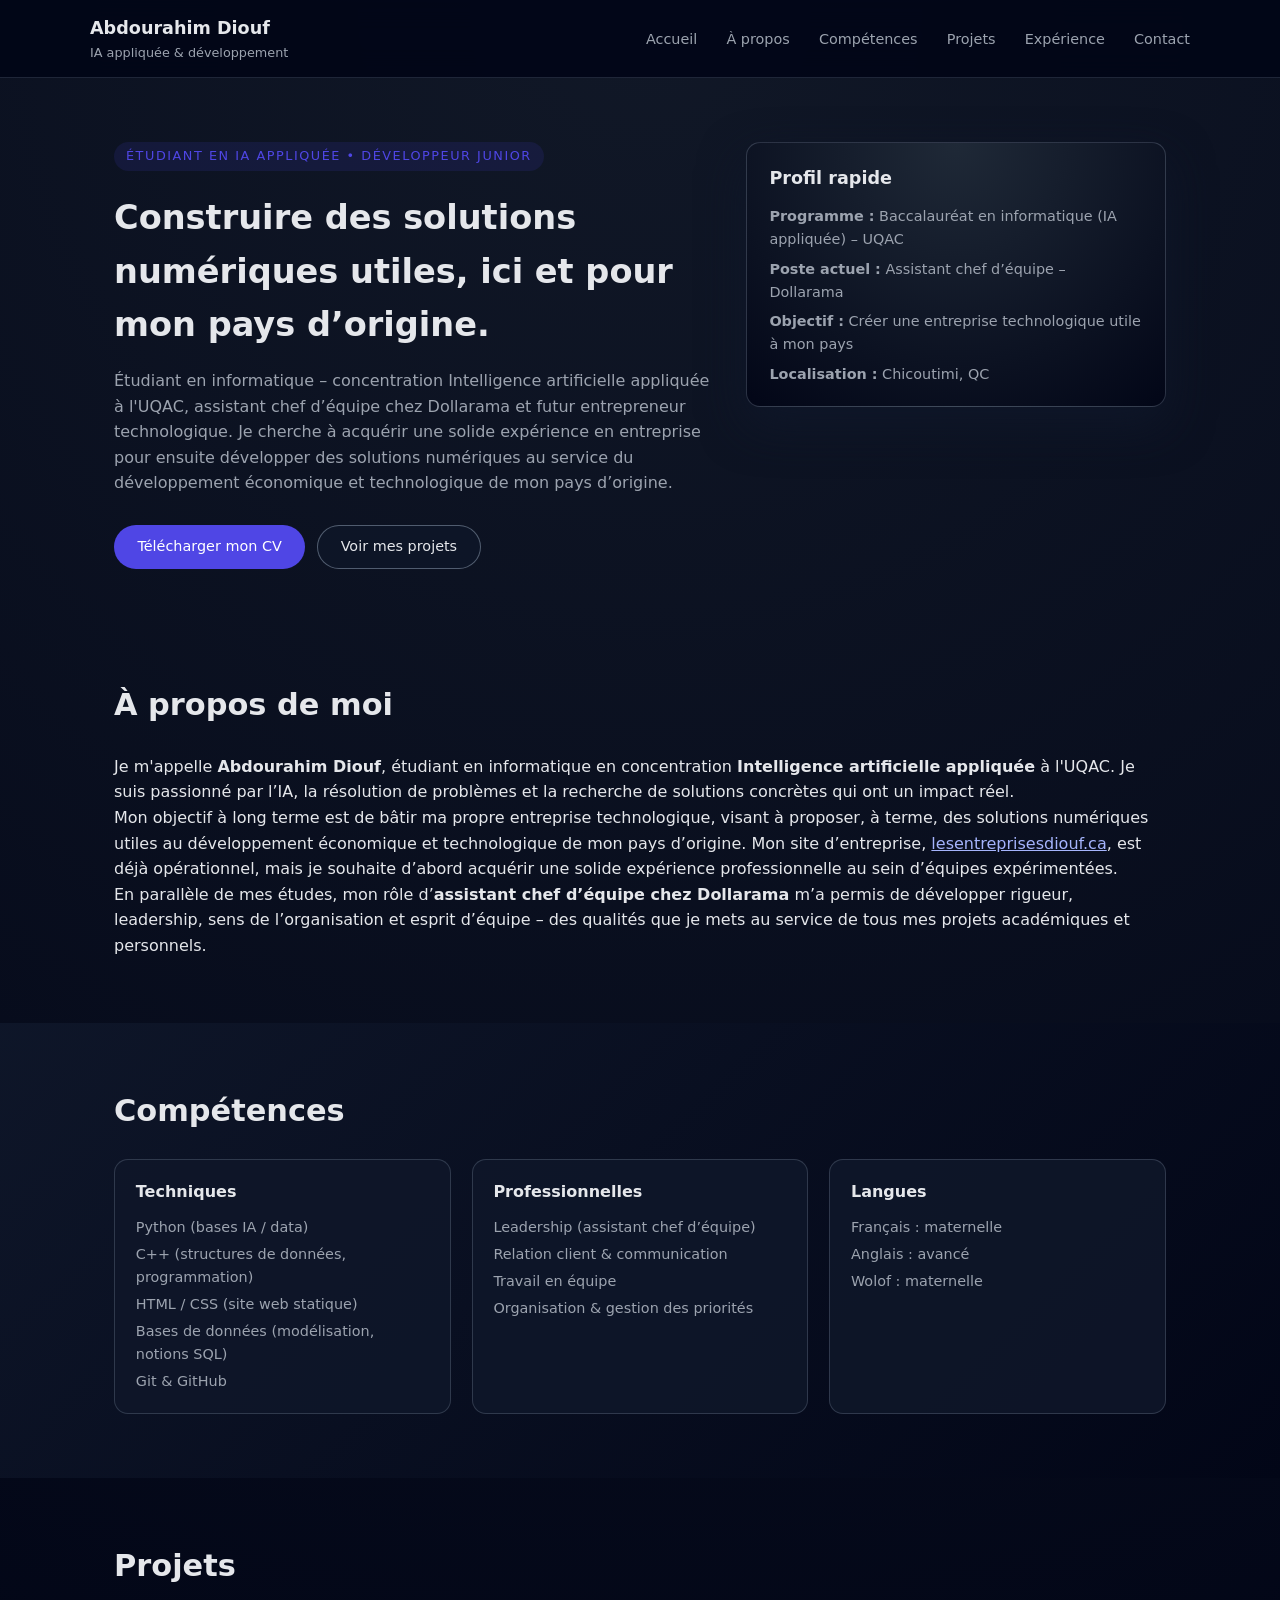
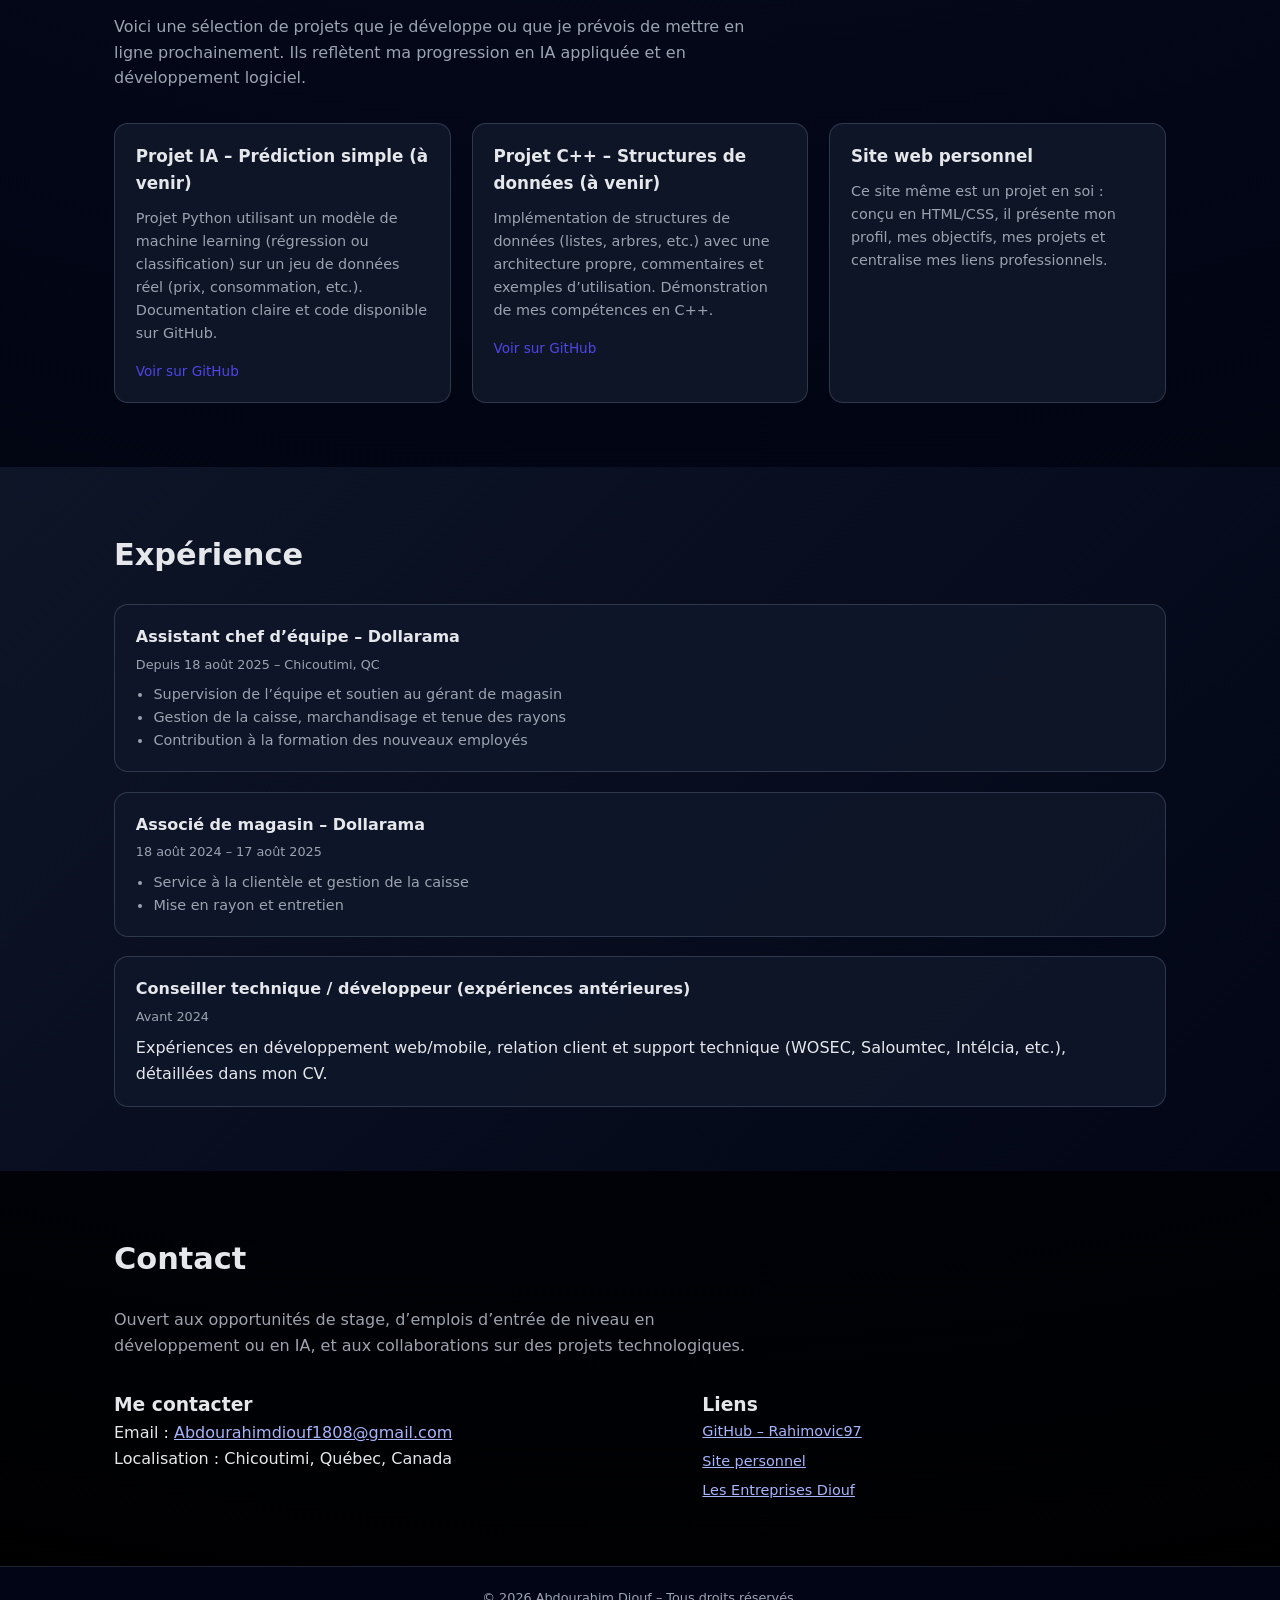
==== index.html @ 60a2a1b3 "Add files via upload" ====
<!DOCTYPE html>
<html lang="fr">
<head>
    <meta charset="UTF-8">
    <title>Abdourahim Diouf – Développeur & IA appliquée</title>
    <meta name="viewport" content="width=device-width, initial-scale=1">
    <meta name="description" content="Site personnel d'Abdourahim Diouf, étudiant en informatique (IA appliquée) et développeur junior.">
    <link rel="stylesheet" href="style.css">
</head>
<body>
<header class="site-header">
    <div class="container header-content">
        <div class="logo">
            <span class="logo-main">Abdourahim Diouf</span>
            <span class="logo-sub">IA appliquée & développement</span>
        </div>
        <nav class="nav">
            <a href="#hero">Accueil</a>
            <a href="#about">À propos</a>
            <a href="#skills">Compétences</a>
            <a href="#projects">Projets</a>
            <a href="#experience">Expérience</a>
            <a href="#contact">Contact</a>
        </nav>
    </div>
</header>

<main>
    <!-- SECTION HERO -->
    <section id="hero" class="hero">
        <div class="container hero-grid">
            <div class="hero-text">
                <p class="tag">Étudiant en IA appliquée • Développeur junior</p>
                <h1>Construire des solutions numériques utiles, ici et pour mon pays d’origine.</h1>
                <p class="hero-desc">
                    Étudiant en informatique – concentration Intelligence artificielle appliquée à l'UQAC,
                    assistant chef d’équipe chez Dollarama et futur entrepreneur technologique.
                    Je cherche à acquérir une solide expérience en entreprise pour ensuite développer
                    des solutions numériques au service du développement économique et technologique
                    de mon pays d’origine.
                </p>
                <div class="hero-actions">
                    <a class="btn primary" href="CV_Abdourahim_Diouf_IA.pdf" target="_blank">
                        Télécharger mon CV
                    </a>
                    <a class="btn secondary" href="#projects">
                        Voir mes projets
                    </a>
                </div>
            </div>
            <div class="hero-side">
                <div class="hero-card">
                    <h2>Profil rapide</h2>
                    <ul>
                        <li><strong>Programme :</strong> Baccalauréat en informatique (IA appliquée) – UQAC</li>
                        <li><strong>Poste actuel :</strong> Assistant chef d’équipe – Dollarama</li>
                        <li><strong>Objectif :</strong> Créer une entreprise technologique utile à mon pays</li>
                        <li><strong>Localisation :</strong> Chicoutimi, QC</li>
                    </ul>
                </div>
            </div>
        </div>
    </section>

    <!-- SECTION A PROPOS -->
    <section id="about" class="section">
        <div class="container">
            <h2>À propos de moi</h2>
            <p>
                Je m'appelle <strong>Abdourahim Diouf</strong>, étudiant en informatique en concentration
                <strong>Intelligence artificielle appliquée</strong> à l'UQAC. Je suis passionné par l’IA,
                la résolution de problèmes et la recherche de solutions concrètes qui ont un impact réel.
            </p>
            <p>
                Mon objectif à long terme est de bâtir ma propre entreprise technologique, visant à proposer,
                à terme, des solutions numériques utiles au développement économique et technologique de
                mon pays d’origine. Mon site d’entreprise, <a href="https://lesentreprisesdiouf.ca" target="_blank">
                lesentreprisesdiouf.ca</a>, est déjà opérationnel, mais je souhaite d’abord acquérir une
                solide expérience professionnelle au sein d’équipes expérimentées.
            </p>
            <p>
                En parallèle de mes études, mon rôle d’<strong>assistant chef d’équipe chez Dollarama</strong>
                m’a permis de développer rigueur, leadership, sens de l’organisation et esprit d’équipe – des
                qualités que je mets au service de tous mes projets académiques et personnels.
            </p>
        </div>
    </section>

    <!-- SECTION COMPETENCES -->
    <section id="skills" class="section alt">
        <div class="container">
            <h2>Compétences</h2>
            <div class="skills-grid">
                <div class="skill-block">
                    <h3>Techniques</h3>
                    <ul>
                        <li>Python (bases IA / data)</li>
                        <li>C++ (structures de données, programmation)</li>
                        <li>HTML / CSS (site web statique)</li>
                        <li>Bases de données (modélisation, notions SQL)</li>
                        <li>Git & GitHub</li>
                    </ul>
                </div>
                <div class="skill-block">
                    <h3>Professionnelles</h3>
                    <ul>
                        <li>Leadership (assistant chef d’équipe)</li>
                        <li>Relation client & communication</li>
                        <li>Travail en équipe</li>
                        <li>Organisation & gestion des priorités</li>
                    </ul>
                </div>
                <div class="skill-block">
                    <h3>Langues</h3>
                    <ul>
                        <li>Français : maternelle</li>
                        <li>Anglais : avancé</li>
                        <li>Wolof : maternelle</li>
                    </ul>
                </div>
            </div>
        </div>
    </section>

    <!-- SECTION PROJETS -->
    <section id="projects" class="section">
        <div class="container">
            <h2>Projets</h2>
            <p class="section-intro">
                Voici une sélection de projets que je développe ou que je prévois de mettre en ligne prochainement.
                Ils reflètent ma progression en IA appliquée et en développement logiciel.
            </p>
            <div class="projects-grid">
                <article class="project-card">
                    <h3>Projet IA – Prédiction simple (à venir)</h3>
                    <p>
                        Projet Python utilisant un modèle de machine learning (régression ou classification) sur
                        un jeu de données réel (prix, consommation, etc.). Documentation claire et code disponible
                        sur GitHub.
                    </p>
                    <a href="https://github.com/Rahimovic97" target="_blank" class="project-link">
                        Voir sur GitHub
                    </a>
                </article>

                <article class="project-card">
                    <h3>Projet C++ – Structures de données (à venir)</h3>
                    <p>
                        Implémentation de structures de données (listes, arbres, etc.) avec une architecture propre,
                        commentaires et exemples d’utilisation. Démonstration de mes compétences en C++.
                    </p>
                    <a href="https://github.com/Rahimovic97" target="_blank" class="project-link">
                        Voir sur GitHub
                    </a>
                </article>

                <article class="project-card">
                    <h3>Site web personnel</h3>
                    <p>
                        Ce site même est un projet en soi : conçu en HTML/CSS, il présente mon profil, mes objectifs,
                        mes projets et centralise mes liens professionnels.
                    </p>
                </article>
            </div>
        </div>
    </section>

    <!-- SECTION EXPERIENCE -->
    <section id="experience" class="section alt">
        <div class="container">
            <h2>Expérience</h2>
            <div class="exp-list">
                <div class="exp-item">
                    <h3>Assistant chef d’équipe – Dollarama</h3>
                    <span class="exp-date">Depuis 18 août 2025 – Chicoutimi, QC</span>
                    <ul>
                        <li>Supervision de l’équipe et soutien au gérant de magasin</li>
                        <li>Gestion de la caisse, marchandisage et tenue des rayons</li>
                        <li>Contribution à la formation des nouveaux employés</li>
                    </ul>
                </div>

                <div class="exp-item">
                    <h3>Associé de magasin – Dollarama</h3>
                    <span class="exp-date">18 août 2024 – 17 août 2025</span>
                    <ul>
                        <li>Service à la clientèle et gestion de la caisse</li>
                        <li>Mise en rayon et entretien</li>
                    </ul>
                </div>

                <div class="exp-item">
                    <h3>Conseiller technique / développeur (expériences antérieures)</h3>
                    <span class="exp-date">Avant 2024</span>
                    <p>
                        Expériences en développement web/mobile, relation client et support technique
                        (WOSEC, Saloumtec, Intélcia, etc.), détaillées dans mon CV.
                    </p>
                </div>
            </div>
        </div>
    </section>

    <!-- SECTION CONTACT -->
    <section id="contact" class="section">
        <div class="container">
            <h2>Contact</h2>
            <p class="section-intro">
                Ouvert aux opportunités de stage, d’emplois d’entrée de niveau en développement ou en IA,
                et aux collaborations sur des projets technologiques.
            </p>
            <div class="contact-grid">
                <div>
                    <h3>Me contacter</h3>
                    <p>Email : <a href="mailto:Abdourahimdiouf1808@gmail.com">Abdourahimdiouf1808@gmail.com</a></p>
                    <p>Localisation : Chicoutimi, Québec, Canada</p>
                </div>
                <div>
                    <h3>Liens</h3>
                    <ul class="links-list">
                        <li><a href="https://github.com/Rahimovic97" target="_blank">GitHub – Rahimovic97</a></li>
                        <li><a href="https://abdourahimdiouf.github.io" target="_blank">Site personnel</a></li>
                        <li><a href="https://lesentreprisesdiouf.ca" target="_blank">Les Entreprises Diouf</a></li>
                        <!-- Tu pourras ajouter ton LinkedIn ici quand il sera prêt -->
                    </ul>
                </div>
            </div>
        </div>
    </section>
</main>

<footer class="site-footer">
    <div class="container">
        <p>© <span id="year"></span> Abdourahim Diouf – Tous droits réservés.</p>
    </div>
    <script>
        // Met automatiquement l'année courante
        document.getElementById('year').textContent = new Date().getFullYear();
    </script>
</footer>

</body>
</html>
---- style.css ----
:root {
    --bg: #050816;
    --bg-alt: #0b1020;
    --card: #111827;
    --accent: #4f46e5;
    --accent-soft: rgba(79, 70, 229, 0.12);
    --text: #e5e7eb;
    --text-muted: #9ca3af;
    --border-subtle: #1f2933;
    --radius: 14px;
}

* {
    box-sizing: border-box;
    margin: 0;
    padding: 0;
}

body {
    font-family: system-ui, -apple-system, BlinkMacSystemFont, "Segoe UI", sans-serif;
    background: radial-gradient(circle at top, #111827 0, #020617 55%, #000 100%);
    color: var(--text);
    line-height: 1.6;
}

/* Layout de base */

.container {
    width: 100%;
    max-width: 1100px;
    margin: 0 auto;
    padding: 0 1.5rem;
}

.section {
    padding: 4rem 0;
}

.section.alt {
    background: linear-gradient(135deg, rgba(15,23,42,0.9), rgba(2,6,23,0.98));
}

.section h2 {
    font-size: 1.9rem;
    margin-bottom: 1.5rem;
}

.section-intro {
    max-width: 650px;
    color: var(--text-muted);
    margin-bottom: 2rem;
}

/* Header */

.site-header {
    position: sticky;
    top: 0;
    z-index: 10;
    background: rgba(2, 6, 23, 0.92);
    backdrop-filter: blur(14px);
    border-bottom: 1px solid rgba(148, 163, 184, 0.2);
}

.header-content {
    display: flex;
    align-items: center;
    justify-content: space-between;
    padding: 0.9rem 0;
}

.logo-main {
    font-weight: 600;
    font-size: 1.1rem;
}

.logo-sub {
    display: block;
    font-size: 0.8rem;
    color: var(--text-muted);
}

.nav a {
    margin-left: 1.5rem;
    font-size: 0.9rem;
    color: var(--text-muted);
    text-decoration: none;
    transition: color 0.2s, transform 0.15s;
}

.nav a:hover {
    color: #fff;
    transform: translateY(-1px);
}

/* Hero */

.hero {
    padding: 4rem 0 3rem;
}

.hero-grid {
    display: grid;
    grid-template-columns: minmax(0, 2fr) minmax(0, 1.4fr);
    gap: 2rem;
    align-items: stretch;
}

.tag {
    display: inline-block;
    font-size: 0.8rem;
    text-transform: uppercase;
    letter-spacing: 0.12em;
    color: var(--accent);
    background: var(--accent-soft);
    padding: 0.25rem 0.75rem;
    border-radius: 999px;
    margin-bottom: 1.25rem;
}

.hero h1 {
    font-size: 2.1rem;
    margin-bottom: 1rem;
}

.hero-desc {
    color: var(--text-muted);
    max-width: 620px;
}

.hero-actions {
    margin-top: 1.8rem;
    display: flex;
    flex-wrap: wrap;
    gap: 0.75rem;
}

.btn {
    padding: 0.6rem 1.4rem;
    border-radius: 999px;
    font-size: 0.9rem;
    border: 1px solid transparent;
    cursor: pointer;
    text-decoration: none;
    display: inline-flex;
    align-items: center;
    justify-content: center;
}

.btn.primary {
    background: var(--accent);
    color: white;
}

.btn.primary:hover {
    filter: brightness(1.1);
}

.btn.secondary {
    border-color: rgba(148,163,184,0.5);
    color: var(--text);
    background: rgba(15,23,42,0.7);
}

.btn.secondary:hover {
    border-color: var(--accent);
}

.hero-card {
    background: radial-gradient(circle at top, #1f2937, #020617);
    border-radius: var(--radius);
    padding: 1.3rem 1.4rem;
    border: 1px solid rgba(148,163,184,0.28);
    box-shadow: 0 18px 45px rgba(15,23,42,0.85);
}

.hero-card h2 {
    font-size: 1.1rem;
    margin-bottom: 0.8rem;
}

.hero-card ul {
    list-style: none;
    font-size: 0.9rem;
    color: var(--text-muted);
}

.hero-card li + li {
    margin-top: 0.4rem;
}

/* Skills */

.skills-grid {
    display: grid;
    grid-template-columns: repeat(auto-fit, minmax(230px, 1fr));
    gap: 1.3rem;
}

.skill-block {
    background: rgba(15,23,42,0.9);
    border-radius: var(--radius);
    padding: 1.2rem 1.3rem;
    border: 1px solid rgba(148,163,184,0.25);
}

.skill-block h3 {
    font-size: 1rem;
    margin-bottom: 0.7rem;
}

.skill-block ul {
    list-style: none;
    font-size: 0.9rem;
    color: var(--text-muted);
}

.skill-block li + li {
    margin-top: 0.25rem;
}

/* Projets */

.projects-grid {
    display: grid;
    grid-template-columns: repeat(auto-fit, minmax(260px, 1fr));
    gap: 1.3rem;
}

.project-card {
    background: rgba(15,23,42,0.92);
    border-radius: var(--radius);
    padding: 1.2rem 1.3rem;
    border: 1px solid rgba(148,163,184,0.25);
}

.project-card h3 {
    font-size: 1.05rem;
    margin-bottom: 0.6rem;
}

.project-card p {
    font-size: 0.9rem;
    color: var(--text-muted);
    margin-bottom: 0.8rem;
}

.project-link {
    font-size: 0.85rem;
    text-decoration: none;
    color: var(--accent);
}

/* Expérience */

.exp-list {
    display: grid;
    gap: 1.2rem;
}

.exp-item {
    background: rgba(15,23,42,0.9);
    border-radius: var(--radius);
    padding: 1.2rem 1.3rem;
    border: 1px solid rgba(148,163,184,0.25);
}

.exp-item h3 {
    font-size: 1rem;
    margin-bottom: 0.3rem;
}

.exp-date {
    font-size: 0.8rem;
    color: var(--text-muted);
    display: block;
    margin-bottom: 0.5rem;
}

.exp-item ul {
    font-size: 0.9rem;
    color: var(--text-muted);
    padding-left: 1.1rem;
}

/* Contact */

.contact-grid {
    display: grid;
    grid-template-columns: minmax(0, 1.2fr) minmax(0, 1fr);
    gap: 2rem;
}

.links-list {
    list-style: none;
    font-size: 0.9rem;
}

.links-list li + li {
    margin-top: 0.4rem;
}

a {
    color: #a5b4fc;
}

a:hover {
    color: #c7d2fe;
}

/* Footer */

.site-footer {
    border-top: 1px solid rgba(148, 163, 184, 0.2);
    padding: 1.3rem 0;
    text-align: center;
    font-size: 0.8rem;
    color: var(--text-muted);
    background: rgba(2,6,23,0.96);
}

/* Responsive */

@media (max-width: 800px) {
    .header-content {
        flex-direction: column;
        align-items: flex-start;
        gap: 0.5rem;
    }

    .nav {
        display: flex;
        flex-wrap: wrap;
        gap: 0.5rem;
    }

    .nav a {
        margin-left: 0;
    }

    .hero-grid {
        grid-template-columns: 1fr;
    }

    .contact-grid {
        grid-template-columns: 1fr;
    }
}
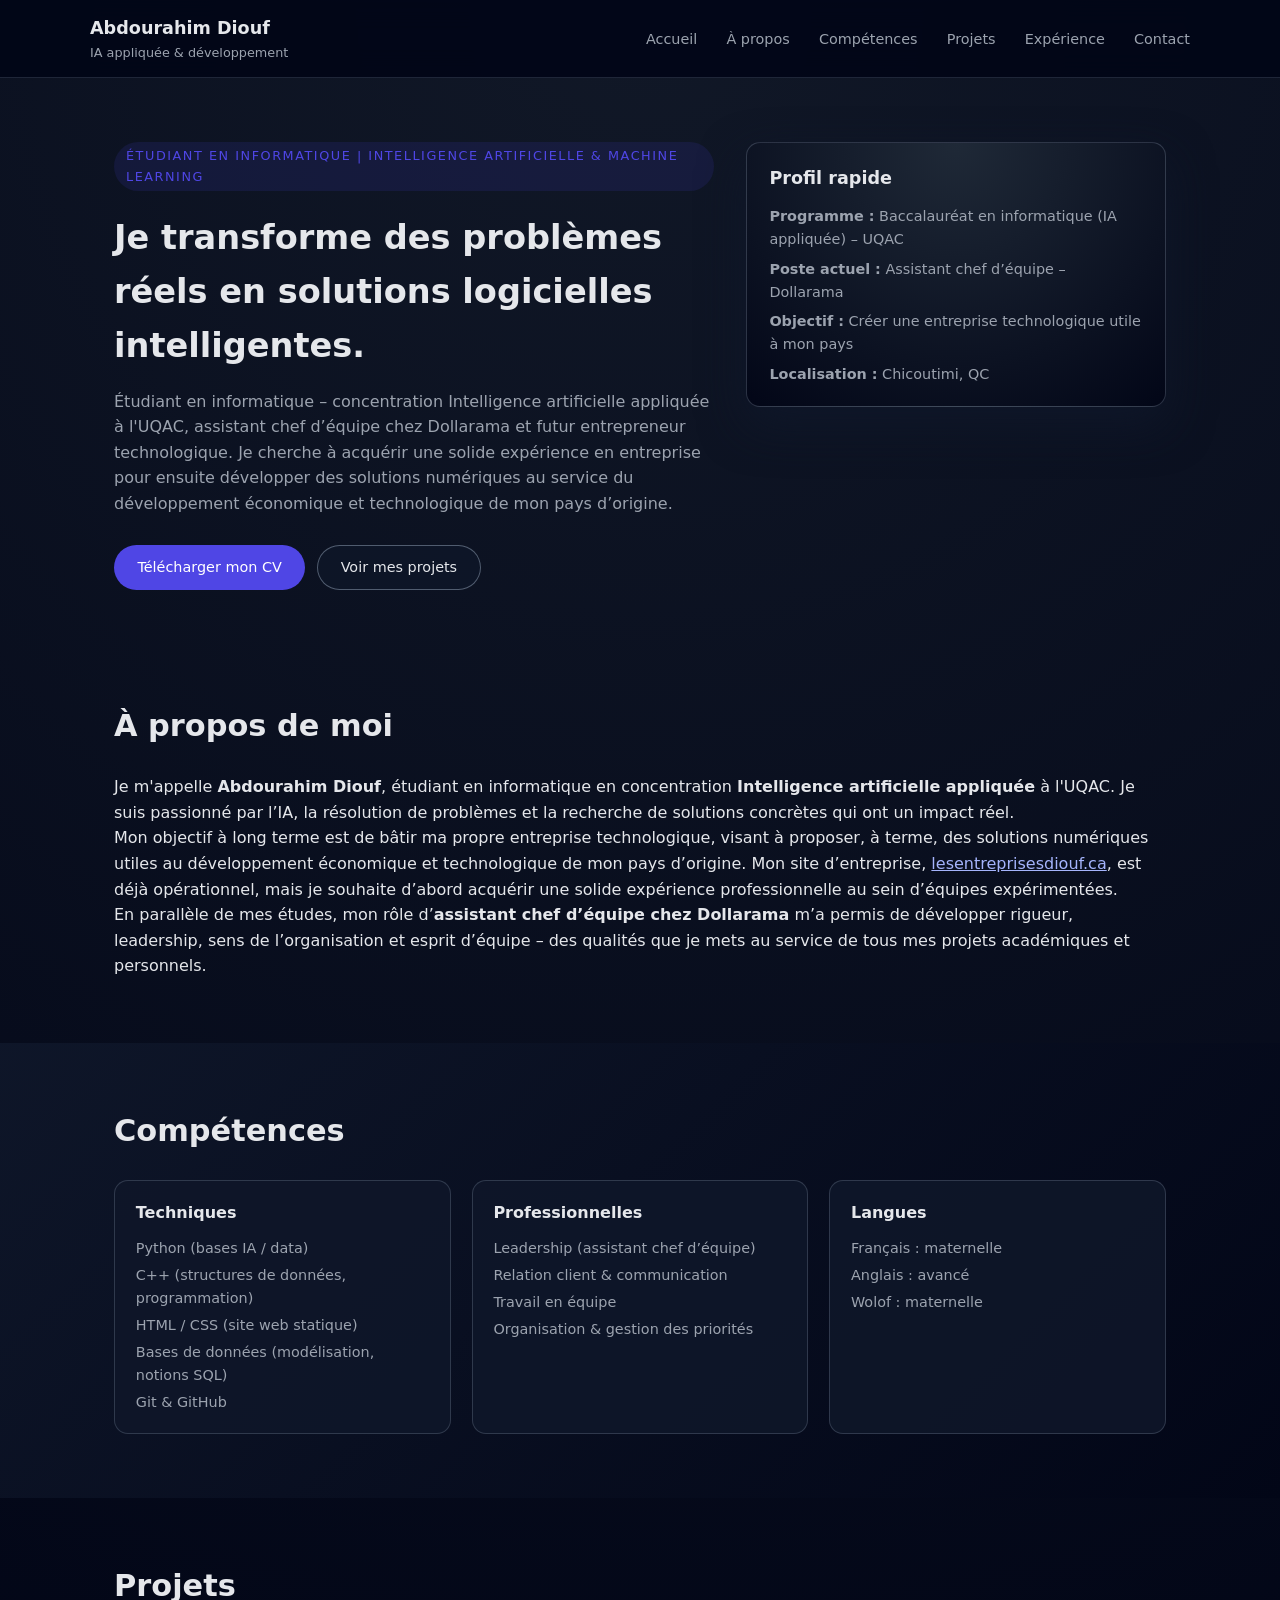
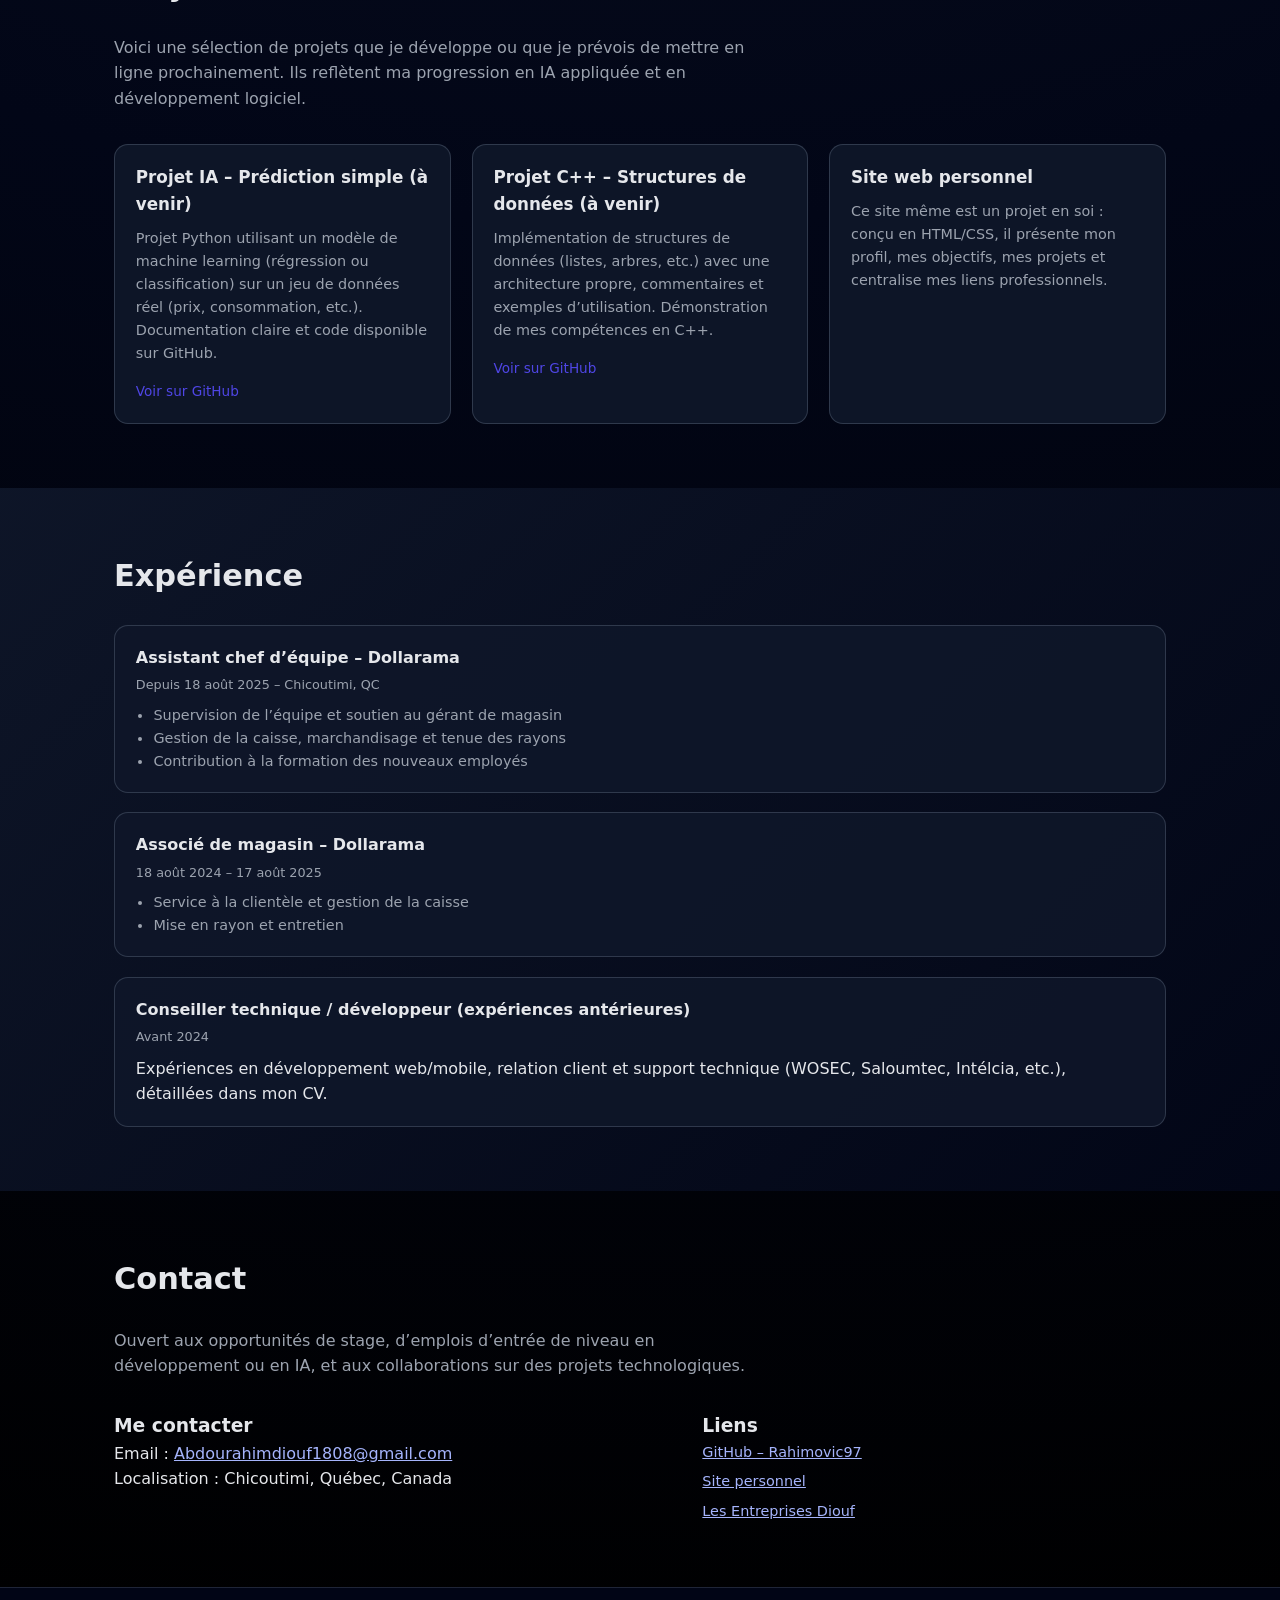
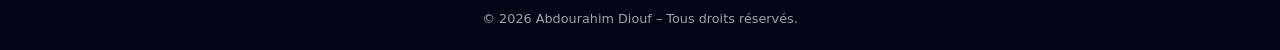
==== commit ea74283c: "Refonte de la structure du portfolio" ====
--- a/index.html
+++ b/index.html
@@ -1,243 +1,243 @@
-<!DOCTYPE html>
-<html lang="fr">
-<head>
-    <meta charset="UTF-8">
-    <title>Abdourahim Diouf – Développeur & IA appliquée</title>
-    <meta name="viewport" content="width=device-width, initial-scale=1">
-    <meta name="description" content="Site personnel d'Abdourahim Diouf, étudiant en informatique (IA appliquée) et développeur junior.">
-    <link rel="stylesheet" href="style.css">
-</head>
-<body>
-<header class="site-header">
-    <div class="container header-content">
-        <div class="logo">
-            <span class="logo-main">Abdourahim Diouf</span>
-            <span class="logo-sub">IA appliquée & développement</span>
-        </div>
-        <nav class="nav">
-            <a href="#hero">Accueil</a>
-            <a href="#about">À propos</a>
-            <a href="#skills">Compétences</a>
-            <a href="#projects">Projets</a>
-            <a href="#experience">Expérience</a>
-            <a href="#contact">Contact</a>
-        </nav>
-    </div>
-</header>
-
-<main>
-    <!-- SECTION HERO -->
-    <section id="hero" class="hero">
-        <div class="container hero-grid">
-            <div class="hero-text">
-                <p class="tag">Étudiant en IA appliquée • Développeur junior</p>
-                <h1>Construire des solutions numériques utiles, ici et pour mon pays d’origine.</h1>
-                <p class="hero-desc">
-                    Étudiant en informatique – concentration Intelligence artificielle appliquée à l'UQAC,
-                    assistant chef d’équipe chez Dollarama et futur entrepreneur technologique.
-                    Je cherche à acquérir une solide expérience en entreprise pour ensuite développer
-                    des solutions numériques au service du développement économique et technologique
-                    de mon pays d’origine.
-                </p>
-                <div class="hero-actions">
-                    <a class="btn primary" href="CV_Abdourahim_Diouf_IA.pdf" target="_blank">
-                        Télécharger mon CV
-                    </a>
-                    <a class="btn secondary" href="#projects">
-                        Voir mes projets
-                    </a>
-                </div>
-            </div>
-            <div class="hero-side">
-                <div class="hero-card">
-                    <h2>Profil rapide</h2>
-                    <ul>
-                        <li><strong>Programme :</strong> Baccalauréat en informatique (IA appliquée) – UQAC</li>
-                        <li><strong>Poste actuel :</strong> Assistant chef d’équipe – Dollarama</li>
-                        <li><strong>Objectif :</strong> Créer une entreprise technologique utile à mon pays</li>
-                        <li><strong>Localisation :</strong> Chicoutimi, QC</li>
-                    </ul>
-                </div>
-            </div>
-        </div>
-    </section>
-
-    <!-- SECTION A PROPOS -->
-    <section id="about" class="section">
-        <div class="container">
-            <h2>À propos de moi</h2>
-            <p>
-                Je m'appelle <strong>Abdourahim Diouf</strong>, étudiant en informatique en concentration
-                <strong>Intelligence artificielle appliquée</strong> à l'UQAC. Je suis passionné par l’IA,
-                la résolution de problèmes et la recherche de solutions concrètes qui ont un impact réel.
-            </p>
-            <p>
-                Mon objectif à long terme est de bâtir ma propre entreprise technologique, visant à proposer,
-                à terme, des solutions numériques utiles au développement économique et technologique de
-                mon pays d’origine. Mon site d’entreprise, <a href="https://lesentreprisesdiouf.ca" target="_blank">
-                lesentreprisesdiouf.ca</a>, est déjà opérationnel, mais je souhaite d’abord acquérir une
-                solide expérience professionnelle au sein d’équipes expérimentées.
-            </p>
-            <p>
-                En parallèle de mes études, mon rôle d’<strong>assistant chef d’équipe chez Dollarama</strong>
-                m’a permis de développer rigueur, leadership, sens de l’organisation et esprit d’équipe – des
-                qualités que je mets au service de tous mes projets académiques et personnels.
-            </p>
-        </div>
-    </section>
-
-    <!-- SECTION COMPETENCES -->
-    <section id="skills" class="section alt">
-        <div class="container">
-            <h2>Compétences</h2>
-            <div class="skills-grid">
-                <div class="skill-block">
-                    <h3>Techniques</h3>
-                    <ul>
-                        <li>Python (bases IA / data)</li>
-                        <li>C++ (structures de données, programmation)</li>
-                        <li>HTML / CSS (site web statique)</li>
-                        <li>Bases de données (modélisation, notions SQL)</li>
-                        <li>Git & GitHub</li>
-                    </ul>
-                </div>
-                <div class="skill-block">
-                    <h3>Professionnelles</h3>
-                    <ul>
-                        <li>Leadership (assistant chef d’équipe)</li>
-                        <li>Relation client & communication</li>
-                        <li>Travail en équipe</li>
-                        <li>Organisation & gestion des priorités</li>
-                    </ul>
-                </div>
-                <div class="skill-block">
-                    <h3>Langues</h3>
-                    <ul>
-                        <li>Français : maternelle</li>
-                        <li>Anglais : avancé</li>
-                        <li>Wolof : maternelle</li>
-                    </ul>
-                </div>
-            </div>
-        </div>
-    </section>
-
-    <!-- SECTION PROJETS -->
-    <section id="projects" class="section">
-        <div class="container">
-            <h2>Projets</h2>
-            <p class="section-intro">
-                Voici une sélection de projets que je développe ou que je prévois de mettre en ligne prochainement.
-                Ils reflètent ma progression en IA appliquée et en développement logiciel.
-            </p>
-            <div class="projects-grid">
-                <article class="project-card">
-                    <h3>Projet IA – Prédiction simple (à venir)</h3>
-                    <p>
-                        Projet Python utilisant un modèle de machine learning (régression ou classification) sur
-                        un jeu de données réel (prix, consommation, etc.). Documentation claire et code disponible
-                        sur GitHub.
-                    </p>
-                    <a href="https://github.com/Rahimovic97" target="_blank" class="project-link">
-                        Voir sur GitHub
-                    </a>
-                </article>
-
-                <article class="project-card">
-                    <h3>Projet C++ – Structures de données (à venir)</h3>
-                    <p>
-                        Implémentation de structures de données (listes, arbres, etc.) avec une architecture propre,
-                        commentaires et exemples d’utilisation. Démonstration de mes compétences en C++.
-                    </p>
-                    <a href="https://github.com/Rahimovic97" target="_blank" class="project-link">
-                        Voir sur GitHub
-                    </a>
-                </article>
-
-                <article class="project-card">
-                    <h3>Site web personnel</h3>
-                    <p>
-                        Ce site même est un projet en soi : conçu en HTML/CSS, il présente mon profil, mes objectifs,
-                        mes projets et centralise mes liens professionnels.
-                    </p>
-                </article>
-            </div>
-        </div>
-    </section>
-
-    <!-- SECTION EXPERIENCE -->
-    <section id="experience" class="section alt">
-        <div class="container">
-            <h2>Expérience</h2>
-            <div class="exp-list">
-                <div class="exp-item">
-                    <h3>Assistant chef d’équipe – Dollarama</h3>
-                    <span class="exp-date">Depuis 18 août 2025 – Chicoutimi, QC</span>
-                    <ul>
-                        <li>Supervision de l’équipe et soutien au gérant de magasin</li>
-                        <li>Gestion de la caisse, marchandisage et tenue des rayons</li>
-                        <li>Contribution à la formation des nouveaux employés</li>
-                    </ul>
-                </div>
-
-                <div class="exp-item">
-                    <h3>Associé de magasin – Dollarama</h3>
-                    <span class="exp-date">18 août 2024 – 17 août 2025</span>
-                    <ul>
-                        <li>Service à la clientèle et gestion de la caisse</li>
-                        <li>Mise en rayon et entretien</li>
-                    </ul>
-                </div>
-
-                <div class="exp-item">
-                    <h3>Conseiller technique / développeur (expériences antérieures)</h3>
-                    <span class="exp-date">Avant 2024</span>
-                    <p>
-                        Expériences en développement web/mobile, relation client et support technique
-                        (WOSEC, Saloumtec, Intélcia, etc.), détaillées dans mon CV.
-                    </p>
-                </div>
-            </div>
-        </div>
-    </section>
-
-    <!-- SECTION CONTACT -->
-    <section id="contact" class="section">
-        <div class="container">
-            <h2>Contact</h2>
-            <p class="section-intro">
-                Ouvert aux opportunités de stage, d’emplois d’entrée de niveau en développement ou en IA,
-                et aux collaborations sur des projets technologiques.
-            </p>
-            <div class="contact-grid">
-                <div>
-                    <h3>Me contacter</h3>
-                    <p>Email : <a href="mailto:Abdourahimdiouf1808@gmail.com">Abdourahimdiouf1808@gmail.com</a></p>
-                    <p>Localisation : Chicoutimi, Québec, Canada</p>
-                </div>
-                <div>
-                    <h3>Liens</h3>
-                    <ul class="links-list">
-                        <li><a href="https://github.com/Rahimovic97" target="_blank">GitHub – Rahimovic97</a></li>
-                        <li><a href="https://abdourahimdiouf.github.io" target="_blank">Site personnel</a></li>
-                        <li><a href="https://lesentreprisesdiouf.ca" target="_blank">Les Entreprises Diouf</a></li>
-                        <!-- Tu pourras ajouter ton LinkedIn ici quand il sera prêt -->
-                    </ul>
-                </div>
-            </div>
-        </div>
-    </section>
-</main>
-
-<footer class="site-footer">
-    <div class="container">
-        <p>© <span id="year"></span> Abdourahim Diouf – Tous droits réservés.</p>
-    </div>
-    <script>
-        // Met automatiquement l'année courante
-        document.getElementById('year').textContent = new Date().getFullYear();
-    </script>
-</footer>
-
-</body>
-</html>
+<!DOCTYPE html>
+<html lang="fr">
+<head>
+    <meta charset="UTF-8">
+    <title>Abdourahim Diouf – Développeur & IA appliquée</title>
+    <meta name="viewport" content="width=device-width, initial-scale=1">
+    <meta name="description" content="Site personnel d'Abdourahim Diouf, étudiant en informatique (IA appliquée) et développeur junior.">
+    <link rel="stylesheet" href="assets/css/style.css">
+</head>
+<body>
+<header class="site-header">
+    <div class="container header-content">
+        <div class="logo">
+            <span class="logo-main">Abdourahim Diouf</span>
+            <span class="logo-sub">IA appliquée & développement</span>
+        </div>
+        <nav class="nav">
+            <a href="#hero">Accueil</a>
+            <a href="#about">À propos</a>
+            <a href="#skills">Compétences</a>
+            <a href="#projects">Projets</a>
+            <a href="#experience">Expérience</a>
+            <a href="#contact">Contact</a>
+        </nav>
+    </div>
+</header>
+
+<main>
+    <!-- SECTION HERO -->
+    <section id="hero" class="hero">
+        <div class="container hero-grid">
+            <div class="hero-text">
+                <p class="tag">Étudiant en informatique | Intelligence artificielle & Machine Learning</p>
+                <h1>Je transforme des problèmes réels en solutions logicielles intelligentes.</h1>
+                <p class="hero-desc">
+                    Étudiant en informatique – concentration Intelligence artificielle appliquée à l'UQAC,
+                    assistant chef d’équipe chez Dollarama et futur entrepreneur technologique.
+                    Je cherche à acquérir une solide expérience en entreprise pour ensuite développer
+                    des solutions numériques au service du développement économique et technologique
+                    de mon pays d’origine.
+                </p>
+                <div class="hero-actions">
+                    <a class="btn primary" href="CV/CV_Abdourahim_Diouf.pdf" target="_blank">
+                        Télécharger mon CV
+                    </a>
+                    <a class="btn secondary" href="#projects">
+                        Voir mes projets
+                    </a>
+                </div>
+            </div>
+            <div class="hero-side">
+                <div class="hero-card">
+                    <h2>Profil rapide</h2>
+                    <ul>
+                        <li><strong>Programme :</strong> Baccalauréat en informatique (IA appliquée) – UQAC</li>
+                        <li><strong>Poste actuel :</strong> Assistant chef d’équipe – Dollarama</li>
+                        <li><strong>Objectif :</strong> Créer une entreprise technologique utile à mon pays</li>
+                        <li><strong>Localisation :</strong> Chicoutimi, QC</li>
+                    </ul>
+                </div>
+            </div>
+        </div>
+    </section>
+
+    <!-- SECTION A PROPOS -->
+    <section id="about" class="section">
+        <div class="container">
+            <h2>À propos de moi</h2>
+            <p>
+                Je m'appelle <strong>Abdourahim Diouf</strong>, étudiant en informatique en concentration
+                <strong>Intelligence artificielle appliquée</strong> à l'UQAC. Je suis passionné par l’IA,
+                la résolution de problèmes et la recherche de solutions concrètes qui ont un impact réel.
+            </p>
+            <p>
+                Mon objectif à long terme est de bâtir ma propre entreprise technologique, visant à proposer,
+                à terme, des solutions numériques utiles au développement économique et technologique de
+                mon pays d’origine. Mon site d’entreprise, <a href="https://lesentreprisesdiouf.ca" target="_blank">
+                lesentreprisesdiouf.ca</a>, est déjà opérationnel, mais je souhaite d’abord acquérir une
+                solide expérience professionnelle au sein d’équipes expérimentées.
+            </p>
+            <p>
+                En parallèle de mes études, mon rôle d’<strong>assistant chef d’équipe chez Dollarama</strong>
+                m’a permis de développer rigueur, leadership, sens de l’organisation et esprit d’équipe – des
+                qualités que je mets au service de tous mes projets académiques et personnels.
+            </p>
+        </div>
+    </section>
+
+    <!-- SECTION COMPETENCES -->
+    <section id="skills" class="section alt">
+        <div class="container">
+            <h2>Compétences</h2>
+            <div class="skills-grid">
+                <div class="skill-block">
+                    <h3>Techniques</h3>
+                    <ul>
+                        <li>Python (bases IA / data)</li>
+                        <li>C++ (structures de données, programmation)</li>
+                        <li>HTML / CSS (site web statique)</li>
+                        <li>Bases de données (modélisation, notions SQL)</li>
+                        <li>Git & GitHub</li>
+                    </ul>
+                </div>
+                <div class="skill-block">
+                    <h3>Professionnelles</h3>
+                    <ul>
+                        <li>Leadership (assistant chef d’équipe)</li>
+                        <li>Relation client & communication</li>
+                        <li>Travail en équipe</li>
+                        <li>Organisation & gestion des priorités</li>
+                    </ul>
+                </div>
+                <div class="skill-block">
+                    <h3>Langues</h3>
+                    <ul>
+                        <li>Français : maternelle</li>
+                        <li>Anglais : avancé</li>
+                        <li>Wolof : maternelle</li>
+                    </ul>
+                </div>
+            </div>
+        </div>
+    </section>
+
+    <!-- SECTION PROJETS -->
+    <section id="projects" class="section">
+        <div class="container">
+            <h2>Projets</h2>
+            <p class="section-intro">
+                Voici une sélection de projets que je développe ou que je prévois de mettre en ligne prochainement.
+                Ils reflètent ma progression en IA appliquée et en développement logiciel.
+            </p>
+            <div class="projects-grid">
+                <article class="project-card">
+                    <h3>Projet IA – Prédiction simple (à venir)</h3>
+                    <p>
+                        Projet Python utilisant un modèle de machine learning (régression ou classification) sur
+                        un jeu de données réel (prix, consommation, etc.). Documentation claire et code disponible
+                        sur GitHub.
+                    </p>
+                    <a href="https://github.com/Rahimovic97" target="_blank" class="project-link">
+                        Voir sur GitHub
+                    </a>
+                </article>
+
+                <article class="project-card">
+                    <h3>Projet C++ – Structures de données (à venir)</h3>
+                    <p>
+                        Implémentation de structures de données (listes, arbres, etc.) avec une architecture propre,
+                        commentaires et exemples d’utilisation. Démonstration de mes compétences en C++.
+                    </p>
+                    <a href="https://github.com/Rahimovic97" target="_blank" class="project-link">
+                        Voir sur GitHub
+                    </a>
+                </article>
+
+                <article class="project-card">
+                    <h3>Site web personnel</h3>
+                    <p>
+                        Ce site même est un projet en soi : conçu en HTML/CSS, il présente mon profil, mes objectifs,
+                        mes projets et centralise mes liens professionnels.
+                    </p>
+                </article>
+            </div>
+        </div>
+    </section>
+
+    <!-- SECTION EXPERIENCE -->
+    <section id="experience" class="section alt">
+        <div class="container">
+            <h2>Expérience</h2>
+            <div class="exp-list">
+                <div class="exp-item">
+                    <h3>Assistant chef d’équipe – Dollarama</h3>
+                    <span class="exp-date">Depuis 18 août 2025 – Chicoutimi, QC</span>
+                    <ul>
+                        <li>Supervision de l’équipe et soutien au gérant de magasin</li>
+                        <li>Gestion de la caisse, marchandisage et tenue des rayons</li>
+                        <li>Contribution à la formation des nouveaux employés</li>
+                    </ul>
+                </div>
+
+                <div class="exp-item">
+                    <h3>Associé de magasin – Dollarama</h3>
+                    <span class="exp-date">18 août 2024 – 17 août 2025</span>
+                    <ul>
+                        <li>Service à la clientèle et gestion de la caisse</li>
+                        <li>Mise en rayon et entretien</li>
+                    </ul>
+                </div>
+
+                <div class="exp-item">
+                    <h3>Conseiller technique / développeur (expériences antérieures)</h3>
+                    <span class="exp-date">Avant 2024</span>
+                    <p>
+                        Expériences en développement web/mobile, relation client et support technique
+                        (WOSEC, Saloumtec, Intélcia, etc.), détaillées dans mon CV.
+                    </p>
+                </div>
+            </div>
+        </div>
+    </section>
+
+    <!-- SECTION CONTACT -->
+    <section id="contact" class="section">
+        <div class="container">
+            <h2>Contact</h2>
+            <p class="section-intro">
+                Ouvert aux opportunités de stage, d’emplois d’entrée de niveau en développement ou en IA,
+                et aux collaborations sur des projets technologiques.
+            </p>
+            <div class="contact-grid">
+                <div>
+                    <h3>Me contacter</h3>
+                    <p>Email : <a href="mailto:Abdourahimdiouf1808@gmail.com">Abdourahimdiouf1808@gmail.com</a></p>
+                    <p>Localisation : Chicoutimi, Québec, Canada</p>
+                </div>
+                <div>
+                    <h3>Liens</h3>
+                    <ul class="links-list">
+                        <li><a href="https://github.com/Rahimovic97" target="_blank">GitHub – Rahimovic97</a></li>
+                        <li><a href="https://abdourahimdiouf.github.io" target="_blank">Site personnel</a></li>
+                        <li><a href="https://lesentreprisesdiouf.ca" target="_blank">Les Entreprises Diouf</a></li>
+                        <!-- Tu pourras ajouter ton LinkedIn ici quand il sera prêt -->
+                    </ul>
+                </div>
+            </div>
+        </div>
+    </section>
+</main>
+
+<footer class="site-footer">
+    <div class="container">
+        <p>© <span id="year"></span> Abdourahim Diouf – Tous droits réservés.</p>
+    </div>
+    <script>
+        // Met automatiquement l'année courante
+        document.getElementById('year').textContent = new Date().getFullYear();
+    </script>
+</footer>
+
+</body>
+</html>
--- a/assets/css/style.css
+++ b/assets/css/style.css
@@ -0,0 +1,348 @@
+:root {
+    --bg: #050816;
+    --bg-alt: #0b1020;
+    --card: #111827;
+    --accent: #4f46e5;
+    --accent-soft: rgba(79, 70, 229, 0.12);
+    --text: #e5e7eb;
+    --text-muted: #9ca3af;
+    --border-subtle: #1f2933;
+    --radius: 14px;
+}
+
+* {
+    box-sizing: border-box;
+    margin: 0;
+    padding: 0;
+}
+
+body {
+    font-family: system-ui, -apple-system, BlinkMacSystemFont, "Segoe UI", sans-serif;
+    background: radial-gradient(circle at top, #111827 0, #020617 55%, #000 100%);
+    color: var(--text);
+    line-height: 1.6;
+}
+
+/* Layout de base */
+
+.container {
+    width: 100%;
+    max-width: 1100px;
+    margin: 0 auto;
+    padding: 0 1.5rem;
+}
+
+.section {
+    padding: 4rem 0;
+}
+
+.section.alt {
+    background: linear-gradient(135deg, rgba(15,23,42,0.9), rgba(2,6,23,0.98));
+}
+
+.section h2 {
+    font-size: 1.9rem;
+    margin-bottom: 1.5rem;
+}
+
+.section-intro {
+    max-width: 650px;
+    color: var(--text-muted);
+    margin-bottom: 2rem;
+}
+
+/* Header */
+
+.site-header {
+    position: sticky;
+    top: 0;
+    z-index: 10;
+    background: rgba(2, 6, 23, 0.92);
+    backdrop-filter: blur(14px);
+    border-bottom: 1px solid rgba(148, 163, 184, 0.2);
+}
+
+.header-content {
+    display: flex;
+    align-items: center;
+    justify-content: space-between;
+    padding: 0.9rem 0;
+}
+
+.logo-main {
+    font-weight: 600;
+    font-size: 1.1rem;
+}
+
+.logo-sub {
+    display: block;
+    font-size: 0.8rem;
+    color: var(--text-muted);
+}
+
+.nav a {
+    margin-left: 1.5rem;
+    font-size: 0.9rem;
+    color: var(--text-muted);
+    text-decoration: none;
+    transition: color 0.2s, transform 0.15s;
+}
+
+.nav a:hover {
+    color: #fff;
+    transform: translateY(-1px);
+}
+
+/* Hero */
+
+.hero {
+    padding: 4rem 0 3rem;
+}
+
+.hero-grid {
+    display: grid;
+    grid-template-columns: minmax(0, 2fr) minmax(0, 1.4fr);
+    gap: 2rem;
+    align-items: stretch;
+}
+
+.tag {
+    display: inline-block;
+    font-size: 0.8rem;
+    text-transform: uppercase;
+    letter-spacing: 0.12em;
+    color: var(--accent);
+    background: var(--accent-soft);
+    padding: 0.25rem 0.75rem;
+    border-radius: 999px;
+    margin-bottom: 1.25rem;
+}
+
+.hero h1 {
+    font-size: 2.1rem;
+    margin-bottom: 1rem;
+}
+
+.hero-desc {
+    color: var(--text-muted);
+    max-width: 620px;
+}
+
+.hero-actions {
+    margin-top: 1.8rem;
+    display: flex;
+    flex-wrap: wrap;
+    gap: 0.75rem;
+}
+
+.btn {
+    padding: 0.6rem 1.4rem;
+    border-radius: 999px;
+    font-size: 0.9rem;
+    border: 1px solid transparent;
+    cursor: pointer;
+    text-decoration: none;
+    display: inline-flex;
+    align-items: center;
+    justify-content: center;
+}
+
+.btn.primary {
+    background: var(--accent);
+    color: white;
+}
+
+.btn.primary:hover {
+    filter: brightness(1.1);
+}
+
+.btn.secondary {
+    border-color: rgba(148,163,184,0.5);
+    color: var(--text);
+    background: rgba(15,23,42,0.7);
+}
+
+.btn.secondary:hover {
+    border-color: var(--accent);
+}
+
+.hero-card {
+    background: radial-gradient(circle at top, #1f2937, #020617);
+    border-radius: var(--radius);
+    padding: 1.3rem 1.4rem;
+    border: 1px solid rgba(148,163,184,0.28);
+    box-shadow: 0 18px 45px rgba(15,23,42,0.85);
+}
+
+.hero-card h2 {
+    font-size: 1.1rem;
+    margin-bottom: 0.8rem;
+}
+
+.hero-card ul {
+    list-style: none;
+    font-size: 0.9rem;
+    color: var(--text-muted);
+}
+
+.hero-card li + li {
+    margin-top: 0.4rem;
+}
+
+/* Skills */
+
+.skills-grid {
+    display: grid;
+    grid-template-columns: repeat(auto-fit, minmax(230px, 1fr));
+    gap: 1.3rem;
+}
+
+.skill-block {
+    background: rgba(15,23,42,0.9);
+    border-radius: var(--radius);
+    padding: 1.2rem 1.3rem;
+    border: 1px solid rgba(148,163,184,0.25);
+}
+
+.skill-block h3 {
+    font-size: 1rem;
+    margin-bottom: 0.7rem;
+}
+
+.skill-block ul {
+    list-style: none;
+    font-size: 0.9rem;
+    color: var(--text-muted);
+}
+
+.skill-block li + li {
+    margin-top: 0.25rem;
+}
+
+/* Projets */
+
+.projects-grid {
+    display: grid;
+    grid-template-columns: repeat(auto-fit, minmax(260px, 1fr));
+    gap: 1.3rem;
+}
+
+.project-card {
+    background: rgba(15,23,42,0.92);
+    border-radius: var(--radius);
+    padding: 1.2rem 1.3rem;
+    border: 1px solid rgba(148,163,184,0.25);
+}
+
+.project-card h3 {
+    font-size: 1.05rem;
+    margin-bottom: 0.6rem;
+}
+
+.project-card p {
+    font-size: 0.9rem;
+    color: var(--text-muted);
+    margin-bottom: 0.8rem;
+}
+
+.project-link {
+    font-size: 0.85rem;
+    text-decoration: none;
+    color: var(--accent);
+}
+
+/* Expérience */
+
+.exp-list {
+    display: grid;
+    gap: 1.2rem;
+}
+
+.exp-item {
+    background: rgba(15,23,42,0.9);
+    border-radius: var(--radius);
+    padding: 1.2rem 1.3rem;
+    border: 1px solid rgba(148,163,184,0.25);
+}
+
+.exp-item h3 {
+    font-size: 1rem;
+    margin-bottom: 0.3rem;
+}
+
+.exp-date {
+    font-size: 0.8rem;
+    color: var(--text-muted);
+    display: block;
+    margin-bottom: 0.5rem;
+}
+
+.exp-item ul {
+    font-size: 0.9rem;
+    color: var(--text-muted);
+    padding-left: 1.1rem;
+}
+
+/* Contact */
+
+.contact-grid {
+    display: grid;
+    grid-template-columns: minmax(0, 1.2fr) minmax(0, 1fr);
+    gap: 2rem;
+}
+
+.links-list {
+    list-style: none;
+    font-size: 0.9rem;
+}
+
+.links-list li + li {
+    margin-top: 0.4rem;
+}
+
+a {
+    color: #a5b4fc;
+}
+
+a:hover {
+    color: #c7d2fe;
+}
+
+/* Footer */
+
+.site-footer {
+    border-top: 1px solid rgba(148, 163, 184, 0.2);
+    padding: 1.3rem 0;
+    text-align: center;
+    font-size: 0.8rem;
+    color: var(--text-muted);
+    background: rgba(2,6,23,0.96);
+}
+
+/* Responsive */
+
+@media (max-width: 800px) {
+    .header-content {
+        flex-direction: column;
+        align-items: flex-start;
+        gap: 0.5rem;
+    }
+
+    .nav {
+        display: flex;
+        flex-wrap: wrap;
+        gap: 0.5rem;
+    }
+
+    .nav a {
+        margin-left: 0;
+    }
+
+    .hero-grid {
+        grid-template-columns: 1fr;
+    }
+
+    .contact-grid {
+        grid-template-columns: 1fr;
+    }
+}
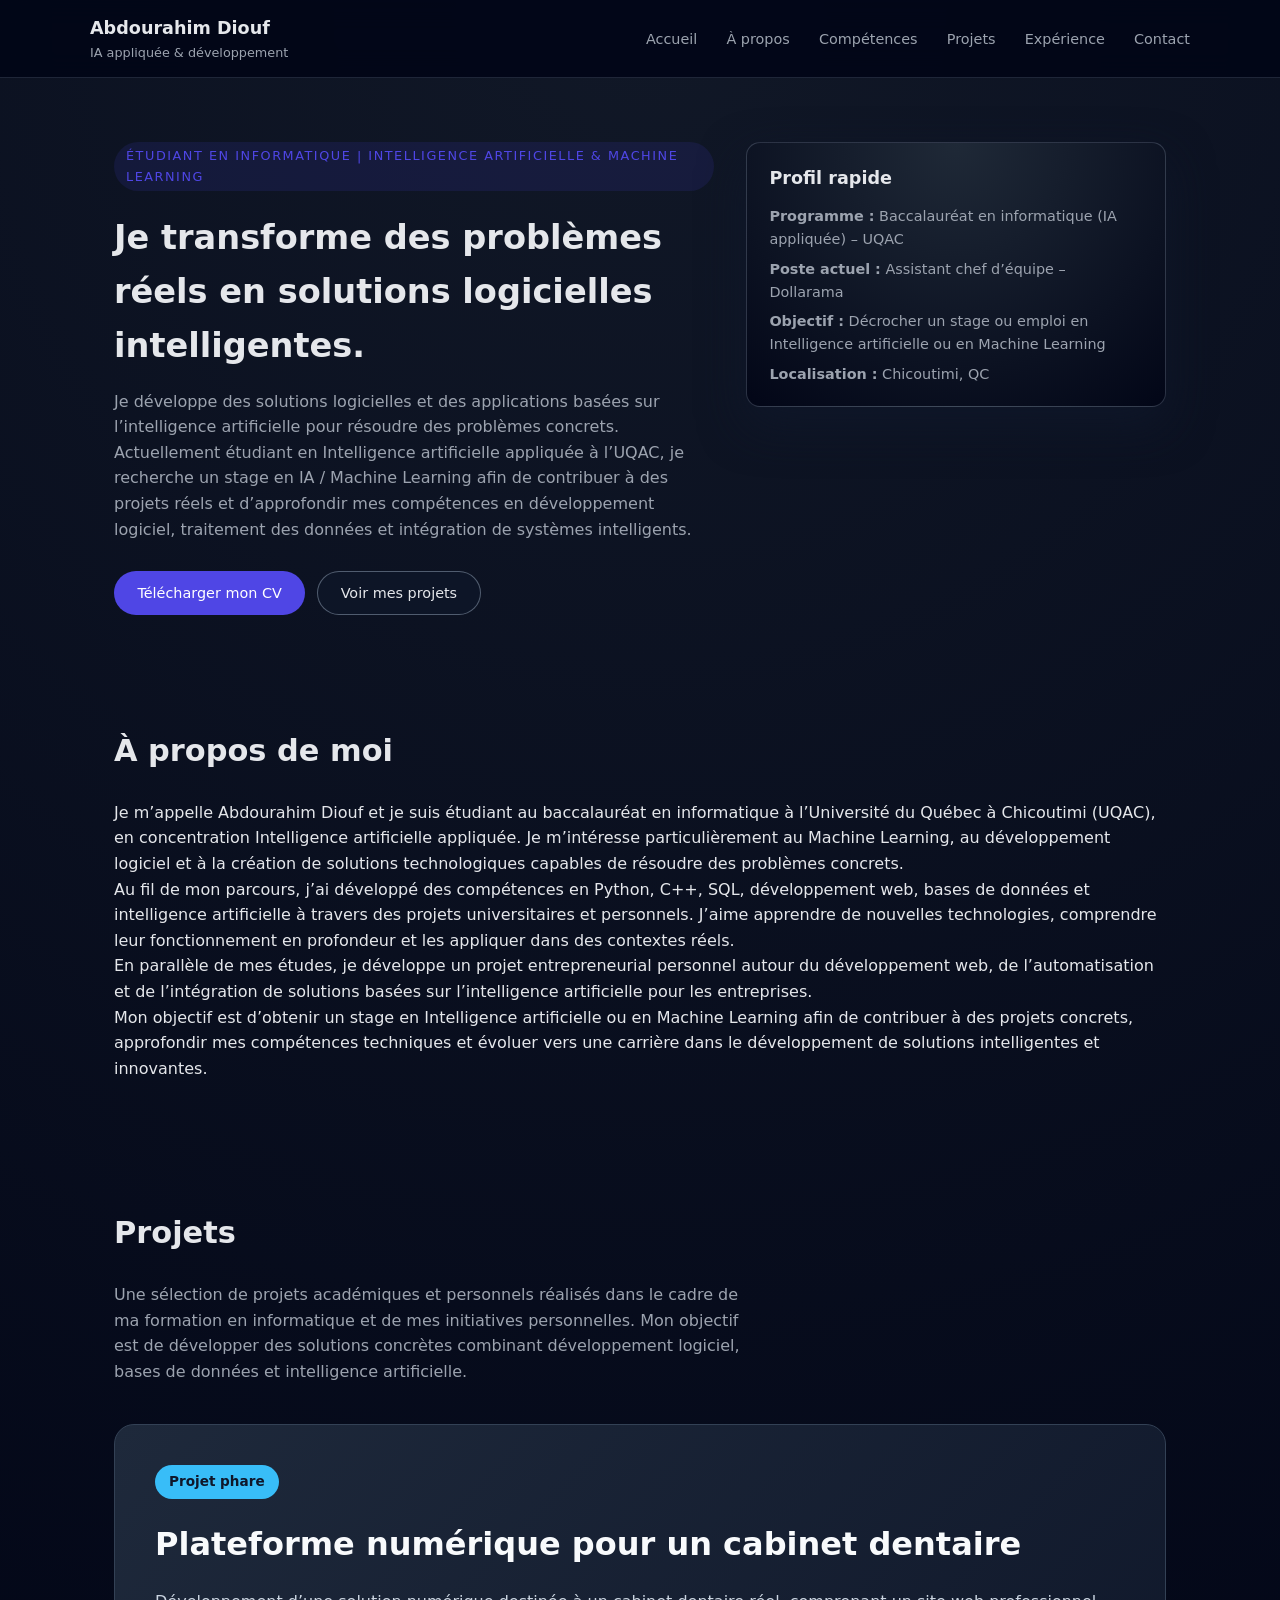
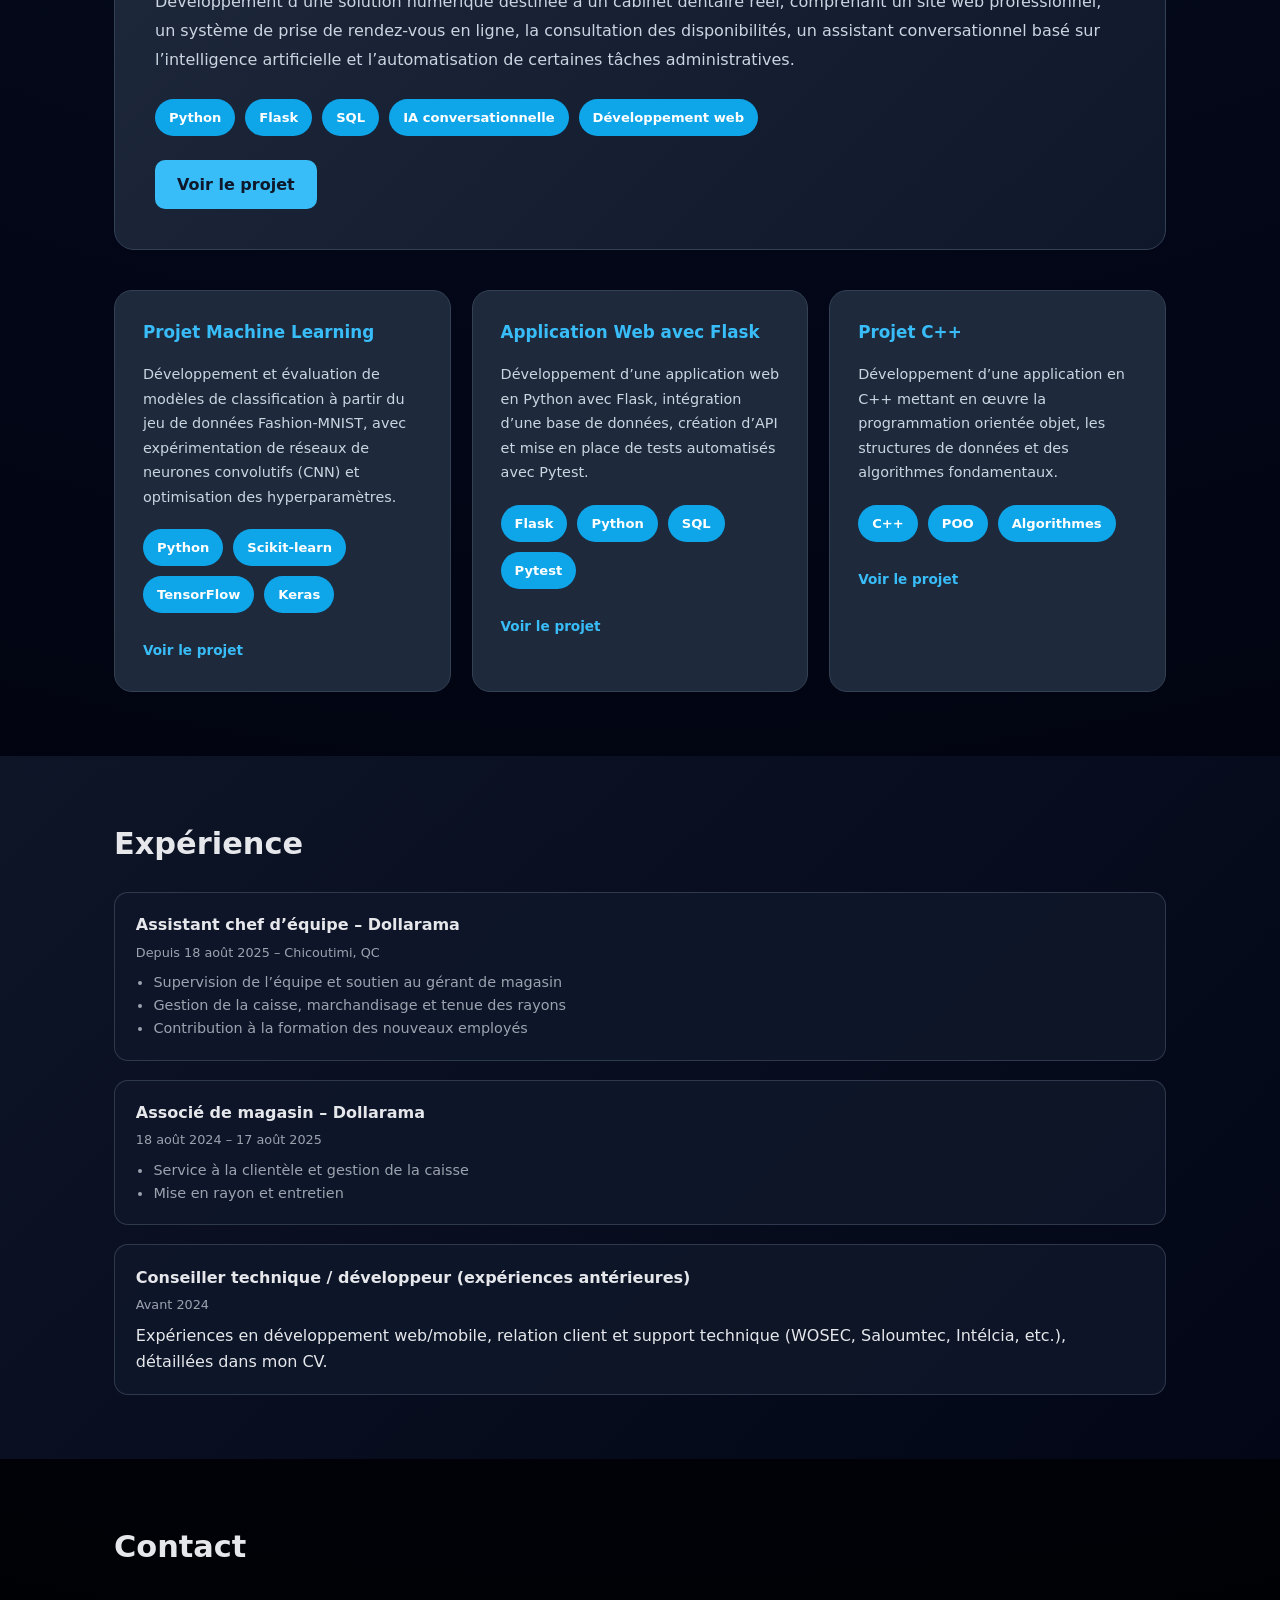
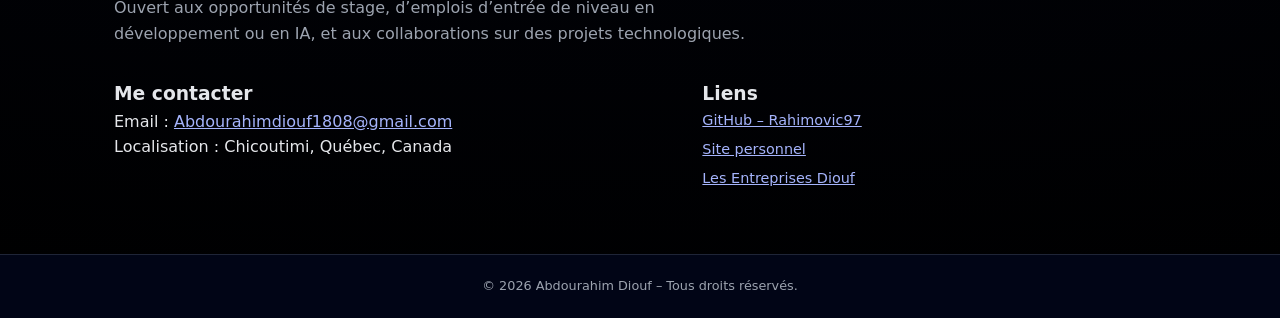
==== commit 6f6e9593: "ajout de la session projet" ====
--- a/index.html
+++ b/index.html
@@ -17,7 +17,7 @@
         <nav class="nav">
             <a href="#hero">Accueil</a>
             <a href="#about">À propos</a>
-            <a href="#skills">Compétences</a>
+            <a href="pages/Competences.html">Compétences</a>
             <a href="#projects">Projets</a>
             <a href="#experience">Expérience</a>
             <a href="#contact">Contact</a>
@@ -33,11 +33,10 @@
                 <p class="tag">Étudiant en informatique | Intelligence artificielle & Machine Learning</p>
                 <h1>Je transforme des problèmes réels en solutions logicielles intelligentes.</h1>
                 <p class="hero-desc">
-                    Étudiant en informatique – concentration Intelligence artificielle appliquée à l'UQAC,
-                    assistant chef d’équipe chez Dollarama et futur entrepreneur technologique.
-                    Je cherche à acquérir une solide expérience en entreprise pour ensuite développer
-                    des solutions numériques au service du développement économique et technologique
-                    de mon pays d’origine.
+                    Je développe des solutions logicielles et des applications basées sur l’intelligence artificielle
+                    pour résoudre des problèmes concrets. Actuellement étudiant en Intelligence artificielle appliquée à l’UQAC,
+                    je recherche un stage en IA / Machine Learning afin de contribuer à des projets réels et d’approfondir mes compétences 
+                    en développement logiciel, traitement des données et intégration de systèmes intelligents.
                 </p>
                 <div class="hero-actions">
                     <a class="btn primary" href="CV/CV_Abdourahim_Diouf.pdf" target="_blank">
@@ -54,7 +53,7 @@
                     <ul>
                         <li><strong>Programme :</strong> Baccalauréat en informatique (IA appliquée) – UQAC</li>
                         <li><strong>Poste actuel :</strong> Assistant chef d’équipe – Dollarama</li>
-                        <li><strong>Objectif :</strong> Créer une entreprise technologique utile à mon pays</li>
+                        <li><strong>Objectif :</strong> Décrocher un stage ou emploi en Intelligence artificielle ou en Machine Learning</li>
                         <li><strong>Localisation :</strong> Chicoutimi, QC</li>
                     </ul>
                 </div>
@@ -67,103 +66,143 @@
         <div class="container">
             <h2>À propos de moi</h2>
             <p>
-                Je m'appelle <strong>Abdourahim Diouf</strong>, étudiant en informatique en concentration
-                <strong>Intelligence artificielle appliquée</strong> à l'UQAC. Je suis passionné par l’IA,
-                la résolution de problèmes et la recherche de solutions concrètes qui ont un impact réel.
-            </p>
-            <p>
-                Mon objectif à long terme est de bâtir ma propre entreprise technologique, visant à proposer,
-                à terme, des solutions numériques utiles au développement économique et technologique de
-                mon pays d’origine. Mon site d’entreprise, <a href="https://lesentreprisesdiouf.ca" target="_blank">
-                lesentreprisesdiouf.ca</a>, est déjà opérationnel, mais je souhaite d’abord acquérir une
-                solide expérience professionnelle au sein d’équipes expérimentées.
-            </p>
-            <p>
-                En parallèle de mes études, mon rôle d’<strong>assistant chef d’équipe chez Dollarama</strong>
-                m’a permis de développer rigueur, leadership, sens de l’organisation et esprit d’équipe – des
-                qualités que je mets au service de tous mes projets académiques et personnels.
-            </p>
-        </div>
-    </section>
-
-    <!-- SECTION COMPETENCES -->
-    <section id="skills" class="section alt">
-        <div class="container">
-            <h2>Compétences</h2>
-            <div class="skills-grid">
-                <div class="skill-block">
-                    <h3>Techniques</h3>
-                    <ul>
-                        <li>Python (bases IA / data)</li>
-                        <li>C++ (structures de données, programmation)</li>
-                        <li>HTML / CSS (site web statique)</li>
-                        <li>Bases de données (modélisation, notions SQL)</li>
-                        <li>Git & GitHub</li>
-                    </ul>
-                </div>
-                <div class="skill-block">
-                    <h3>Professionnelles</h3>
-                    <ul>
-                        <li>Leadership (assistant chef d’équipe)</li>
-                        <li>Relation client & communication</li>
-                        <li>Travail en équipe</li>
-                        <li>Organisation & gestion des priorités</li>
-                    </ul>
-                </div>
-                <div class="skill-block">
-                    <h3>Langues</h3>
-                    <ul>
-                        <li>Français : maternelle</li>
-                        <li>Anglais : avancé</li>
-                        <li>Wolof : maternelle</li>
-                    </ul>
-                </div>
-            </div>
-        </div>
-    </section>
-
-    <!-- SECTION PROJETS -->
-    <section id="projects" class="section">
-        <div class="container">
-            <h2>Projets</h2>
-            <p class="section-intro">
-                Voici une sélection de projets que je développe ou que je prévois de mettre en ligne prochainement.
-                Ils reflètent ma progression en IA appliquée et en développement logiciel.
-            </p>
-            <div class="projects-grid">
-                <article class="project-card">
-                    <h3>Projet IA – Prédiction simple (à venir)</h3>
-                    <p>
-                        Projet Python utilisant un modèle de machine learning (régression ou classification) sur
-                        un jeu de données réel (prix, consommation, etc.). Documentation claire et code disponible
-                        sur GitHub.
-                    </p>
-                    <a href="https://github.com/Rahimovic97" target="_blank" class="project-link">
-                        Voir sur GitHub
-                    </a>
-                </article>
-
-                <article class="project-card">
-                    <h3>Projet C++ – Structures de données (à venir)</h3>
-                    <p>
-                        Implémentation de structures de données (listes, arbres, etc.) avec une architecture propre,
-                        commentaires et exemples d’utilisation. Démonstration de mes compétences en C++.
-                    </p>
-                    <a href="https://github.com/Rahimovic97" target="_blank" class="project-link">
-                        Voir sur GitHub
-                    </a>
-                </article>
-
-                <article class="project-card">
-                    <h3>Site web personnel</h3>
-                    <p>
-                        Ce site même est un projet en soi : conçu en HTML/CSS, il présente mon profil, mes objectifs,
-                        mes projets et centralise mes liens professionnels.
-                    </p>
-                </article>
-            </div>
-        </div>
-    </section>
+                Je m’appelle Abdourahim Diouf et je suis étudiant au baccalauréat en informatique à l’Université du Québec à Chicoutimi (UQAC),
+                 en concentration Intelligence artificielle appliquée. Je m’intéresse particulièrement au Machine Learning, au développement logiciel 
+                 et à la création de solutions technologiques capables de résoudre des problèmes concrets.
+            </p>
+            <p>
+               Au fil de mon parcours, j’ai développé des compétences en Python, C++, SQL, développement web, bases de données et intelligence artificielle
+                à travers des projets universitaires et personnels. J’aime apprendre de nouvelles technologies, comprendre leur fonctionnement en profondeur
+                 et les appliquer dans des contextes réels.
+            </p>
+            <p>
+                En parallèle de mes études, je développe un projet entrepreneurial personnel autour du développement web, de l’automatisation et de l’intégration 
+                de solutions basées sur l’intelligence artificielle pour les entreprises.
+            </p>
+            <p>
+                Mon objectif est d’obtenir un stage en Intelligence artificielle ou en Machine Learning afin de contribuer à des projets concrets, approfondir mes 
+                compétences techniques et évoluer vers une carrière dans le développement de solutions intelligentes et innovantes.
+            </p>
+        </div>
+    </section>
+
+   <!-- SECTION PROJETS -->
+<section id="projects" class="section">
+    <div class="container">
+
+        <h2>Projets</h2>
+
+        <p class="section-intro">
+            Une sélection de projets académiques et personnels réalisés dans le cadre de ma formation en informatique
+            et de mes initiatives personnelles. Mon objectif est de développer des solutions concrètes combinant
+            développement logiciel, bases de données et intelligence artificielle.
+        </p>
+
+        <!-- Projet phare -->
+        <article class="featured-project">
+
+            <div class="featured-project-content">
+
+                <span class="featured-badge">Projet phare</span>
+
+                <h3>Plateforme numérique pour un cabinet dentaire</h3>
+
+                <p>
+                    Développement d’une solution numérique destinée à un cabinet dentaire réel, comprenant
+                    un site web professionnel, un système de prise de rendez-vous en ligne, la consultation
+                    des disponibilités, un assistant conversationnel basé sur l’intelligence artificielle et
+                    l’automatisation de certaines tâches administratives.
+                </p>
+
+                <div class="project-tags">
+                    <span>Python</span>
+                    <span>Flask</span>
+                    <span>SQL</span>
+                    <span>IA conversationnelle</span>
+                    <span>Développement web</span>
+                </div>
+
+                <a href="../Projets/Cabinet%20Dentaire/index.html" class="project-btn">
+                    Voir le projet
+                </a>
+
+            </div>
+
+        </article>
+
+        <!-- Grille des autres projets -->
+        <div class="projects-grid">
+
+            <article class="project-card">
+
+                <h3>Projet Machine Learning</h3>
+
+                <p>
+                    Développement et évaluation de modèles de classification à partir du jeu de données
+                    Fashion-MNIST, avec expérimentation de réseaux de neurones convolutifs (CNN) et
+                    optimisation des hyperparamètres.
+                </p>
+
+                <div class="project-tags">
+                    <span>Python</span>
+                    <span>Scikit-learn</span>
+                    <span>TensorFlow</span>
+                    <span>Keras</span>
+                </div>
+
+                <a href="../Projets/Machine%20Learning/index.html" class="project-link">
+                    Voir le projet
+                </a>
+
+            </article>
+
+            <article class="project-card">
+
+                <h3>Application Web avec Flask</h3>
+
+                <p>
+                    Développement d’une application web en Python avec Flask, intégration d’une base de données,
+                    création d’API et mise en place de tests automatisés avec Pytest.
+                </p>
+
+                <div class="project-tags">
+                    <span>Flask</span>
+                    <span>Python</span>
+                    <span>SQL</span>
+                    <span>Pytest</span>
+                </div>
+
+                <a href="../Projets/Flask/index.html" class="project-link">
+                    Voir le projet
+                </a>
+
+            </article>
+
+            <article class="project-card">
+
+                <h3>Projet C++</h3>
+
+                <p>
+                    Développement d’une application en C++ mettant en œuvre la programmation orientée objet,
+                    les structures de données et des algorithmes fondamentaux.
+                </p>
+
+                <div class="project-tags">
+                    <span>C++</span>
+                    <span>POO</span>
+                    <span>Algorithmes</span>
+                </div>
+
+                <a href="../Projets/Cpp/index.html" class="project-link">
+                    Voir le projet
+                </a>
+
+            </article>
+
+        </div>
+
+    </div>
+</section>
 
     <!-- SECTION EXPERIENCE -->
     <section id="experience" class="section alt">
--- a/assets/css/style.css
+++ b/assets/css/style.css
@@ -346,3 +346,101 @@
         grid-template-columns: 1fr;
     }
 }
+/* ===== SECTION PROJETS ===== */
+
+.featured-project{
+    background: linear-gradient(135deg,#1e293b,#0f172a);
+    border:1px solid #334155;
+    border-radius:20px;
+    padding:40px;
+    margin:40px 0;
+}
+
+.featured-badge{
+    display:inline-block;
+    background:#38bdf8;
+    color:#0f172a;
+    font-weight:700;
+    font-size:.85rem;
+    padding:6px 14px;
+    border-radius:999px;
+    margin-bottom:20px;
+}
+
+.featured-project h3{
+    font-size:2rem;
+    color:#f8fafc;
+    margin-bottom:18px;
+}
+
+.featured-project p{
+    color:#cbd5e1;
+    line-height:1.8;
+    margin-bottom:24px;
+}
+
+.project-tags{
+    display:flex;
+    flex-wrap:wrap;
+    gap:10px;
+    margin-bottom:24px;
+}
+
+.project-tags span{
+    background:#0ea5e9;
+    color:#fff;
+    padding:8px 14px;
+    border-radius:999px;
+    font-size:.82rem;
+    font-weight:600;
+}
+
+.project-btn{
+    display:inline-block;
+    text-decoration:none;
+    background:#38bdf8;
+    color:#0f172a;
+    padding:12px 22px;
+    border-radius:10px;
+    font-weight:700;
+    transition:.3s;
+}
+
+.project-btn:hover{
+    background:#0ea5e9;
+    color:#fff;
+}
+
+.project-card{
+    background:#1e293b;
+    border:1px solid #334155;
+    border-radius:18px;
+    padding:28px;
+    transition:transform .3s ease, box-shadow .3s ease;
+}
+
+.project-card:hover{
+    transform:translateY(-6px);
+    box-shadow:0 12px 30px rgba(0,0,0,.35);
+}
+
+.project-card h3{
+    color:#38bdf8;
+    margin-bottom:16px;
+}
+
+.project-card p{
+    color:#cbd5e1;
+    line-height:1.7;
+    margin-bottom:20px;
+}
+
+.project-link{
+    color:#38bdf8;
+    text-decoration:none;
+    font-weight:600;
+}
+
+.project-link:hover{
+    text-decoration:underline;
+}
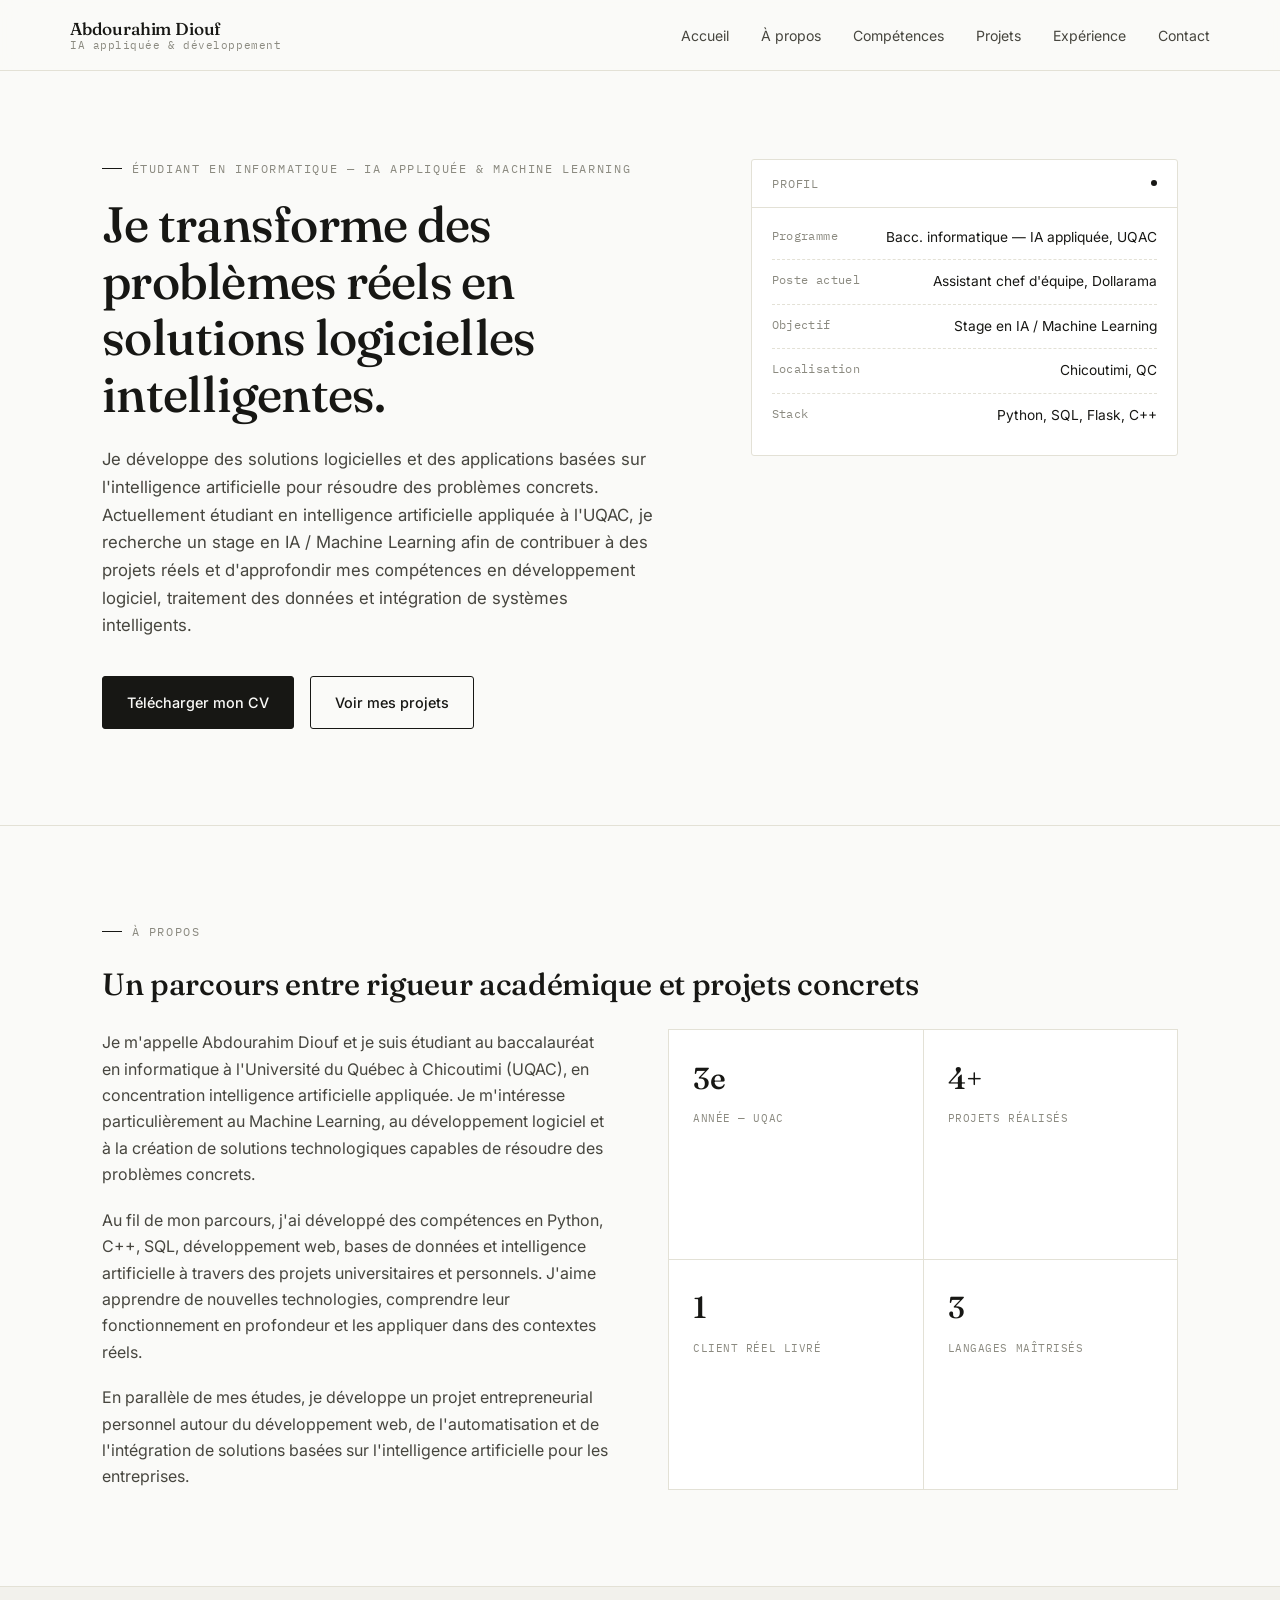
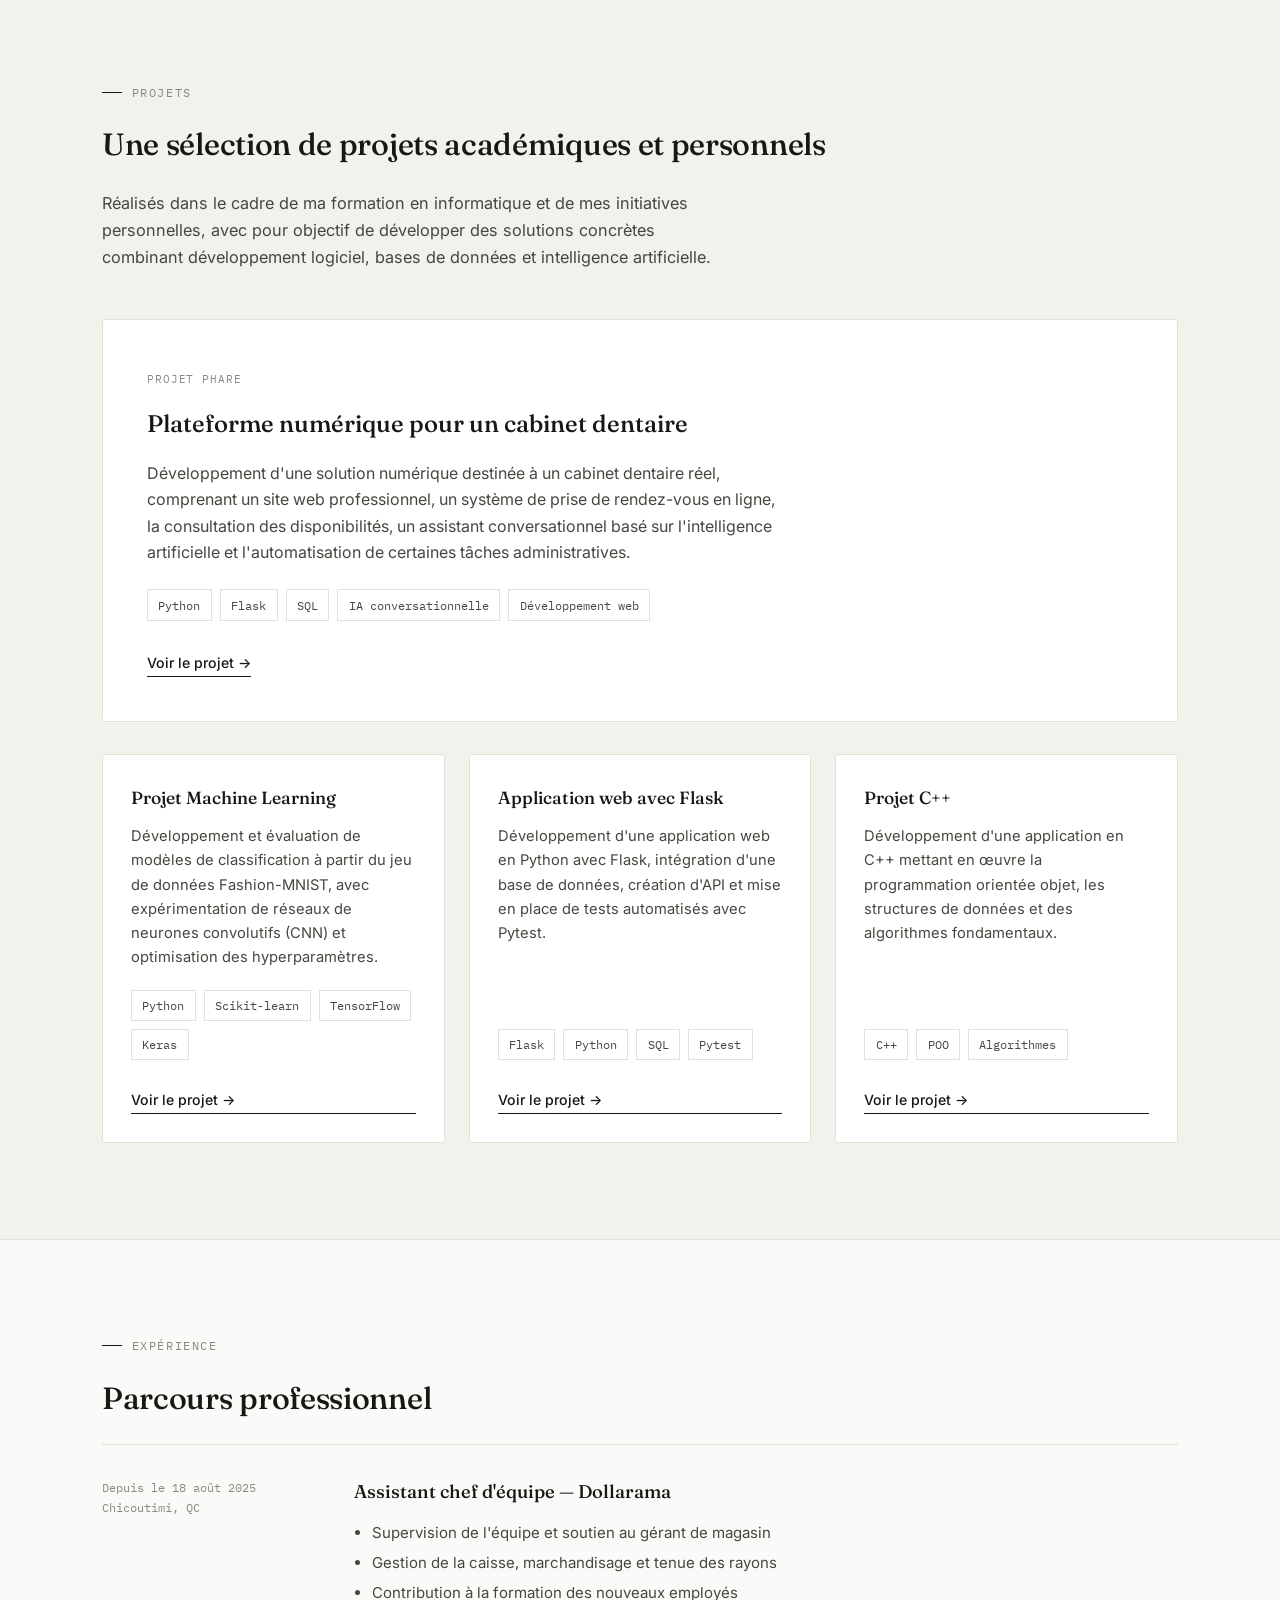
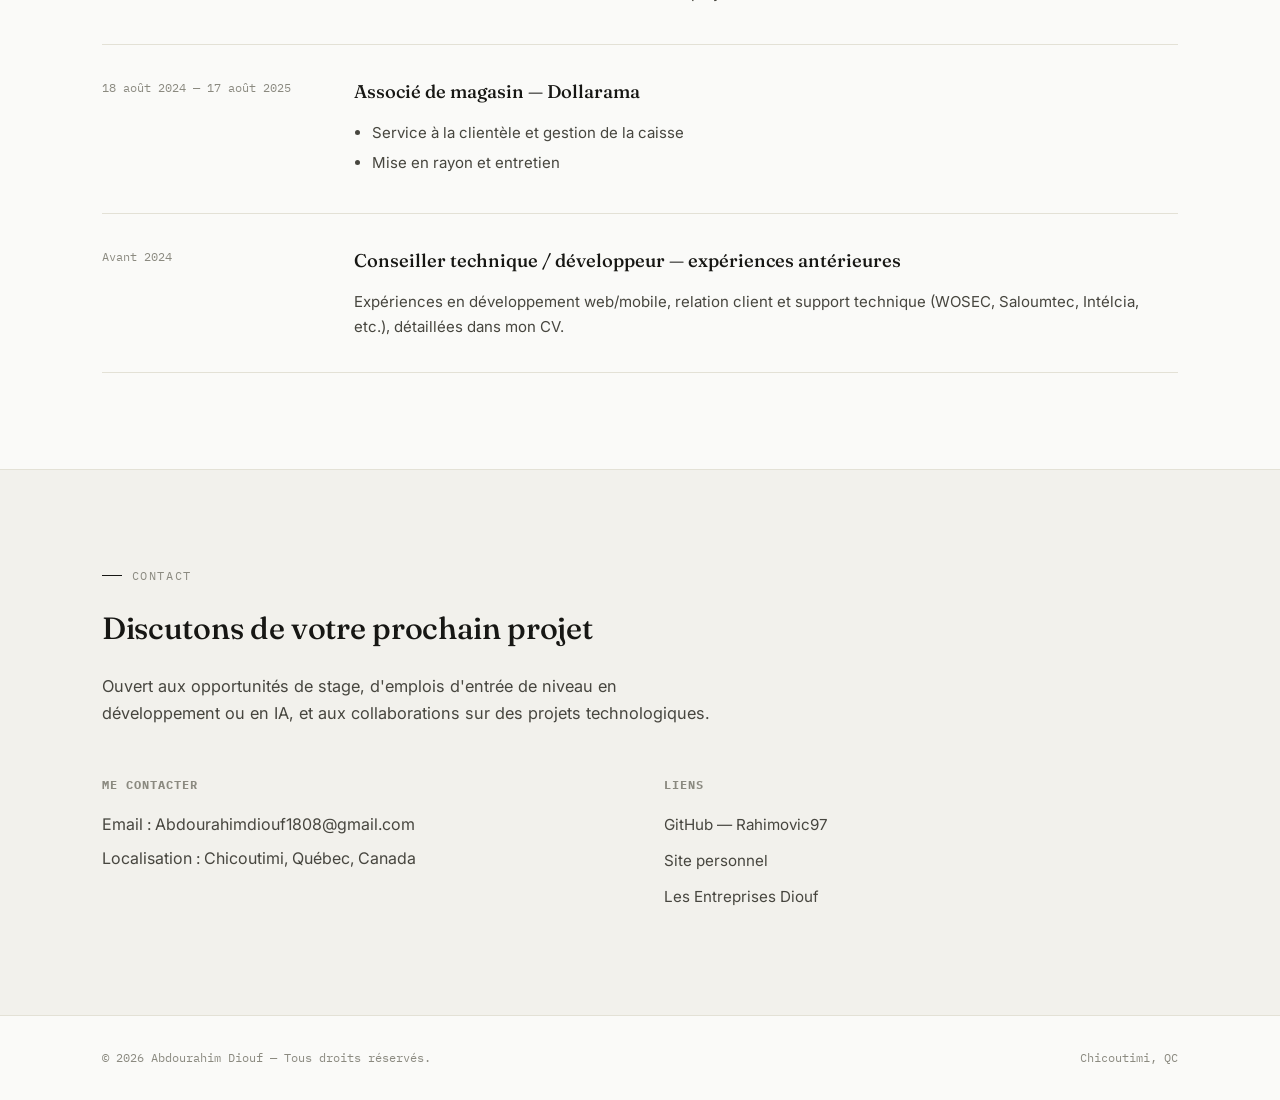
==== commit 01f9433f: "refonte du design" ====
--- a/index.html
+++ b/index.html
@@ -2,17 +2,20 @@
 <html lang="fr">
 <head>
     <meta charset="UTF-8">
-    <title>Abdourahim Diouf – Développeur & IA appliquée</title>
+    <title>Abdourahim Diouf - Développeur & IA appliquée</title>
     <meta name="viewport" content="width=device-width, initial-scale=1">
-    <meta name="description" content="Site personnel d'Abdourahim Diouf, étudiant en informatique (IA appliquée) et développeur junior.">
+    <meta name="description" content="Site personnel d'Abdourahim Diouf, étudiant en informatique (IA appliquée) et développeur junior à Chicoutimi, QC.">
+    <meta property="og:title" content="Abdourahim Diouf – Développeur & IA appliquée">
+    <meta property="og:description" content="Étudiant en informatique (IA appliquée) à l'UQAC. Développement web, automatisation et solutions IA.">
+    <meta property="og:type" content="website">
     <link rel="stylesheet" href="assets/css/style.css">
 </head>
 <body>
-<header class="site-header">
+<header class="site-header" id="siteHeader">
     <div class="container header-content">
         <div class="logo">
             <span class="logo-main">Abdourahim Diouf</span>
-            <span class="logo-sub">IA appliquée & développement</span>
+            <span class="logo-sub">IA appliquée &amp; développement</span>
         </div>
         <nav class="nav">
             <a href="#hero">Accueil</a>
@@ -22,98 +25,128 @@
             <a href="#experience">Expérience</a>
             <a href="#contact">Contact</a>
         </nav>
+        <button class="nav-toggle" id="navToggle" aria-label="Ouvrir le menu" aria-expanded="false">
+            <span></span>
+        </button>
     </div>
 </header>
 
 <main>
-    <!-- SECTION HERO -->
     <section id="hero" class="hero">
         <div class="container hero-grid">
             <div class="hero-text">
-                <p class="tag">Étudiant en informatique | Intelligence artificielle & Machine Learning</p>
+                <p class="eyebrow">Étudiant en informatique — IA appliquée &amp; Machine Learning</p>
                 <h1>Je transforme des problèmes réels en solutions logicielles intelligentes.</h1>
                 <p class="hero-desc">
-                    Je développe des solutions logicielles et des applications basées sur l’intelligence artificielle
-                    pour résoudre des problèmes concrets. Actuellement étudiant en Intelligence artificielle appliquée à l’UQAC,
-                    je recherche un stage en IA / Machine Learning afin de contribuer à des projets réels et d’approfondir mes compétences 
-                    en développement logiciel, traitement des données et intégration de systèmes intelligents.
+                    Je développe des solutions logicielles et des applications basées sur l'intelligence
+                    artificielle pour résoudre des problèmes concrets. Actuellement étudiant en intelligence
+                    artificielle appliquée à l'UQAC, je recherche un stage en IA / Machine Learning afin de
+                    contribuer à des projets réels et d'approfondir mes compétences en développement logiciel,
+                    traitement des données et intégration de systèmes intelligents.
                 </p>
                 <div class="hero-actions">
-                    <a class="btn primary" href="CV/CV_Abdourahim_Diouf.pdf" target="_blank">
-                        Télécharger mon CV
-                    </a>
-                    <a class="btn secondary" href="#projects">
-                        Voir mes projets
-                    </a>
+                    <a class="btn primary" href="CV/CV_Abdourahim_Diouf.pdf" target="_blank">Télécharger mon CV</a>
+                    <a class="btn secondary" href="#projects">Voir mes projets</a>
                 </div>
             </div>
             <div class="hero-side">
-                <div class="hero-card">
-                    <h2>Profil rapide</h2>
-                    <ul>
-                        <li><strong>Programme :</strong> Baccalauréat en informatique (IA appliquée) – UQAC</li>
-                        <li><strong>Poste actuel :</strong> Assistant chef d’équipe – Dollarama</li>
-                        <li><strong>Objectif :</strong> Décrocher un stage ou emploi en Intelligence artificielle ou en Machine Learning</li>
-                        <li><strong>Localisation :</strong> Chicoutimi, QC</li>
-                    </ul>
-                </div>
-            </div>
-        </div>
-    </section>
-
-    <!-- SECTION A PROPOS -->
+                <div class="spec-card">
+                    <div class="spec-card-head">
+                        <span>Profil</span>
+                        <span class="spec-dot" aria-hidden="true"></span>
+                    </div>
+                    <dl class="spec-rows">
+                        <div class="spec-row">
+                            <dt>Programme</dt>
+                            <dd>Bacc. informatique — IA appliquée, UQAC</dd>
+                        </div>
+                        <div class="spec-row">
+                            <dt>Poste actuel</dt>
+                            <dd>Assistant chef d'équipe, Dollarama</dd>
+                        </div>
+                        <div class="spec-row">
+                            <dt>Objectif</dt>
+                            <dd>Stage en IA / Machine Learning</dd>
+                        </div>
+                        <div class="spec-row">
+                            <dt>Localisation</dt>
+                            <dd>Chicoutimi, QC</dd>
+                        </div>
+                        <div class="spec-row">
+                            <dt>Stack</dt>
+                            <dd>Python, SQL, Flask, C++</dd>
+                        </div>
+                    </dl>
+                </div>
+            </div>
+        </div>
+    </section>
+
     <section id="about" class="section">
         <div class="container">
-            <h2>À propos de moi</h2>
-            <p>
-                Je m’appelle Abdourahim Diouf et je suis étudiant au baccalauréat en informatique à l’Université du Québec à Chicoutimi (UQAC),
-                 en concentration Intelligence artificielle appliquée. Je m’intéresse particulièrement au Machine Learning, au développement logiciel 
-                 et à la création de solutions technologiques capables de résoudre des problèmes concrets.
+            <p class="eyebrow">À propos</p>
+            <h2>Un parcours entre rigueur académique et projets concrets</h2>
+            <div class="about-grid">
+                <div>
+                    <p>
+                        Je m'appelle Abdourahim Diouf et je suis étudiant au baccalauréat en informatique à
+                        l'Université du Québec à Chicoutimi (UQAC), en concentration intelligence artificielle
+                        appliquée. Je m'intéresse particulièrement au Machine Learning, au développement logiciel
+                        et à la création de solutions technologiques capables de résoudre des problèmes concrets.
+                    </p>
+                    <p>
+                        Au fil de mon parcours, j'ai développé des compétences en Python, C++, SQL, développement
+                        web, bases de données et intelligence artificielle à travers des projets universitaires et
+                        personnels. J'aime apprendre de nouvelles technologies, comprendre leur fonctionnement en
+                        profondeur et les appliquer dans des contextes réels.
+                    </p>
+                    <p>
+                        En parallèle de mes études, je développe un projet entrepreneurial personnel autour du
+                        développement web, de l'automatisation et de l'intégration de solutions basées sur
+                        l'intelligence artificielle pour les entreprises.
+                    </p>
+                </div>
+                <div class="stat-list">
+                    <div class="stat-item">
+                        <span class="num">3e</span>
+                        <span class="label">Année — UQAC</span>
+                    </div>
+                    <div class="stat-item">
+                        <span class="num">4+</span>
+                        <span class="label">Projets réalisés</span>
+                    </div>
+                    <div class="stat-item">
+                        <span class="num">1</span>
+                        <span class="label">Client réel livré</span>
+                    </div>
+                    <div class="stat-item">
+                        <span class="num">3</span>
+                        <span class="label">Langages maîtrisés</span>
+                    </div>
+                </div>
+            </div>
+        </div>
+    </section>
+
+    <section id="projects" class="section alt">
+        <div class="container">
+            <p class="eyebrow">Projets</p>
+            <h2>Une sélection de projets académiques et personnels</h2>
+            <p class="section-intro">
+                Réalisés dans le cadre de ma formation en informatique et de mes initiatives personnelles, avec
+                pour objectif de développer des solutions concrètes combinant développement logiciel, bases de
+                données et intelligence artificielle.
             </p>
-            <p>
-               Au fil de mon parcours, j’ai développé des compétences en Python, C++, SQL, développement web, bases de données et intelligence artificielle
-                à travers des projets universitaires et personnels. J’aime apprendre de nouvelles technologies, comprendre leur fonctionnement en profondeur
-                 et les appliquer dans des contextes réels.
-            </p>
-            <p>
-                En parallèle de mes études, je développe un projet entrepreneurial personnel autour du développement web, de l’automatisation et de l’intégration 
-                de solutions basées sur l’intelligence artificielle pour les entreprises.
-            </p>
-            <p>
-                Mon objectif est d’obtenir un stage en Intelligence artificielle ou en Machine Learning afin de contribuer à des projets concrets, approfondir mes 
-                compétences techniques et évoluer vers une carrière dans le développement de solutions intelligentes et innovantes.
-            </p>
-        </div>
-    </section>
-
-   <!-- SECTION PROJETS -->
-<section id="projects" class="section">
-    <div class="container">
-
-        <h2>Projets</h2>
-
-        <p class="section-intro">
-            Une sélection de projets académiques et personnels réalisés dans le cadre de ma formation en informatique
-            et de mes initiatives personnelles. Mon objectif est de développer des solutions concrètes combinant
-            développement logiciel, bases de données et intelligence artificielle.
-        </p>
-
-        <!-- Projet phare -->
-        <article class="featured-project">
-
-            <div class="featured-project-content">
-
+
+            <article class="featured-project">
                 <span class="featured-badge">Projet phare</span>
-
                 <h3>Plateforme numérique pour un cabinet dentaire</h3>
-
                 <p>
-                    Développement d’une solution numérique destinée à un cabinet dentaire réel, comprenant
-                    un site web professionnel, un système de prise de rendez-vous en ligne, la consultation
-                    des disponibilités, un assistant conversationnel basé sur l’intelligence artificielle et
-                    l’automatisation de certaines tâches administratives.
+                    Développement d'une solution numérique destinée à un cabinet dentaire réel, comprenant un
+                    site web professionnel, un système de prise de rendez-vous en ligne, la consultation des
+                    disponibilités, un assistant conversationnel basé sur l'intelligence artificielle et
+                    l'automatisation de certaines tâches administratives.
                 </p>
-
                 <div class="project-tags">
                     <span>Python</span>
                     <span>Flask</span>
@@ -121,132 +154,105 @@
                     <span>IA conversationnelle</span>
                     <span>Développement web</span>
                 </div>
-
-                <a href="../Projets/Cabinet%20Dentaire/index.html" class="project-btn">
-                    Voir le projet
-                </a>
-
-            </div>
-
-        </article>
-
-        <!-- Grille des autres projets -->
-        <div class="projects-grid">
-
-            <article class="project-card">
-
-                <h3>Projet Machine Learning</h3>
-
-                <p>
-                    Développement et évaluation de modèles de classification à partir du jeu de données
-                    Fashion-MNIST, avec expérimentation de réseaux de neurones convolutifs (CNN) et
-                    optimisation des hyperparamètres.
-                </p>
-
-                <div class="project-tags">
-                    <span>Python</span>
-                    <span>Scikit-learn</span>
-                    <span>TensorFlow</span>
-                    <span>Keras</span>
-                </div>
-
-                <a href="../Projets/Machine%20Learning/index.html" class="project-link">
-                    Voir le projet
-                </a>
-
+                <a href="Projets/Cabinet%20Dentaire/index.html" class="project-btn">Voir le projet →</a>
             </article>
 
-            <article class="project-card">
-
-                <h3>Application Web avec Flask</h3>
-
-                <p>
-                    Développement d’une application web en Python avec Flask, intégration d’une base de données,
-                    création d’API et mise en place de tests automatisés avec Pytest.
-                </p>
-
-                <div class="project-tags">
-                    <span>Flask</span>
-                    <span>Python</span>
-                    <span>SQL</span>
-                    <span>Pytest</span>
-                </div>
-
-                <a href="../Projets/Flask/index.html" class="project-link">
-                    Voir le projet
-                </a>
-
-            </article>
-
-            <article class="project-card">
-
-                <h3>Projet C++</h3>
-
-                <p>
-                    Développement d’une application en C++ mettant en œuvre la programmation orientée objet,
-                    les structures de données et des algorithmes fondamentaux.
-                </p>
-
-                <div class="project-tags">
-                    <span>C++</span>
-                    <span>POO</span>
-                    <span>Algorithmes</span>
-                </div>
-
-                <a href="../Projets/Cpp/index.html" class="project-link">
-                    Voir le projet
-                </a>
-
-            </article>
-
-        </div>
-
-    </div>
-</section>
-
-    <!-- SECTION EXPERIENCE -->
-    <section id="experience" class="section alt">
-        <div class="container">
-            <h2>Expérience</h2>
+            <div class="projects-grid">
+                <article class="project-card">
+                    <h3>Projet Machine Learning</h3>
+                    <p>
+                        Développement et évaluation de modèles de classification à partir du jeu de données
+                        Fashion-MNIST, avec expérimentation de réseaux de neurones convolutifs (CNN) et
+                        optimisation des hyperparamètres.
+                    </p>
+                    <div class="project-tags">
+                        <span>Python</span>
+                        <span>Scikit-learn</span>
+                        <span>TensorFlow</span>
+                        <span>Keras</span>
+                    </div>
+                    <a href="Projets/Machine%20Learning/index.html" class="project-link">Voir le projet →</a>
+                </article>
+
+                <article class="project-card">
+                    <h3>Application web avec Flask</h3>
+                    <p>
+                        Développement d'une application web en Python avec Flask, intégration d'une base de
+                        données, création d'API et mise en place de tests automatisés avec Pytest.
+                    </p>
+                    <div class="project-tags">
+                        <span>Flask</span>
+                        <span>Python</span>
+                        <span>SQL</span>
+                        <span>Pytest</span>
+                    </div>
+                    <a href="Projets/Flask/index.html" class="project-link">Voir le projet →</a>
+                </article>
+
+                <article class="project-card">
+                    <h3>Projet C++</h3>
+                    <p>
+                        Développement d'une application en C++ mettant en œuvre la programmation orientée objet,
+                        les structures de données et des algorithmes fondamentaux.
+                    </p>
+                    <div class="project-tags">
+                        <span>C++</span>
+                        <span>POO</span>
+                        <span>Algorithmes</span>
+                    </div>
+                    <a href="Projets/Cpp/index.html" class="project-link">Voir le projet →</a>
+                </article>
+            </div>
+        </div>
+    </section>
+
+    <section id="experience" class="section">
+        <div class="container">
+            <p class="eyebrow">Expérience</p>
+            <h2>Parcours professionnel</h2>
             <div class="exp-list">
                 <div class="exp-item">
-                    <h3>Assistant chef d’équipe – Dollarama</h3>
-                    <span class="exp-date">Depuis 18 août 2025 – Chicoutimi, QC</span>
-                    <ul>
-                        <li>Supervision de l’équipe et soutien au gérant de magasin</li>
-                        <li>Gestion de la caisse, marchandisage et tenue des rayons</li>
-                        <li>Contribution à la formation des nouveaux employés</li>
-                    </ul>
-                </div>
-
+                    <span class="exp-date">Depuis le 18 août 2025<br>Chicoutimi, QC</span>
+                    <div>
+                        <h3>Assistant chef d'équipe — Dollarama</h3>
+                        <ul>
+                            <li>Supervision de l'équipe et soutien au gérant de magasin</li>
+                            <li>Gestion de la caisse, marchandisage et tenue des rayons</li>
+                            <li>Contribution à la formation des nouveaux employés</li>
+                        </ul>
+                    </div>
+                </div>
                 <div class="exp-item">
-                    <h3>Associé de magasin – Dollarama</h3>
-                    <span class="exp-date">18 août 2024 – 17 août 2025</span>
-                    <ul>
-                        <li>Service à la clientèle et gestion de la caisse</li>
-                        <li>Mise en rayon et entretien</li>
-                    </ul>
-                </div>
-
+                    <span class="exp-date">18 août 2024 — 17 août 2025</span>
+                    <div>
+                        <h3>Associé de magasin — Dollarama</h3>
+                        <ul>
+                            <li>Service à la clientèle et gestion de la caisse</li>
+                            <li>Mise en rayon et entretien</li>
+                        </ul>
+                    </div>
+                </div>
                 <div class="exp-item">
-                    <h3>Conseiller technique / développeur (expériences antérieures)</h3>
                     <span class="exp-date">Avant 2024</span>
-                    <p>
-                        Expériences en développement web/mobile, relation client et support technique
-                        (WOSEC, Saloumtec, Intélcia, etc.), détaillées dans mon CV.
-                    </p>
-                </div>
-            </div>
-        </div>
-    </section>
-
-    <!-- SECTION CONTACT -->
-    <section id="contact" class="section">
-        <div class="container">
-            <h2>Contact</h2>
+                    <div>
+                        <h3>Conseiller technique / développeur — expériences antérieures</h3>
+                        <p>
+                            Expériences en développement web/mobile, relation client et support technique
+                            (WOSEC, Saloumtec, Intélcia, etc.), détaillées dans mon CV.
+                        </p>
+                    </div>
+                </div>
+            </div>
+        </div>
+    </section>
+
+    <section id="contact" class="section alt">
+        <div class="container">
+            <p class="eyebrow">Contact</p>
+            <h2>Discutons de votre prochain projet</h2>
             <p class="section-intro">
-                Ouvert aux opportunités de stage, d’emplois d’entrée de niveau en développement ou en IA,
-                et aux collaborations sur des projets technologiques.
+                Ouvert aux opportunités de stage, d'emplois d'entrée de niveau en développement ou en IA, et
+                aux collaborations sur des projets technologiques.
             </p>
             <div class="contact-grid">
                 <div>
@@ -257,10 +263,9 @@
                 <div>
                     <h3>Liens</h3>
                     <ul class="links-list">
-                        <li><a href="https://github.com/Rahimovic97" target="_blank">GitHub – Rahimovic97</a></li>
+                        <li><a href="https://github.com/Rahimovic97" target="_blank">GitHub — Rahimovic97</a></li>
                         <li><a href="https://abdourahimdiouf.github.io" target="_blank">Site personnel</a></li>
                         <li><a href="https://lesentreprisesdiouf.ca" target="_blank">Les Entreprises Diouf</a></li>
-                        <!-- Tu pourras ajouter ton LinkedIn ici quand il sera prêt -->
                     </ul>
                 </div>
             </div>
@@ -270,13 +275,25 @@
 
 <footer class="site-footer">
     <div class="container">
-        <p>© <span id="year"></span> Abdourahim Diouf – Tous droits réservés.</p>
+        <p>© <span id="year"></span> Abdourahim Diouf — Tous droits réservés.</p>
+        <p>Chicoutimi, QC</p>
     </div>
-    <script>
-        // Met automatiquement l'année courante
-        document.getElementById('year').textContent = new Date().getFullYear();
-    </script>
 </footer>
 
+<script>
+    document.getElementById('year').textContent = new Date().getFullYear();
+    const header = document.getElementById('siteHeader');
+    const toggle = document.getElementById('navToggle');
+    toggle.addEventListener('click', () => {
+        const isOpen = header.classList.toggle('open');
+        toggle.setAttribute('aria-expanded', isOpen);
+    });
+    document.querySelectorAll('.nav a').forEach(link => {
+        link.addEventListener('click', () => {
+            header.classList.remove('open');
+            toggle.setAttribute('aria-expanded', 'false');
+        });
+    });
+</script>
 </body>
 </html>
--- a/assets/css/style.css
+++ b/assets/css/style.css
@@ -1,446 +1,560 @@
+@import url('https://fonts.googleapis.com/css2?family=Fraunces:opsz,wght@9..144,300;9..144,400;9..144,500;9..144,600&family=Inter:wght@400;500;600&family=IBM+Plex+Mono:wght@400;500&display=swap');
+
 :root {
-    --bg: #050816;
-    --bg-alt: #0b1020;
-    --card: #111827;
-    --accent: #4f46e5;
-    --accent-soft: rgba(79, 70, 229, 0.12);
-    --text: #e5e7eb;
-    --text-muted: #9ca3af;
-    --border-subtle: #1f2933;
-    --radius: 14px;
-}
-
-* {
-    box-sizing: border-box;
-    margin: 0;
-    padding: 0;
-}
+    --bg: #FAFAF8;
+    --bg-alt: #F2F1EC;
+    --surface: #FFFFFF;
+    --ink: #171714;
+    --ink-soft: #47463F;
+    --muted: #8B8A80;
+    --border: #E3E1D6;
+    --border-strong: #171714;
+    --radius: 3px;
+    --font-display: 'Fraunces', Georgia, serif;
+    --font-sans: 'Inter', -apple-system, BlinkMacSystemFont, "Segoe UI", sans-serif;
+    --font-mono: 'IBM Plex Mono', ui-monospace, SFMono-Regular, Menlo, monospace;
+}
+
+* { box-sizing: border-box; margin: 0; padding: 0; }
+
+html { scroll-behavior: smooth; }
 
 body {
-    font-family: system-ui, -apple-system, BlinkMacSystemFont, "Segoe UI", sans-serif;
-    background: radial-gradient(circle at top, #111827 0, #020617 55%, #000 100%);
-    color: var(--text);
-    line-height: 1.6;
-}
-
-/* Layout de base */
+    font-family: var(--font-sans);
+    background: var(--bg);
+    color: var(--ink);
+    line-height: 1.65;
+    -webkit-font-smoothing: antialiased;
+}
+
+a { color: inherit; text-decoration: none; }
+
+img { max-width: 100%; display: block; }
 
 .container {
     width: 100%;
-    max-width: 1100px;
+    max-width: 1140px;
     margin: 0 auto;
-    padding: 0 1.5rem;
-}
+    padding: 0 2rem;
+}
+
+::selection { background: var(--ink); color: var(--bg); }
+
+:focus-visible {
+    outline: 2px solid var(--ink);
+    outline-offset: 3px;
+}
+
+/* Eyebrow / mono labels */
+
+.eyebrow {
+    display: flex;
+    align-items: center;
+    gap: 0.6rem;
+    font-family: var(--font-mono);
+    font-size: 0.72rem;
+    letter-spacing: 0.14em;
+    text-transform: uppercase;
+    color: var(--muted);
+    margin-bottom: 1.1rem;
+}
+
+.eyebrow::before {
+    content: "";
+    width: 20px;
+    height: 1px;
+    background: var(--ink);
+    display: inline-block;
+}
+
+/* Section rhythm */
 
 .section {
-    padding: 4rem 0;
-}
-
-.section.alt {
-    background: linear-gradient(135deg, rgba(15,23,42,0.9), rgba(2,6,23,0.98));
-}
+    padding: 6rem 0;
+    border-top: 1px solid var(--border);
+}
+
+.section.alt { background: var(--bg-alt); }
 
 .section h2 {
-    font-size: 1.9rem;
-    margin-bottom: 1.5rem;
+    font-family: var(--font-display);
+    font-weight: 500;
+    font-size: clamp(1.7rem, 2.4vw, 2.2rem);
+    letter-spacing: -0.01em;
+    margin-bottom: 1.25rem;
 }
 
 .section-intro {
-    max-width: 650px;
-    color: var(--text-muted);
-    margin-bottom: 2rem;
-}
-
-/* Header */
+    max-width: 620px;
+    color: var(--ink-soft);
+    margin-bottom: 3rem;
+    font-size: 1.02rem;
+}
+
+/* Header / nav */
 
 .site-header {
     position: sticky;
     top: 0;
-    z-index: 10;
-    background: rgba(2, 6, 23, 0.92);
-    backdrop-filter: blur(14px);
-    border-bottom: 1px solid rgba(148, 163, 184, 0.2);
+    z-index: 20;
+    background: rgba(250, 250, 248, 0.88);
+    backdrop-filter: blur(10px);
+    border-bottom: 1px solid var(--border);
 }
 
 .header-content {
     display: flex;
     align-items: center;
     justify-content: space-between;
-    padding: 0.9rem 0;
+    padding: 1.1rem 0;
+    gap: 1.5rem;
+}
+
+.logo {
+    display: flex;
+    flex-direction: column;
+    line-height: 1.25;
 }
 
 .logo-main {
-    font-weight: 600;
-    font-size: 1.1rem;
+    font-family: var(--font-display);
+    font-weight: 500;
+    font-size: 1.08rem;
+    letter-spacing: -0.01em;
 }
 
 .logo-sub {
+    font-family: var(--font-mono);
+    font-size: 0.68rem;
+    letter-spacing: 0.05em;
+    color: var(--muted);
+}
+
+.nav {
+    display: flex;
+    align-items: center;
+    gap: 2rem;
+}
+
+.nav a {
+    font-size: 0.88rem;
+    color: var(--ink-soft);
+    position: relative;
+    padding: 0.2rem 0;
+    transition: color 0.15s ease;
+}
+
+.nav a:hover { color: var(--ink); }
+
+.nav a::after {
+    content: "";
+    position: absolute;
+    left: 0;
+    bottom: -2px;
+    width: 0;
+    height: 1px;
+    background: var(--ink);
+    transition: width 0.2s ease;
+}
+
+.nav a:hover::after { width: 100%; }
+
+.nav-toggle {
+    display: none;
+    background: none;
+    border: 1px solid var(--border-strong);
+    width: 38px;
+    height: 38px;
+    align-items: center;
+    justify-content: center;
+    cursor: pointer;
+}
+
+.nav-toggle span,
+.nav-toggle span::before,
+.nav-toggle span::after {
+    content: "";
     display: block;
-    font-size: 0.8rem;
-    color: var(--text-muted);
-}
-
-.nav a {
-    margin-left: 1.5rem;
+    width: 16px;
+    height: 1px;
+    background: var(--ink);
+    position: relative;
+}
+
+.nav-toggle span::before { position: absolute; top: -5px; }
+.nav-toggle span::after { position: absolute; top: 5px; }
+
+/* Buttons */
+
+.btn {
+    display: inline-flex;
+    align-items: center;
+    gap: 0.5rem;
+    font-family: var(--font-sans);
     font-size: 0.9rem;
-    color: var(--text-muted);
-    text-decoration: none;
-    transition: color 0.2s, transform 0.15s;
-}
-
-.nav a:hover {
-    color: #fff;
-    transform: translateY(-1px);
-}
+    font-weight: 500;
+    padding: 0.85rem 1.5rem;
+    border: 1px solid var(--border-strong);
+    border-radius: var(--radius);
+    transition: background 0.15s ease, color 0.15s ease;
+    cursor: pointer;
+}
+
+.btn.primary {
+    background: var(--ink);
+    color: var(--bg);
+}
+
+.btn.primary:hover { background: #333129; }
+
+.btn.secondary {
+    background: transparent;
+    color: var(--ink);
+}
+
+.btn.secondary:hover { background: var(--ink); color: var(--bg); }
 
 /* Hero */
 
 .hero {
-    padding: 4rem 0 3rem;
+    padding: 5.5rem 0 6rem;
 }
 
 .hero-grid {
     display: grid;
-    grid-template-columns: minmax(0, 2fr) minmax(0, 1.4fr);
-    gap: 2rem;
-    align-items: stretch;
-}
-
-.tag {
+    grid-template-columns: 1.35fr 1fr;
+    gap: 4.5rem;
+    align-items: start;
+}
+
+.hero-text h1 {
+    font-family: var(--font-display);
+    font-weight: 500;
+    font-size: clamp(2.1rem, 4vw, 3.1rem);
+    line-height: 1.14;
+    letter-spacing: -0.015em;
+    margin-bottom: 1.5rem;
+}
+
+.hero-desc {
+    color: var(--ink-soft);
+    font-size: 1.05rem;
+    max-width: 560px;
+    margin-bottom: 2.25rem;
+}
+
+.hero-actions {
+    display: flex;
+    gap: 1rem;
+    flex-wrap: wrap;
+}
+
+.spec-card {
+    background: var(--surface);
+    border: 1px solid var(--border);
+    border-radius: var(--radius);
+}
+
+.spec-card-head {
+    display: flex;
+    align-items: center;
+    justify-content: space-between;
+    padding: 0.85rem 1.25rem;
+    border-bottom: 1px solid var(--border);
+    font-family: var(--font-mono);
+    font-size: 0.72rem;
+    letter-spacing: 0.08em;
+    text-transform: uppercase;
+    color: var(--muted);
+}
+
+.spec-dot {
+    width: 6px;
+    height: 6px;
+    border-radius: 50%;
+    background: var(--ink);
     display: inline-block;
-    font-size: 0.8rem;
+    animation: blink 1.6s ease-in-out infinite;
+}
+
+@media (prefers-reduced-motion: reduce) {
+    .spec-dot { animation: none; }
+}
+
+@keyframes blink {
+    0%, 100% { opacity: 1; }
+    50% { opacity: 0.25; }
+}
+
+.spec-rows { padding: 0.5rem 1.25rem 1.1rem; }
+
+.spec-row {
+    display: flex;
+    justify-content: space-between;
+    gap: 1rem;
+    padding: 0.65rem 0;
+    border-bottom: 1px dashed var(--border);
+    font-size: 0.86rem;
+}
+
+.spec-row:last-child { border-bottom: none; }
+
+.spec-row dt {
+    font-family: var(--font-mono);
+    font-size: 0.72rem;
+    color: var(--muted);
+    letter-spacing: 0.03em;
+    white-space: nowrap;
+}
+
+.spec-row dd { text-align: right; color: var(--ink); }
+
+/* About */
+
+.about-grid {
+    display: grid;
+    grid-template-columns: 1fr 1fr;
+    gap: 3.5rem;
+}
+
+.about-grid p {
+    color: var(--ink-soft);
+    margin-bottom: 1.2rem;
+}
+
+.about-grid p:last-child { margin-bottom: 0; }
+
+.stat-list {
+    display: grid;
+    grid-template-columns: repeat(2, 1fr);
+    gap: 1px;
+    background: var(--border);
+    border: 1px solid var(--border);
+}
+
+.stat-item {
+    background: var(--surface);
+    padding: 1.4rem 1.5rem;
+}
+
+.stat-item .num {
+    font-family: var(--font-display);
+    font-size: 1.9rem;
+    font-weight: 500;
+    display: block;
+}
+
+.stat-item .label {
+    font-family: var(--font-mono);
+    font-size: 0.7rem;
+    letter-spacing: 0.05em;
+    color: var(--muted);
     text-transform: uppercase;
-    letter-spacing: 0.12em;
-    color: var(--accent);
-    background: var(--accent-soft);
-    padding: 0.25rem 0.75rem;
-    border-radius: 999px;
-    margin-bottom: 1.25rem;
-}
-
-.hero h1 {
-    font-size: 2.1rem;
+}
+
+/* Projects */
+
+.featured-project {
+    background: var(--surface);
+    border: 1px solid var(--border);
+    border-radius: var(--radius);
+    padding: 2.75rem;
+    margin-bottom: 2rem;
+    position: relative;
+}
+
+.featured-badge {
+    font-family: var(--font-mono);
+    font-size: 0.7rem;
+    letter-spacing: 0.08em;
+    text-transform: uppercase;
+    color: var(--muted);
+    display: inline-block;
     margin-bottom: 1rem;
 }
 
-.hero-desc {
-    color: var(--text-muted);
-    max-width: 620px;
-}
-
-.hero-actions {
-    margin-top: 1.8rem;
+.featured-project h3 {
+    font-family: var(--font-display);
+    font-weight: 500;
+    font-size: 1.5rem;
+    margin-bottom: 1rem;
+    max-width: 640px;
+}
+
+.featured-project p {
+    color: var(--ink-soft);
+    max-width: 640px;
+    margin-bottom: 1.5rem;
+}
+
+.project-tags {
     display: flex;
     flex-wrap: wrap;
-    gap: 0.75rem;
-}
-
-.btn {
-    padding: 0.6rem 1.4rem;
-    border-radius: 999px;
-    font-size: 0.9rem;
-    border: 1px solid transparent;
-    cursor: pointer;
-    text-decoration: none;
-    display: inline-flex;
-    align-items: center;
-    justify-content: center;
-}
-
-.btn.primary {
-    background: var(--accent);
-    color: white;
-}
-
-.btn.primary:hover {
-    filter: brightness(1.1);
-}
-
-.btn.secondary {
-    border-color: rgba(148,163,184,0.5);
-    color: var(--text);
-    background: rgba(15,23,42,0.7);
-}
-
-.btn.secondary:hover {
-    border-color: var(--accent);
-}
-
-.hero-card {
-    background: radial-gradient(circle at top, #1f2937, #020617);
-    border-radius: var(--radius);
-    padding: 1.3rem 1.4rem;
-    border: 1px solid rgba(148,163,184,0.28);
-    box-shadow: 0 18px 45px rgba(15,23,42,0.85);
-}
-
-.hero-card h2 {
-    font-size: 1.1rem;
-    margin-bottom: 0.8rem;
-}
-
-.hero-card ul {
-    list-style: none;
-    font-size: 0.9rem;
-    color: var(--text-muted);
-}
-
-.hero-card li + li {
-    margin-top: 0.4rem;
-}
-
-/* Skills */
-
-.skills-grid {
-    display: grid;
-    grid-template-columns: repeat(auto-fit, minmax(230px, 1fr));
-    gap: 1.3rem;
-}
-
-.skill-block {
-    background: rgba(15,23,42,0.9);
-    border-radius: var(--radius);
-    padding: 1.2rem 1.3rem;
-    border: 1px solid rgba(148,163,184,0.25);
-}
-
-.skill-block h3 {
-    font-size: 1rem;
-    margin-bottom: 0.7rem;
-}
-
-.skill-block ul {
-    list-style: none;
-    font-size: 0.9rem;
-    color: var(--text-muted);
-}
-
-.skill-block li + li {
-    margin-top: 0.25rem;
-}
-
-/* Projets */
+    gap: 0.5rem;
+    margin-bottom: 1.75rem;
+}
+
+.project-tags span {
+    font-family: var(--font-mono);
+    font-size: 0.72rem;
+    padding: 0.32rem 0.65rem;
+    border: 1px solid var(--border);
+    color: var(--ink-soft);
+}
+
+.project-btn, .project-link {
+    font-size: 0.88rem;
+    font-weight: 500;
+    border-bottom: 1px solid var(--ink);
+    padding-bottom: 2px;
+    display: inline-block;
+}
 
 .projects-grid {
     display: grid;
-    grid-template-columns: repeat(auto-fit, minmax(260px, 1fr));
-    gap: 1.3rem;
+    grid-template-columns: repeat(3, 1fr);
+    gap: 1.5rem;
 }
 
 .project-card {
-    background: rgba(15,23,42,0.92);
+    background: var(--surface);
+    border: 1px solid var(--border);
     border-radius: var(--radius);
-    padding: 1.2rem 1.3rem;
-    border: 1px solid rgba(148,163,184,0.25);
-}
+    padding: 1.75rem;
+    display: flex;
+    flex-direction: column;
+    transition: border-color 0.15s ease;
+}
+
+.project-card:hover { border-color: var(--border-strong); }
 
 .project-card h3 {
-    font-size: 1.05rem;
-    margin-bottom: 0.6rem;
+    font-family: var(--font-display);
+    font-weight: 500;
+    font-size: 1.1rem;
+    margin-bottom: 0.75rem;
 }
 
 .project-card p {
-    font-size: 0.9rem;
-    color: var(--text-muted);
-    margin-bottom: 0.8rem;
-}
-
-.project-link {
-    font-size: 0.85rem;
-    text-decoration: none;
-    color: var(--accent);
-}
-
-/* Expérience */
+    color: var(--ink-soft);
+    font-size: 0.92rem;
+    margin-bottom: 1.25rem;
+    flex-grow: 1;
+}
+
+/* Experience */
 
 .exp-list {
+    display: flex;
+    flex-direction: column;
+}
+
+.exp-item {
     display: grid;
-    gap: 1.2rem;
-}
-
-.exp-item {
-    background: rgba(15,23,42,0.9);
-    border-radius: var(--radius);
-    padding: 1.2rem 1.3rem;
-    border: 1px solid rgba(148,163,184,0.25);
+    grid-template-columns: 220px 1fr;
+    gap: 2rem;
+    padding: 2rem 0;
+    border-top: 1px solid var(--border);
+}
+
+.exp-item:last-child { border-bottom: 1px solid var(--border); }
+
+.exp-date {
+    font-family: var(--font-mono);
+    font-size: 0.78rem;
+    color: var(--muted);
 }
 
 .exp-item h3 {
-    font-size: 1rem;
-    margin-bottom: 0.3rem;
-}
-
-.exp-date {
-    font-size: 0.8rem;
-    color: var(--text-muted);
-    display: block;
-    margin-bottom: 0.5rem;
-}
-
-.exp-item ul {
-    font-size: 0.9rem;
-    color: var(--text-muted);
-    padding-left: 1.1rem;
-}
+    font-family: var(--font-display);
+    font-weight: 500;
+    font-size: 1.15rem;
+    margin-bottom: 0.85rem;
+}
+
+.exp-item ul { padding-left: 1.1rem; color: var(--ink-soft); font-size: 0.94rem; }
+.exp-item li { margin-bottom: 0.35rem; }
+.exp-item p { color: var(--ink-soft); font-size: 0.94rem; }
 
 /* Contact */
 
 .contact-grid {
     display: grid;
-    grid-template-columns: minmax(0, 1.2fr) minmax(0, 1fr);
-    gap: 2rem;
-}
-
-.links-list {
-    list-style: none;
-    font-size: 0.9rem;
-}
-
-.links-list li + li {
-    margin-top: 0.4rem;
-}
-
-a {
-    color: #a5b4fc;
-}
-
-a:hover {
-    color: #c7d2fe;
-}
+    grid-template-columns: 1fr 1fr;
+    gap: 3rem;
+}
+
+.contact-grid h3 {
+    font-family: var(--font-mono);
+    font-size: 0.75rem;
+    letter-spacing: 0.08em;
+    text-transform: uppercase;
+    color: var(--muted);
+    margin-bottom: 1rem;
+}
+
+.contact-grid p { margin-bottom: 0.5rem; color: var(--ink-soft); }
+.contact-grid a:hover { color: var(--ink); text-decoration: underline; }
+
+.links-list { list-style: none; }
+.links-list li { margin-bottom: 0.6rem; }
+.links-list a {
+    display: inline-flex;
+    align-items: center;
+    gap: 0.4rem;
+    font-size: 0.95rem;
+    color: var(--ink-soft);
+}
+.links-list a:hover { color: var(--ink); }
 
 /* Footer */
 
 .site-footer {
-    border-top: 1px solid rgba(148, 163, 184, 0.2);
-    padding: 1.3rem 0;
-    text-align: center;
-    font-size: 0.8rem;
-    color: var(--text-muted);
-    background: rgba(2,6,23,0.96);
+    border-top: 1px solid var(--border);
+    padding: 2rem 0;
+}
+
+.site-footer .container {
+    display: flex;
+    justify-content: space-between;
+    align-items: center;
+    flex-wrap: wrap;
+    gap: 1rem;
+}
+
+.site-footer p {
+    font-family: var(--font-mono);
+    font-size: 0.75rem;
+    color: var(--muted);
 }
 
 /* Responsive */
 
-@media (max-width: 800px) {
-    .header-content {
+@media (max-width: 900px) {
+    .hero-grid { grid-template-columns: 1fr; gap: 2.5rem; }
+    .about-grid { grid-template-columns: 1fr; }
+    .projects-grid { grid-template-columns: 1fr 1fr; }
+    .contact-grid { grid-template-columns: 1fr; }
+}
+
+@media (max-width: 700px) {
+    .nav { display: none; }
+    .nav-toggle { display: flex; }
+    .site-header.open .nav {
+        display: flex;
+        position: absolute;
+        top: 100%;
+        left: 0;
+        right: 0;
+        background: var(--bg);
         flex-direction: column;
-        align-items: flex-start;
-        gap: 0.5rem;
+        padding: 1.5rem 2rem;
+        border-bottom: 1px solid var(--border);
+        gap: 1.25rem;
     }
-
-    .nav {
-        display: flex;
-        flex-wrap: wrap;
-        gap: 0.5rem;
-    }
-
-    .nav a {
-        margin-left: 0;
-    }
-
-    .hero-grid {
-        grid-template-columns: 1fr;
-    }
-
-    .contact-grid {
-        grid-template-columns: 1fr;
-    }
-}
-/* ===== SECTION PROJETS ===== */
-
-.featured-project{
-    background: linear-gradient(135deg,#1e293b,#0f172a);
-    border:1px solid #334155;
-    border-radius:20px;
-    padding:40px;
-    margin:40px 0;
-}
-
-.featured-badge{
-    display:inline-block;
-    background:#38bdf8;
-    color:#0f172a;
-    font-weight:700;
-    font-size:.85rem;
-    padding:6px 14px;
-    border-radius:999px;
-    margin-bottom:20px;
-}
-
-.featured-project h3{
-    font-size:2rem;
-    color:#f8fafc;
-    margin-bottom:18px;
-}
-
-.featured-project p{
-    color:#cbd5e1;
-    line-height:1.8;
-    margin-bottom:24px;
-}
-
-.project-tags{
-    display:flex;
-    flex-wrap:wrap;
-    gap:10px;
-    margin-bottom:24px;
-}
-
-.project-tags span{
-    background:#0ea5e9;
-    color:#fff;
-    padding:8px 14px;
-    border-radius:999px;
-    font-size:.82rem;
-    font-weight:600;
-}
-
-.project-btn{
-    display:inline-block;
-    text-decoration:none;
-    background:#38bdf8;
-    color:#0f172a;
-    padding:12px 22px;
-    border-radius:10px;
-    font-weight:700;
-    transition:.3s;
-}
-
-.project-btn:hover{
-    background:#0ea5e9;
-    color:#fff;
-}
-
-.project-card{
-    background:#1e293b;
-    border:1px solid #334155;
-    border-radius:18px;
-    padding:28px;
-    transition:transform .3s ease, box-shadow .3s ease;
-}
-
-.project-card:hover{
-    transform:translateY(-6px);
-    box-shadow:0 12px 30px rgba(0,0,0,.35);
-}
-
-.project-card h3{
-    color:#38bdf8;
-    margin-bottom:16px;
-}
-
-.project-card p{
-    color:#cbd5e1;
-    line-height:1.7;
-    margin-bottom:20px;
-}
-
-.project-link{
-    color:#38bdf8;
-    text-decoration:none;
-    font-weight:600;
-}
-
-.project-link:hover{
-    text-decoration:underline;
-}+    .projects-grid { grid-template-columns: 1fr; }
+    .stat-list { grid-template-columns: 1fr 1fr; }
+    .exp-item { grid-template-columns: 1fr; gap: 0.5rem; }
+    .featured-project { padding: 1.75rem; }
+    .section { padding: 4rem 0; }
+}
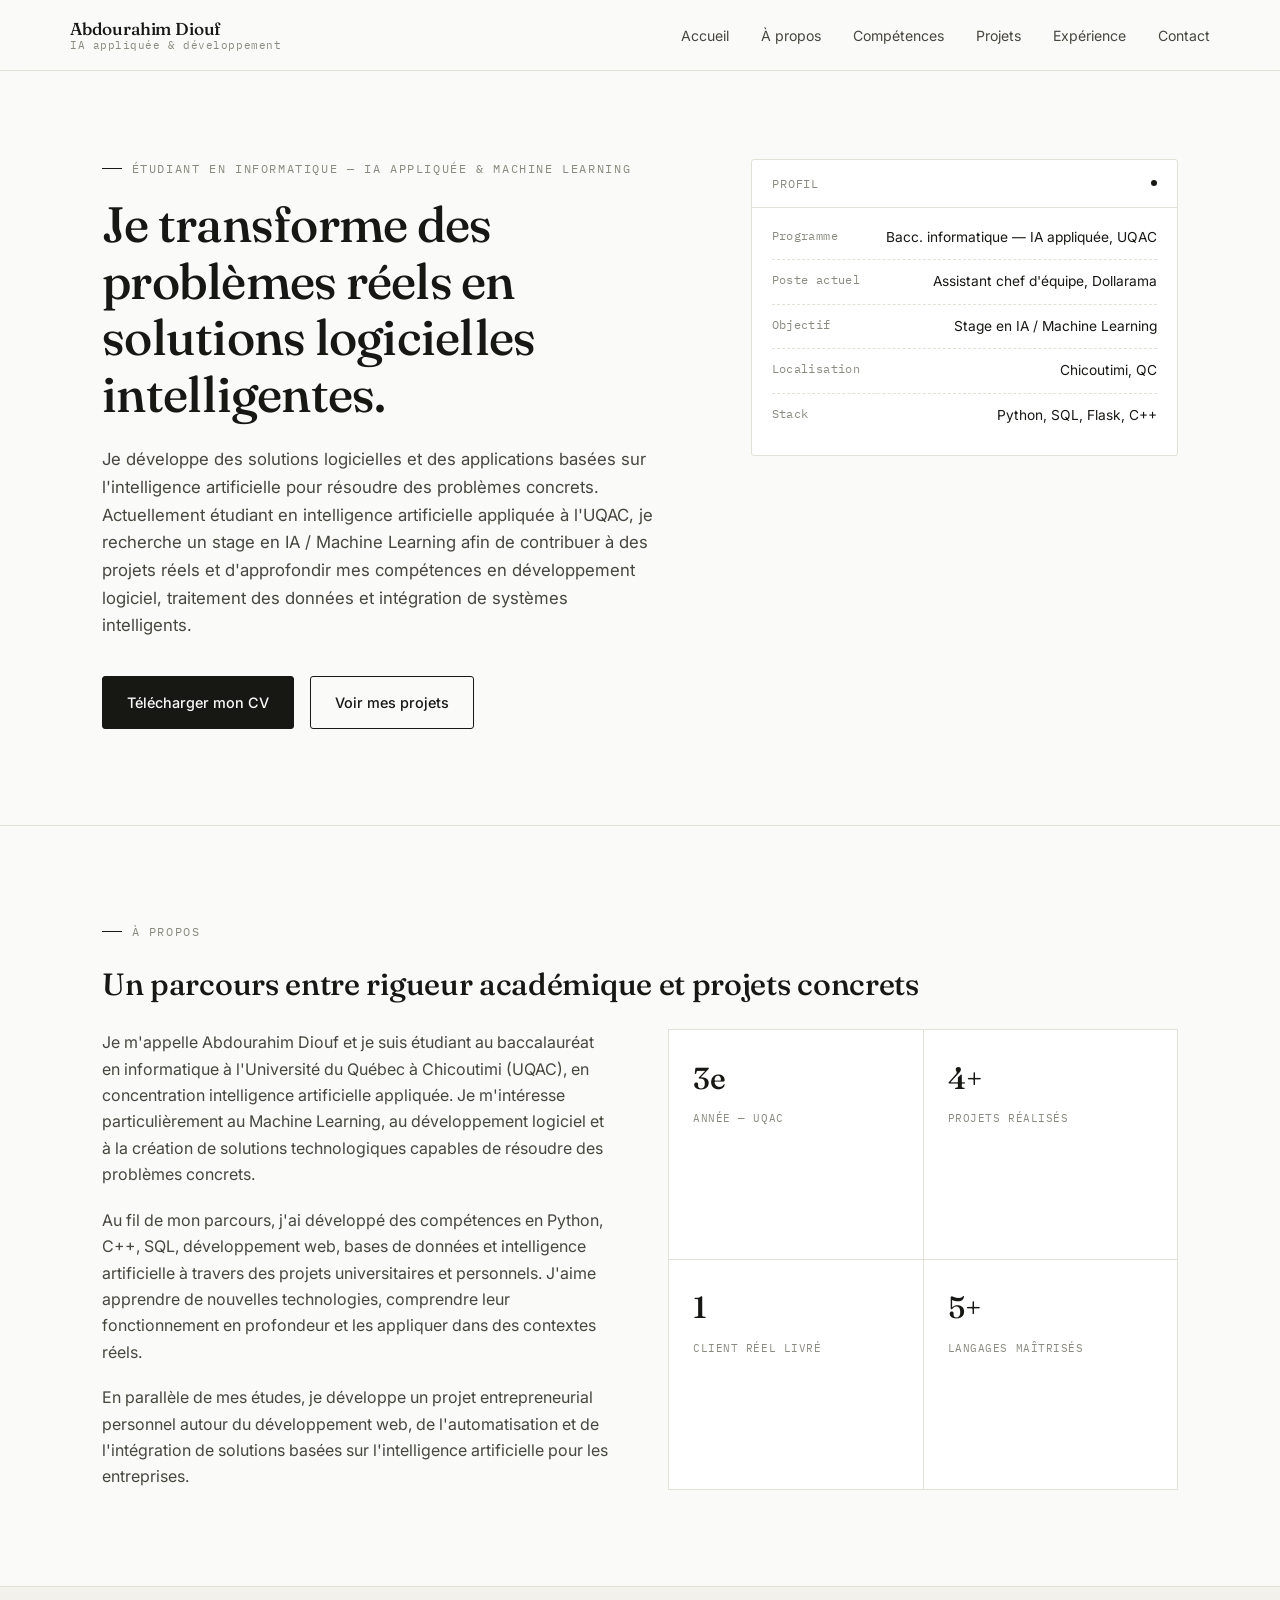
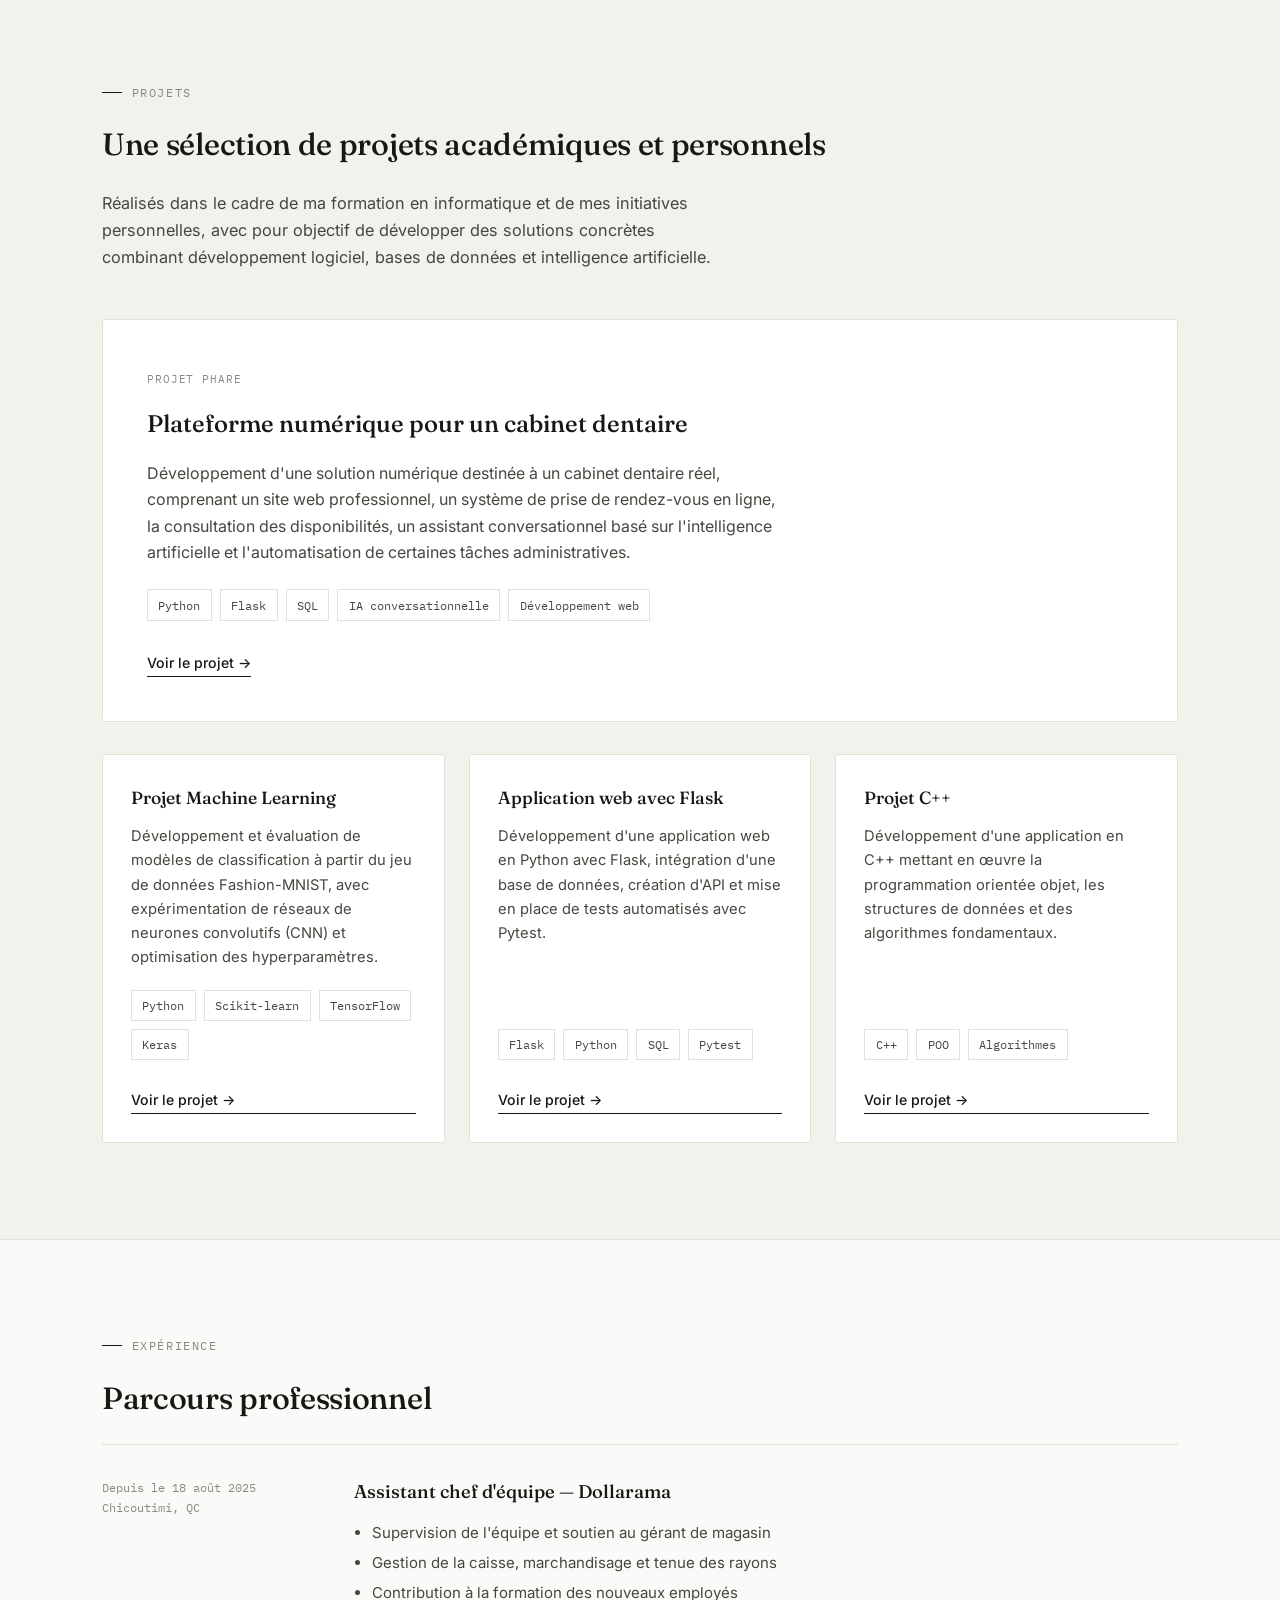
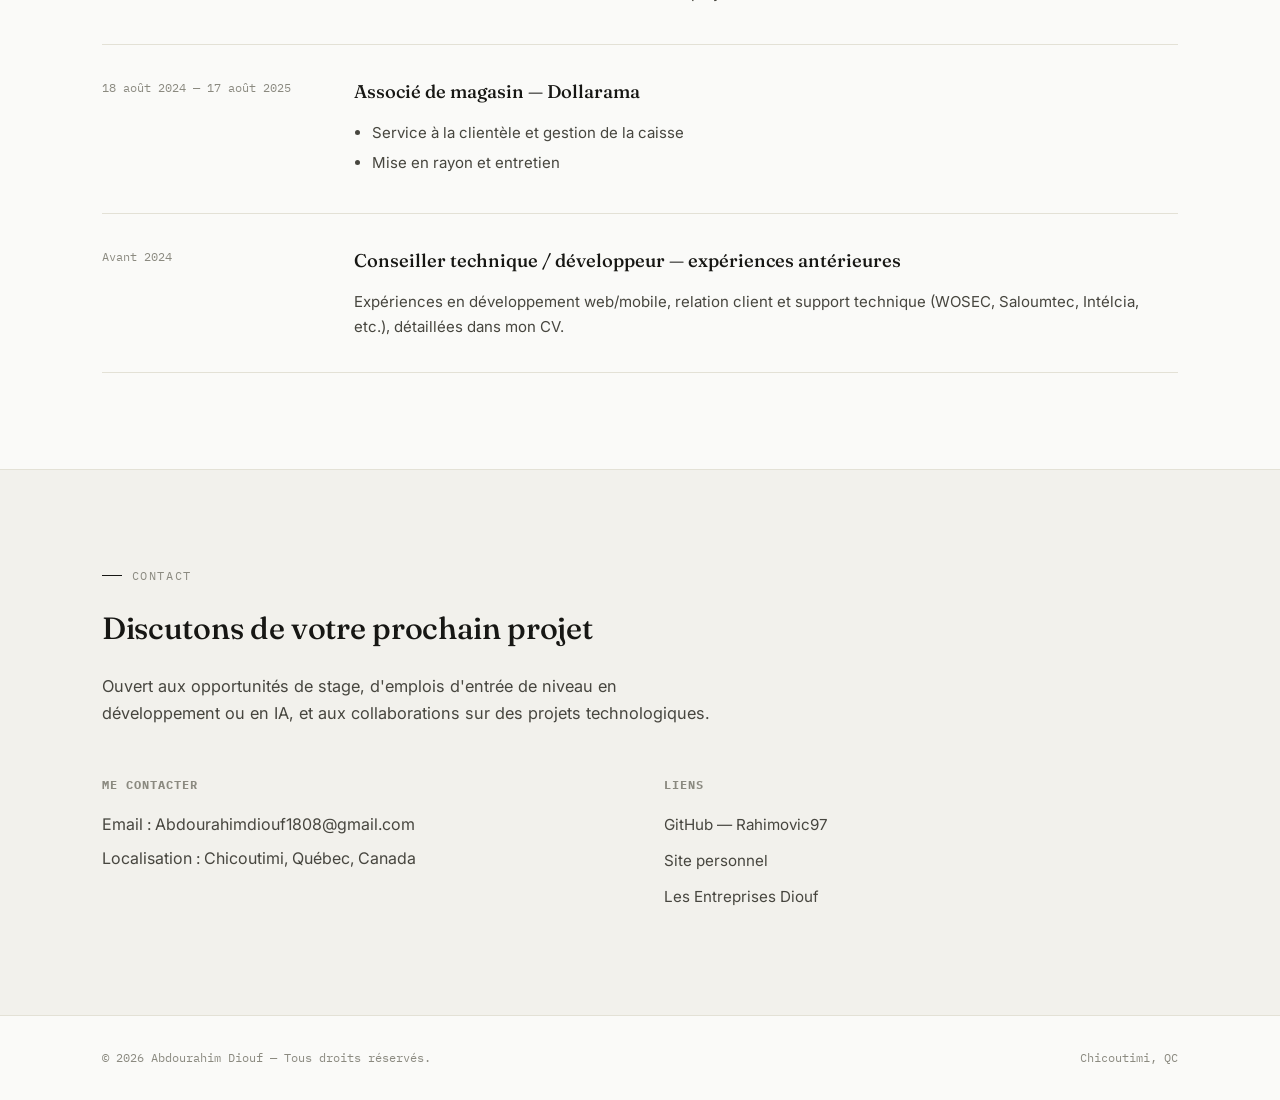
==== commit 0d6de701: "mise a jour language maitrises" ====
--- a/index.html
+++ b/index.html
@@ -120,7 +120,7 @@
                         <span class="label">Client réel livré</span>
                     </div>
                     <div class="stat-item">
-                        <span class="num">3</span>
+                        <span class="num">5+</span>
                         <span class="label">Langages maîtrisés</span>
                     </div>
                 </div>
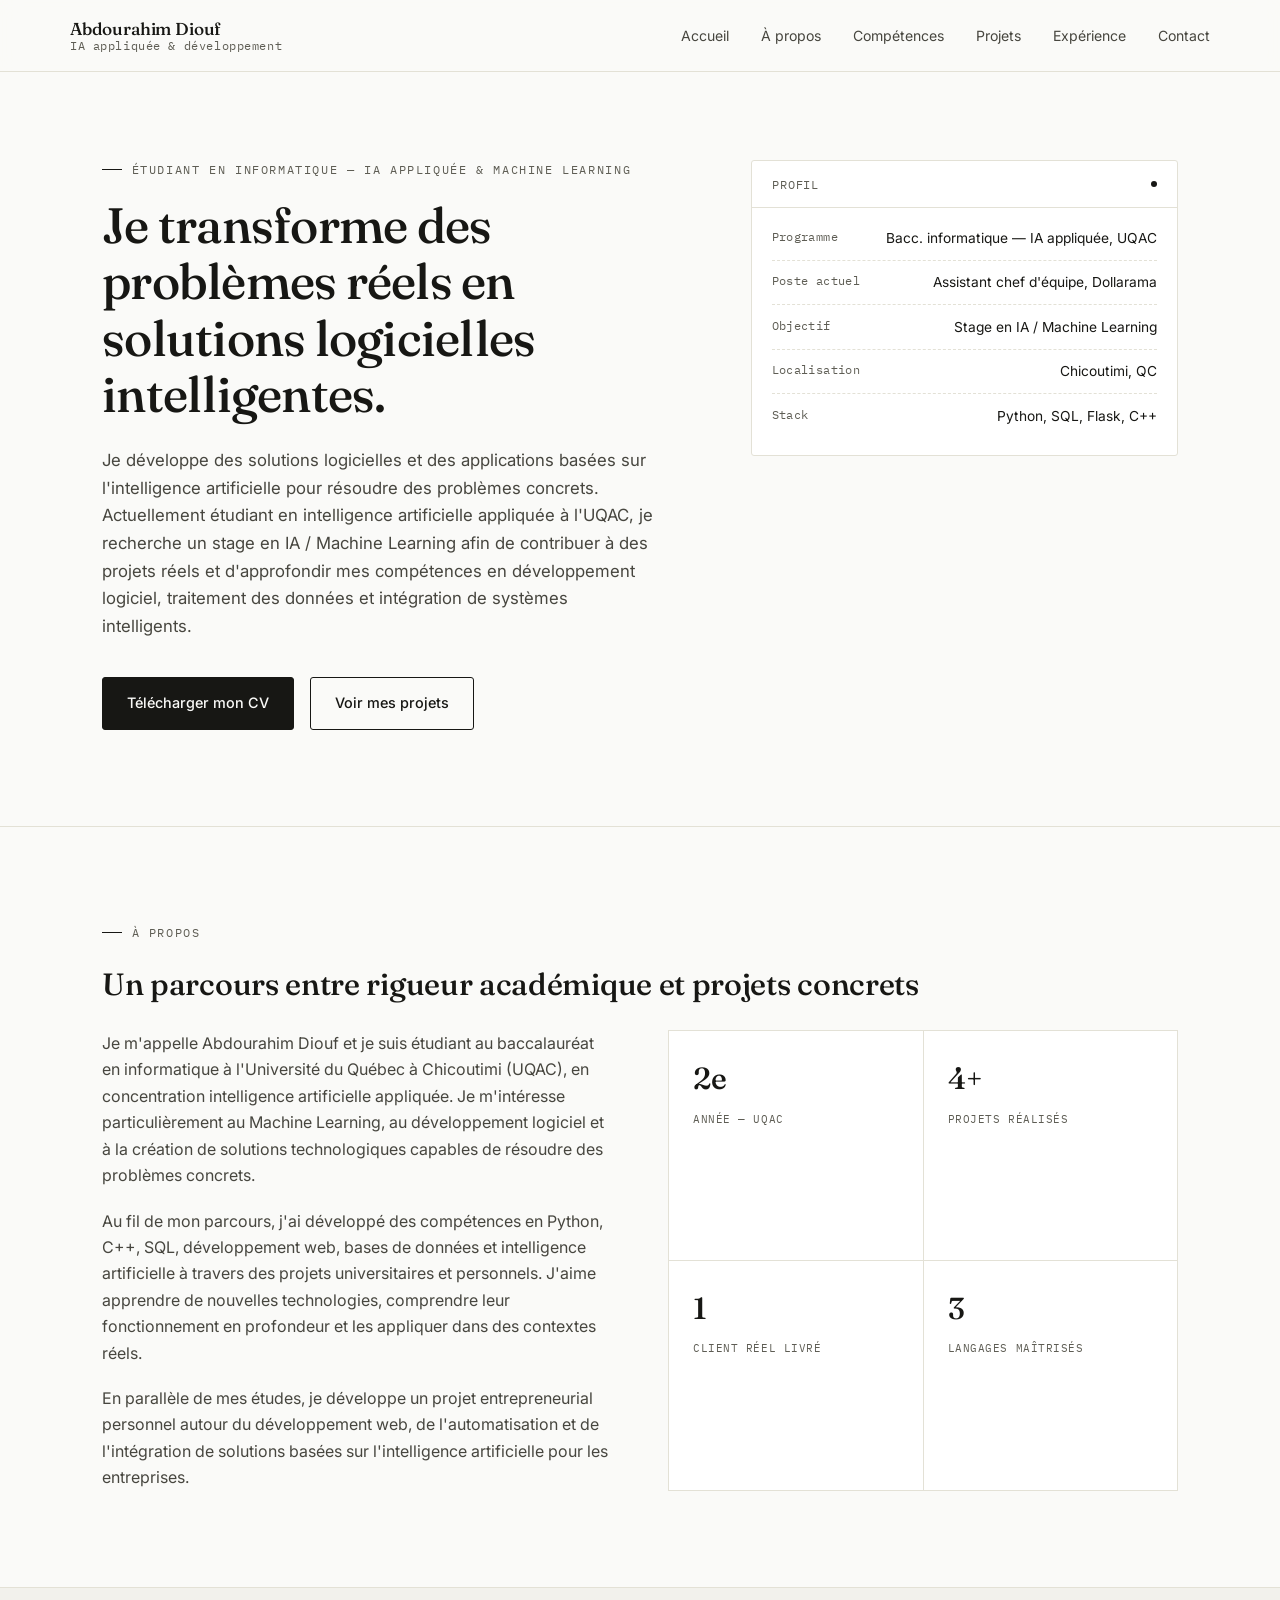
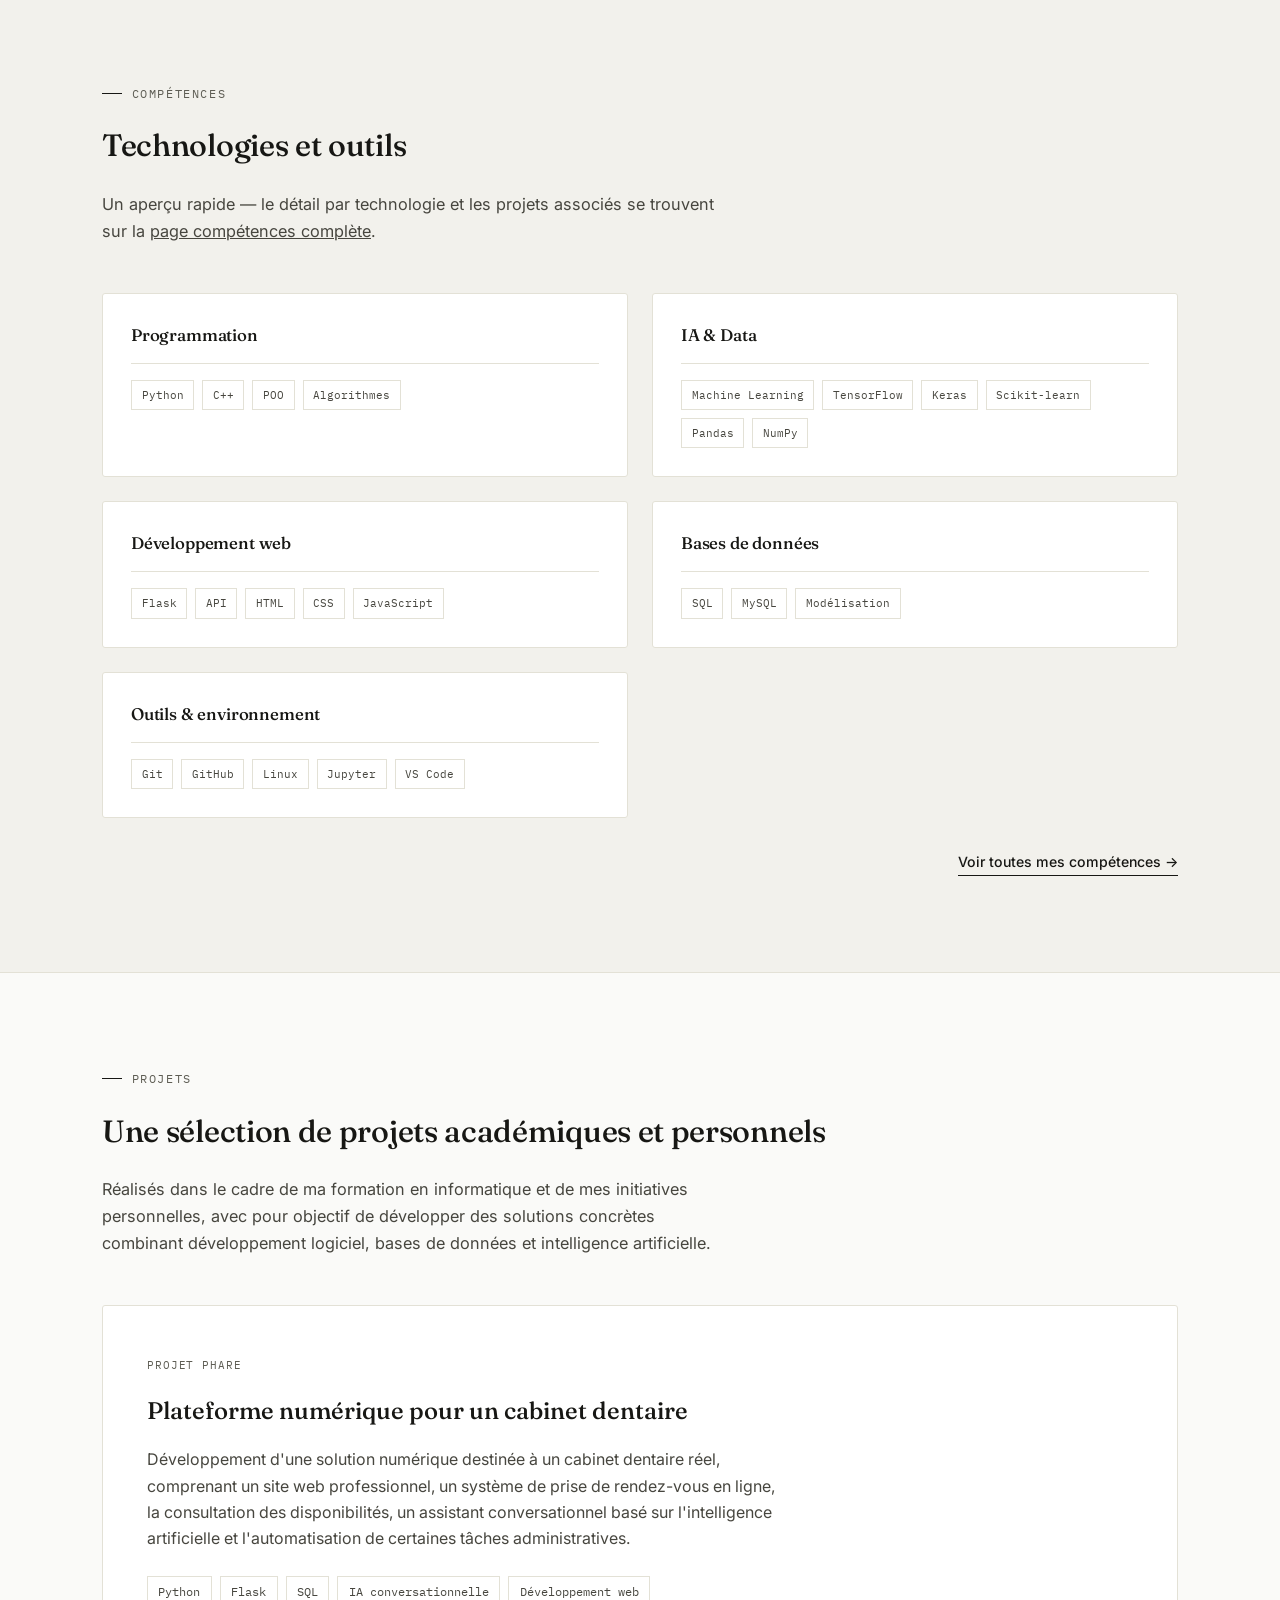
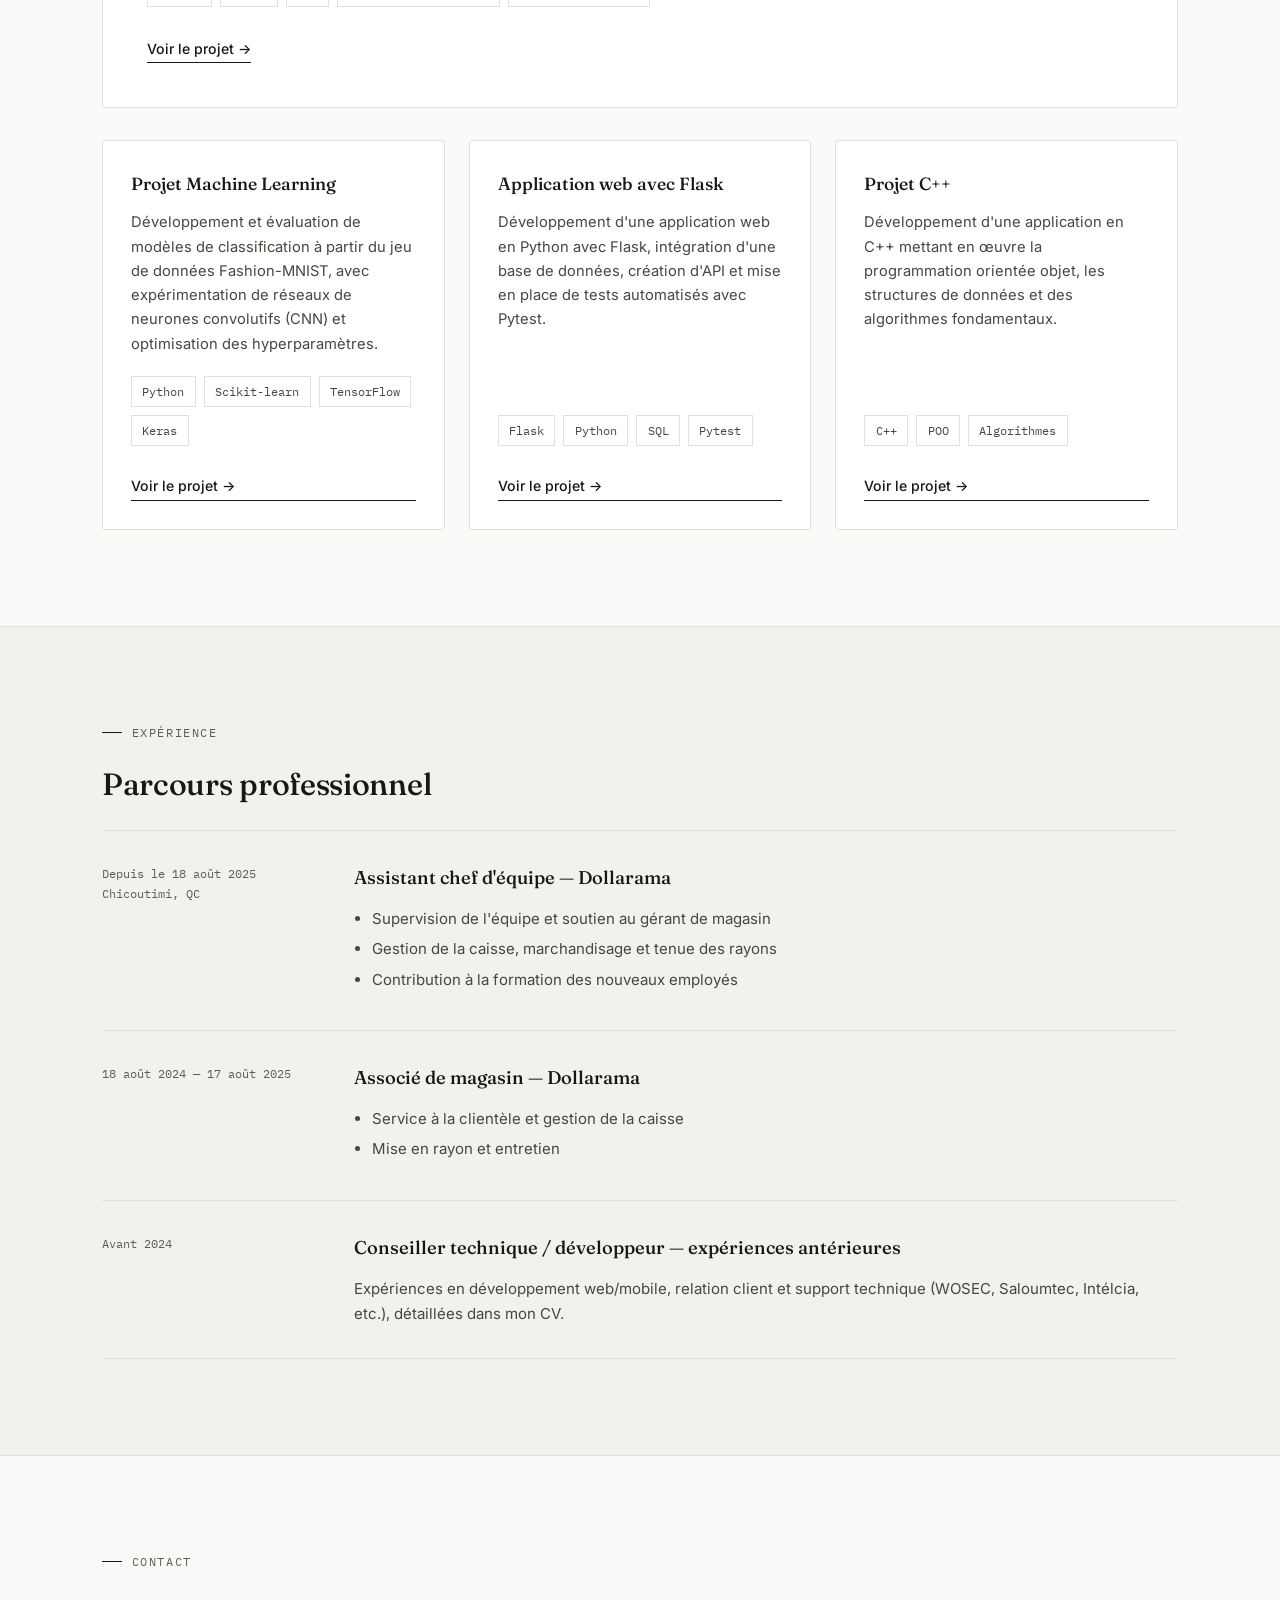
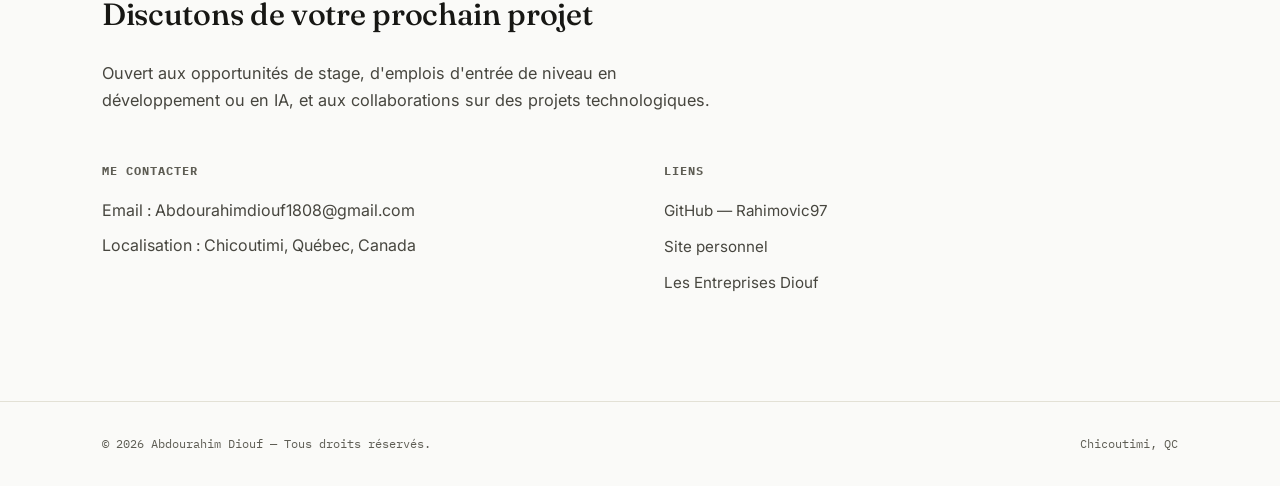
==== commit c26d382a: "modifications section competences" ====
--- a/index.html
+++ b/index.html
@@ -2,13 +2,689 @@
 <html lang="fr">
 <head>
     <meta charset="UTF-8">
-    <title>Abdourahim Diouf - Développeur & IA appliquée</title>
+    <title>Abdourahim Diouf – Développeur & IA appliquée</title>
     <meta name="viewport" content="width=device-width, initial-scale=1">
     <meta name="description" content="Site personnel d'Abdourahim Diouf, étudiant en informatique (IA appliquée) et développeur junior à Chicoutimi, QC.">
     <meta property="og:title" content="Abdourahim Diouf – Développeur & IA appliquée">
     <meta property="og:description" content="Étudiant en informatique (IA appliquée) à l'UQAC. Développement web, automatisation et solutions IA.">
     <meta property="og:type" content="website">
-    <link rel="stylesheet" href="assets/css/style.css">
+    <style>@import url('https://fonts.googleapis.com/css2?family=Fraunces:opsz,wght@9..144,300;9..144,400;9..144,500;9..144,600&family=Inter:wght@400;500;600&family=IBM+Plex+Mono:wght@400;500&display=swap');
+
+:root {
+    --bg: #FAFAF8;
+    --bg-alt: #F2F1EC;
+    --surface: #FFFFFF;
+    --ink: #171714;
+    --ink-soft: #47463F;
+    --muted: #5E5D54;
+    --border: #E3E1D6;
+    --border-strong: #171714;
+    --radius: 3px;
+    --font-display: 'Fraunces', Georgia, serif;
+    --font-sans: 'Inter', -apple-system, BlinkMacSystemFont, "Segoe UI", sans-serif;
+    --font-mono: 'IBM Plex Mono', ui-monospace, SFMono-Regular, Menlo, monospace;
+}
+
+* { box-sizing: border-box; margin: 0; padding: 0; }
+
+html { scroll-behavior: smooth; }
+
+body {
+    font-family: var(--font-sans);
+    background: var(--bg);
+    color: var(--ink);
+    line-height: 1.65;
+    -webkit-font-smoothing: antialiased;
+}
+
+a { color: inherit; text-decoration: none; }
+
+img { max-width: 100%; display: block; }
+
+.container {
+    width: 100%;
+    max-width: 1140px;
+    margin: 0 auto;
+    padding: 0 2rem;
+}
+
+::selection { background: var(--ink); color: var(--bg); }
+
+:focus-visible {
+    outline: 2px solid var(--ink);
+    outline-offset: 3px;
+}
+
+/* Eyebrow / mono labels */
+
+.eyebrow {
+    display: flex;
+    align-items: center;
+    gap: 0.6rem;
+    font-family: var(--font-mono);
+    font-size: 0.72rem;
+    letter-spacing: 0.14em;
+    text-transform: uppercase;
+    color: var(--muted);
+    margin-bottom: 1.1rem;
+}
+
+.eyebrow::before {
+    content: "";
+    width: 20px;
+    height: 1px;
+    background: var(--ink);
+    display: inline-block;
+}
+
+/* Section rhythm */
+
+.section {
+    padding: 6rem 0;
+    border-top: 1px solid var(--border);
+}
+
+.section.alt { background: var(--bg-alt); }
+
+.section h2 {
+    font-family: var(--font-display);
+    font-weight: 500;
+    font-size: clamp(1.7rem, 2.4vw, 2.2rem);
+    letter-spacing: -0.01em;
+    margin-bottom: 1.25rem;
+}
+
+.section-intro {
+    max-width: 620px;
+    color: var(--ink-soft);
+    margin-bottom: 3rem;
+    font-size: 1.02rem;
+}
+
+/* Header / nav */
+
+.site-header {
+    position: sticky;
+    top: 0;
+    z-index: 20;
+    background: rgba(250, 250, 248, 0.88);
+    backdrop-filter: blur(10px);
+    border-bottom: 1px solid var(--border);
+}
+
+.header-content {
+    display: flex;
+    align-items: center;
+    justify-content: space-between;
+    padding: 1.1rem 0;
+    gap: 1.5rem;
+}
+
+.logo {
+    display: flex;
+    flex-direction: column;
+    line-height: 1.25;
+}
+
+.logo-main {
+    font-family: var(--font-display);
+    font-weight: 500;
+    font-size: 1.08rem;
+    letter-spacing: -0.01em;
+}
+
+.logo-sub {
+    font-family: var(--font-mono);
+    font-size: 0.72rem;
+    letter-spacing: 0.05em;
+    color: var(--muted);
+}
+
+.nav {
+    display: flex;
+    align-items: center;
+    gap: 2rem;
+}
+
+.nav a {
+    font-size: 0.88rem;
+    color: var(--ink-soft);
+    position: relative;
+    padding: 0.2rem 0;
+    transition: color 0.15s ease;
+}
+
+.nav a:hover { color: var(--ink); }
+
+.nav a::after {
+    content: "";
+    position: absolute;
+    left: 0;
+    bottom: -2px;
+    width: 0;
+    height: 1px;
+    background: var(--ink);
+    transition: width 0.2s ease;
+}
+
+.nav a:hover::after { width: 100%; }
+
+.nav-toggle {
+    display: none;
+    background: none;
+    border: 1px solid var(--border-strong);
+    width: 38px;
+    height: 38px;
+    align-items: center;
+    justify-content: center;
+    cursor: pointer;
+}
+
+.nav-toggle span,
+.nav-toggle span::before,
+.nav-toggle span::after {
+    content: "";
+    display: block;
+    width: 16px;
+    height: 1px;
+    background: var(--ink);
+    position: relative;
+}
+
+.nav-toggle span::before { position: absolute; top: -5px; }
+.nav-toggle span::after { position: absolute; top: 5px; }
+
+/* Buttons */
+
+.btn {
+    display: inline-flex;
+    align-items: center;
+    gap: 0.5rem;
+    font-family: var(--font-sans);
+    font-size: 0.9rem;
+    font-weight: 500;
+    padding: 0.85rem 1.5rem;
+    border: 1px solid var(--border-strong);
+    border-radius: var(--radius);
+    transition: background 0.15s ease, color 0.15s ease;
+    cursor: pointer;
+}
+
+.btn.primary {
+    background: var(--ink);
+    color: var(--bg);
+}
+
+.btn.primary:hover { background: #333129; }
+
+.btn.secondary {
+    background: transparent;
+    color: var(--ink);
+}
+
+.btn.secondary:hover { background: var(--ink); color: var(--bg); }
+
+/* Hero */
+
+.hero {
+    padding: 5.5rem 0 6rem;
+}
+
+.hero-grid {
+    display: grid;
+    grid-template-columns: 1.35fr 1fr;
+    gap: 4.5rem;
+    align-items: start;
+}
+
+.hero-text h1 {
+    font-family: var(--font-display);
+    font-weight: 500;
+    font-size: clamp(2.1rem, 4vw, 3.1rem);
+    line-height: 1.14;
+    letter-spacing: -0.015em;
+    margin-bottom: 1.5rem;
+}
+
+.hero-desc {
+    color: var(--ink-soft);
+    font-size: 1.05rem;
+    max-width: 560px;
+    margin-bottom: 2.25rem;
+}
+
+.hero-actions {
+    display: flex;
+    gap: 1rem;
+    flex-wrap: wrap;
+}
+
+.spec-card {
+    background: var(--surface);
+    border: 1px solid var(--border);
+    border-radius: var(--radius);
+}
+
+.spec-card-head {
+    display: flex;
+    align-items: center;
+    justify-content: space-between;
+    padding: 0.85rem 1.25rem;
+    border-bottom: 1px solid var(--border);
+    font-family: var(--font-mono);
+    font-size: 0.72rem;
+    letter-spacing: 0.08em;
+    text-transform: uppercase;
+    color: var(--muted);
+}
+
+.spec-dot {
+    width: 6px;
+    height: 6px;
+    border-radius: 50%;
+    background: var(--ink);
+    display: inline-block;
+    animation: blink 1.6s ease-in-out infinite;
+}
+
+@media (prefers-reduced-motion: reduce) {
+    .spec-dot { animation: none; }
+}
+
+@keyframes blink {
+    0%, 100% { opacity: 1; }
+    50% { opacity: 0.25; }
+}
+
+.spec-rows { padding: 0.5rem 1.25rem 1.1rem; }
+
+.spec-row {
+    display: flex;
+    justify-content: space-between;
+    gap: 1rem;
+    padding: 0.65rem 0;
+    border-bottom: 1px dashed var(--border);
+    font-size: 0.86rem;
+}
+
+.spec-row:last-child { border-bottom: none; }
+
+.spec-row dt {
+    font-family: var(--font-mono);
+    font-size: 0.72rem;
+    color: var(--muted);
+    letter-spacing: 0.03em;
+    white-space: nowrap;
+}
+
+.spec-row dd { text-align: right; color: var(--ink); }
+
+/* About */
+
+.about-grid {
+    display: grid;
+    grid-template-columns: 1fr 1fr;
+    gap: 3.5rem;
+}
+
+.about-grid p {
+    color: var(--ink-soft);
+    margin-bottom: 1.2rem;
+}
+
+.about-grid p:last-child { margin-bottom: 0; }
+
+.stat-list {
+    display: grid;
+    grid-template-columns: repeat(2, 1fr);
+    gap: 1px;
+    background: var(--border);
+    border: 1px solid var(--border);
+}
+
+.stat-item {
+    background: var(--surface);
+    padding: 1.4rem 1.5rem;
+}
+
+.stat-item .num {
+    font-family: var(--font-display);
+    font-size: 1.9rem;
+    font-weight: 500;
+    display: block;
+}
+
+.stat-item .label {
+    font-family: var(--font-mono);
+    font-size: 0.7rem;
+    letter-spacing: 0.05em;
+    color: var(--muted);
+    text-transform: uppercase;
+}
+
+/* Projects */
+
+.featured-project {
+    background: var(--surface);
+    border: 1px solid var(--border);
+    border-radius: var(--radius);
+    padding: 2.75rem;
+    margin-bottom: 2rem;
+    position: relative;
+}
+
+.featured-badge {
+    font-family: var(--font-mono);
+    font-size: 0.7rem;
+    letter-spacing: 0.08em;
+    text-transform: uppercase;
+    color: var(--muted);
+    display: inline-block;
+    margin-bottom: 1rem;
+}
+
+.featured-project h3 {
+    font-family: var(--font-display);
+    font-weight: 500;
+    font-size: 1.5rem;
+    margin-bottom: 1rem;
+    max-width: 640px;
+}
+
+.featured-project p {
+    color: var(--ink-soft);
+    max-width: 640px;
+    margin-bottom: 1.5rem;
+}
+
+.project-tags {
+    display: flex;
+    flex-wrap: wrap;
+    gap: 0.5rem;
+    margin-bottom: 1.75rem;
+}
+
+.project-tags span {
+    font-family: var(--font-mono);
+    font-size: 0.72rem;
+    padding: 0.32rem 0.65rem;
+    border: 1px solid var(--border);
+    color: var(--ink-soft);
+}
+
+.project-btn, .project-link {
+    font-size: 0.88rem;
+    font-weight: 500;
+    border-bottom: 1px solid var(--ink);
+    padding-bottom: 2px;
+    display: inline-block;
+}
+
+.projects-grid {
+    display: grid;
+    grid-template-columns: repeat(3, 1fr);
+    gap: 1.5rem;
+}
+
+.project-card {
+    background: var(--surface);
+    border: 1px solid var(--border);
+    border-radius: var(--radius);
+    padding: 1.75rem;
+    display: flex;
+    flex-direction: column;
+    transition: border-color 0.15s ease;
+}
+
+.project-card:hover { border-color: var(--border-strong); }
+
+.project-card h3 {
+    font-family: var(--font-display);
+    font-weight: 500;
+    font-size: 1.1rem;
+    margin-bottom: 0.75rem;
+}
+
+.project-card p {
+    color: var(--ink-soft);
+    font-size: 0.92rem;
+    margin-bottom: 1.25rem;
+    flex-grow: 1;
+}
+
+/* Experience */
+
+.exp-list {
+    display: flex;
+    flex-direction: column;
+}
+
+.exp-item {
+    display: grid;
+    grid-template-columns: 220px 1fr;
+    gap: 2rem;
+    padding: 2rem 0;
+    border-top: 1px solid var(--border);
+}
+
+.exp-item:last-child { border-bottom: 1px solid var(--border); }
+
+.exp-date {
+    font-family: var(--font-mono);
+    font-size: 0.78rem;
+    color: var(--muted);
+}
+
+.exp-item h3 {
+    font-family: var(--font-display);
+    font-weight: 500;
+    font-size: 1.15rem;
+    margin-bottom: 0.85rem;
+}
+
+.exp-item ul { padding-left: 1.1rem; color: var(--ink-soft); font-size: 0.94rem; }
+.exp-item li { margin-bottom: 0.35rem; }
+.exp-item p { color: var(--ink-soft); font-size: 0.94rem; }
+
+/* Contact */
+
+.contact-grid {
+    display: grid;
+    grid-template-columns: 1fr 1fr;
+    gap: 3rem;
+}
+
+.contact-grid h3 {
+    font-family: var(--font-mono);
+    font-size: 0.75rem;
+    letter-spacing: 0.08em;
+    text-transform: uppercase;
+    color: var(--muted);
+    margin-bottom: 1rem;
+}
+
+.contact-grid p { margin-bottom: 0.5rem; color: var(--ink-soft); }
+.contact-grid a:hover { color: var(--ink); text-decoration: underline; }
+
+.links-list { list-style: none; }
+.links-list li { margin-bottom: 0.6rem; }
+.links-list a {
+    display: inline-flex;
+    align-items: center;
+    gap: 0.4rem;
+    font-size: 0.95rem;
+    color: var(--ink-soft);
+}
+.links-list a:hover { color: var(--ink); }
+
+/* Inner page hero (used on Compétences, À propos, etc.) */
+
+.page-hero {
+    padding: 4.5rem 0 1rem;
+}
+
+.page-hero h1 {
+    font-family: var(--font-display);
+    font-weight: 500;
+    font-size: clamp(2rem, 3.4vw, 2.6rem);
+    letter-spacing: -0.015em;
+    margin-bottom: 1.1rem;
+}
+
+.page-hero p {
+    color: var(--ink-soft);
+    max-width: 640px;
+    font-size: 1.02rem;
+}
+
+/* Skills */
+
+.skills-grid {
+    display: grid;
+    grid-template-columns: repeat(2, 1fr);
+    gap: 1.5rem;
+}
+
+.skill-card {
+    background: var(--surface);
+    border: 1px solid var(--border);
+    border-radius: var(--radius);
+    padding: 2rem;
+}
+
+.skill-card > h2 {
+    font-family: var(--font-display);
+    font-weight: 500;
+    font-size: 1.3rem;
+    margin-bottom: 1.5rem;
+    padding-bottom: 1rem;
+    border-bottom: 1px solid var(--border);
+}
+
+.skill-block {
+    padding-top: 1.5rem;
+}
+
+.skill-block:first-of-type { padding-top: 0; }
+
+.skill-block + .skill-block {
+    margin-top: 1.5rem;
+    border-top: 1px dashed var(--border);
+}
+
+.skill-block h3 {
+    font-size: 0.98rem;
+    font-weight: 600;
+    margin-bottom: 0.5rem;
+}
+
+.skill-block p {
+    color: var(--ink-soft);
+    font-size: 0.92rem;
+    margin-bottom: 1rem;
+}
+
+.skill-tags {
+    display: flex;
+    flex-wrap: wrap;
+    gap: 0.5rem;
+    margin-bottom: 0.85rem;
+}
+
+.skill-tags span {
+    font-family: var(--font-mono);
+    font-size: 0.7rem;
+    padding: 0.3rem 0.6rem;
+    border: 1px solid var(--border);
+    color: var(--ink-soft);
+}
+
+.skill-projects {
+    font-family: var(--font-mono);
+    font-size: 0.76rem;
+    color: var(--muted);
+}
+
+.skill-projects strong {
+    color: var(--ink-soft);
+    font-weight: 500;
+}
+
+.skill-card.compact {
+    padding: 1.75rem;
+}
+
+.skill-card.compact h2 {
+    font-size: 1.05rem;
+    margin-bottom: 1rem;
+    padding-bottom: 0.85rem;
+}
+
+.skill-card.compact .skill-tags { margin-bottom: 0; }
+
+.skills-footer {
+    display: flex;
+    justify-content: flex-end;
+    margin-top: 2rem;
+}
+
+@media (max-width: 700px) {
+    .skills-grid { grid-template-columns: 1fr; }
+    .skill-card { padding: 1.5rem; }
+}
+
+/* Footer */
+
+.site-footer {
+    border-top: 1px solid var(--border);
+    padding: 2rem 0;
+}
+
+.site-footer .container {
+    display: flex;
+    justify-content: space-between;
+    align-items: center;
+    flex-wrap: wrap;
+    gap: 1rem;
+}
+
+.site-footer p {
+    font-family: var(--font-mono);
+    font-size: 0.75rem;
+    color: var(--muted);
+}
+
+/* Responsive */
+
+@media (max-width: 900px) {
+    .hero-grid { grid-template-columns: 1fr; gap: 2.5rem; }
+    .about-grid { grid-template-columns: 1fr; }
+    .projects-grid { grid-template-columns: 1fr 1fr; }
+    .contact-grid { grid-template-columns: 1fr; }
+}
+
+@media (max-width: 700px) {
+    .nav { display: none; }
+    .nav-toggle { display: flex; }
+    .site-header.open .nav {
+        display: flex;
+        position: absolute;
+        top: 100%;
+        left: 0;
+        right: 0;
+        background: var(--bg);
+        flex-direction: column;
+        padding: 1.5rem 2rem;
+        border-bottom: 1px solid var(--border);
+        gap: 1.25rem;
+    }
+    .projects-grid { grid-template-columns: 1fr; }
+    .stat-list { grid-template-columns: 1fr 1fr; }
+    .exp-item { grid-template-columns: 1fr; gap: 0.5rem; }
+    .featured-project { padding: 1.75rem; }
+    .section { padding: 4rem 0; }
+}
+</style>
 </head>
 <body>
 <header class="site-header" id="siteHeader">
@@ -20,7 +696,7 @@
         <nav class="nav">
             <a href="#hero">Accueil</a>
             <a href="#about">À propos</a>
-            <a href="pages/Competences.html">Compétences</a>
+            <a href="#competences">Compétences</a>
             <a href="#projects">Projets</a>
             <a href="#experience">Expérience</a>
             <a href="#contact">Contact</a>
@@ -108,7 +784,7 @@
                 </div>
                 <div class="stat-list">
                     <div class="stat-item">
-                        <span class="num">3e</span>
+                        <span class="num">2e</span>
                         <span class="label">Année — UQAC</span>
                     </div>
                     <div class="stat-item">
@@ -120,7 +796,7 @@
                         <span class="label">Client réel livré</span>
                     </div>
                     <div class="stat-item">
-                        <span class="num">5+</span>
+                        <span class="num">3</span>
                         <span class="label">Langages maîtrisés</span>
                     </div>
                 </div>
@@ -128,7 +804,71 @@
         </div>
     </section>
 
-    <section id="projects" class="section alt">
+    <section id="competences" class="section alt">
+        <div class="container">
+            <p class="eyebrow">Compétences</p>
+            <h2>Technologies et outils</h2>
+            <p class="section-intro">
+                Un aperçu rapide — le détail par technologie et les projets associés se trouvent sur la
+                <a href="pages/Competences.html" style="text-decoration: underline;">page compétences complète</a>.
+            </p>
+            <div class="skills-grid">
+                <div class="skill-card compact">
+                    <h2>Programmation</h2>
+                    <div class="skill-tags">
+                        <span>Python</span>
+                        <span>C++</span>
+                        <span>POO</span>
+                        <span>Algorithmes</span>
+                    </div>
+                </div>
+                <div class="skill-card compact">
+                    <h2>IA &amp; Data</h2>
+                    <div class="skill-tags">
+                        <span>Machine Learning</span>
+                        <span>TensorFlow</span>
+                        <span>Keras</span>
+                        <span>Scikit-learn</span>
+                        <span>Pandas</span>
+                        <span>NumPy</span>
+                    </div>
+                </div>
+                <div class="skill-card compact">
+                    <h2>Développement web</h2>
+                    <div class="skill-tags">
+                        <span>Flask</span>
+                        <span>API</span>
+                        <span>HTML</span>
+                        <span>CSS</span>
+                        <span>JavaScript</span>
+                    </div>
+                </div>
+                <div class="skill-card compact">
+                    <h2>Bases de données</h2>
+                    <div class="skill-tags">
+                        <span>SQL</span>
+                        <span>MySQL</span>
+                        <span>Modélisation</span>
+                    </div>
+                </div>
+                <div class="skill-card compact">
+                    <h2>Outils &amp; environnement</h2>
+                    <div class="skill-tags">
+                        <span>Git</span>
+                        <span>GitHub</span>
+                        <span>Linux</span>
+                        <span>Jupyter</span>
+                        <span>VS Code</span>
+                    </div>
+                </div>
+            </div>
+            <div class="skills-footer">
+                <a class="project-link" href="pages/Competences.html">Voir toutes mes compétences →</a>
+            </div>
+        </div>
+    </section>
+
+    <section id="projects" class="section">
         <div class="container">
             <p class="eyebrow">Projets</p>
             <h2>Une sélection de projets académiques et personnels</h2>
@@ -206,7 +946,7 @@
         </div>
     </section>
 
-    <section id="experience" class="section">
+    <section id="experience" class="section alt">
         <div class="container">
             <p class="eyebrow">Expérience</p>
             <h2>Parcours professionnel</h2>
@@ -246,7 +986,7 @@
         </div>
     </section>
 
-    <section id="contact" class="section alt">
+    <section id="contact" class="section">
         <div class="container">
             <p class="eyebrow">Contact</p>
             <h2>Discutons de votre prochain projet</h2>
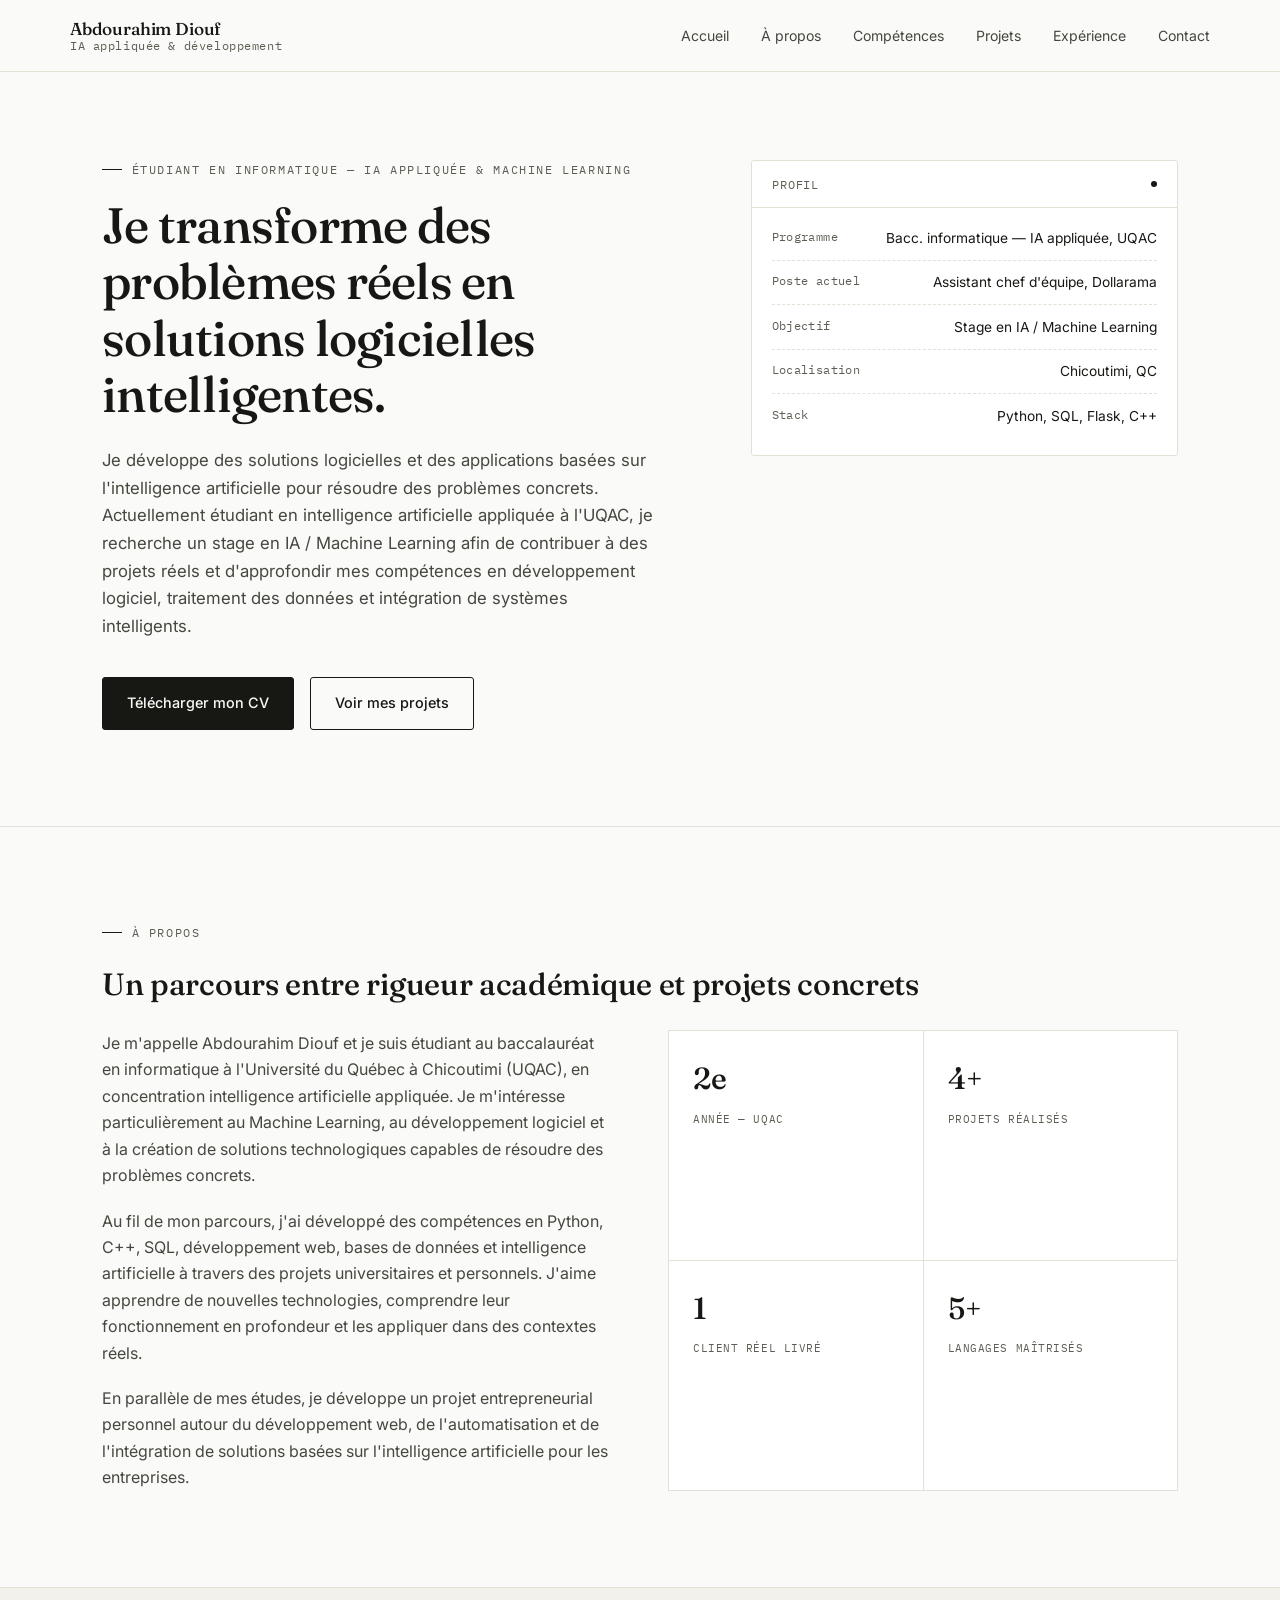
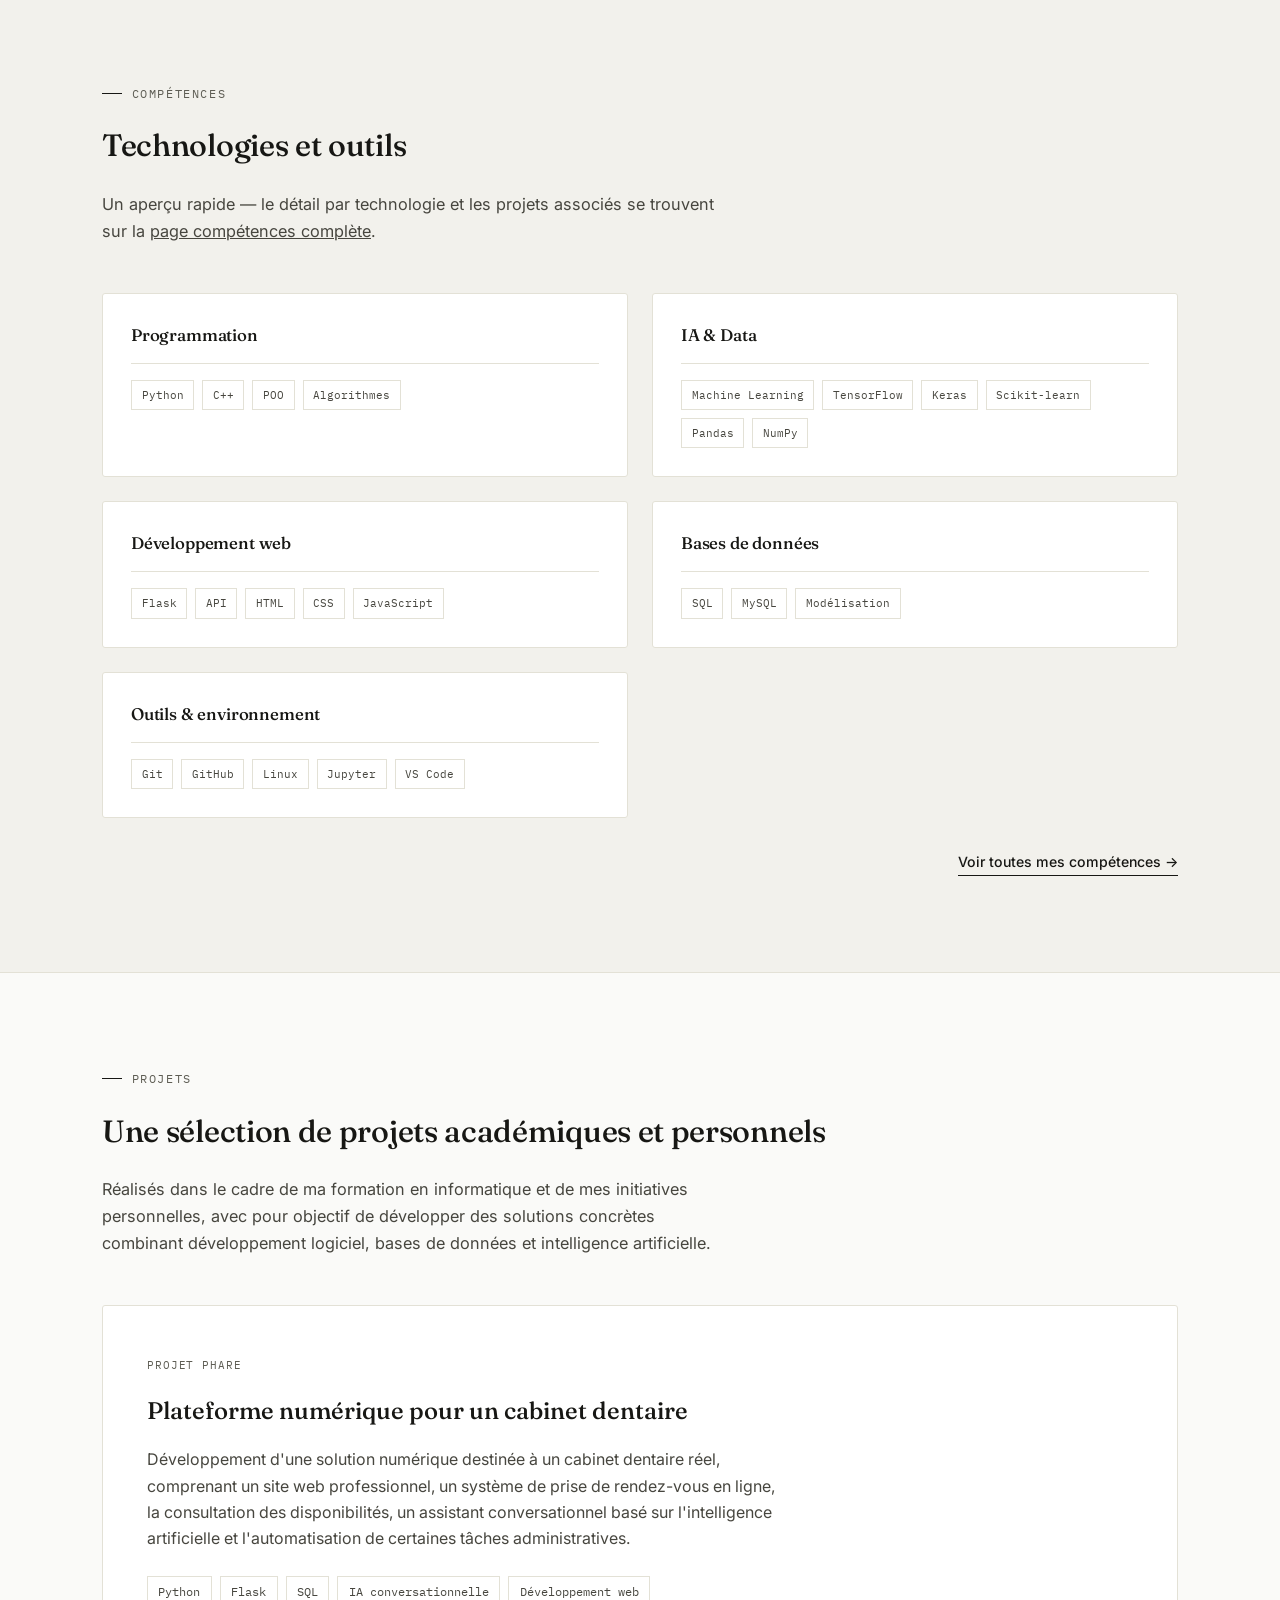
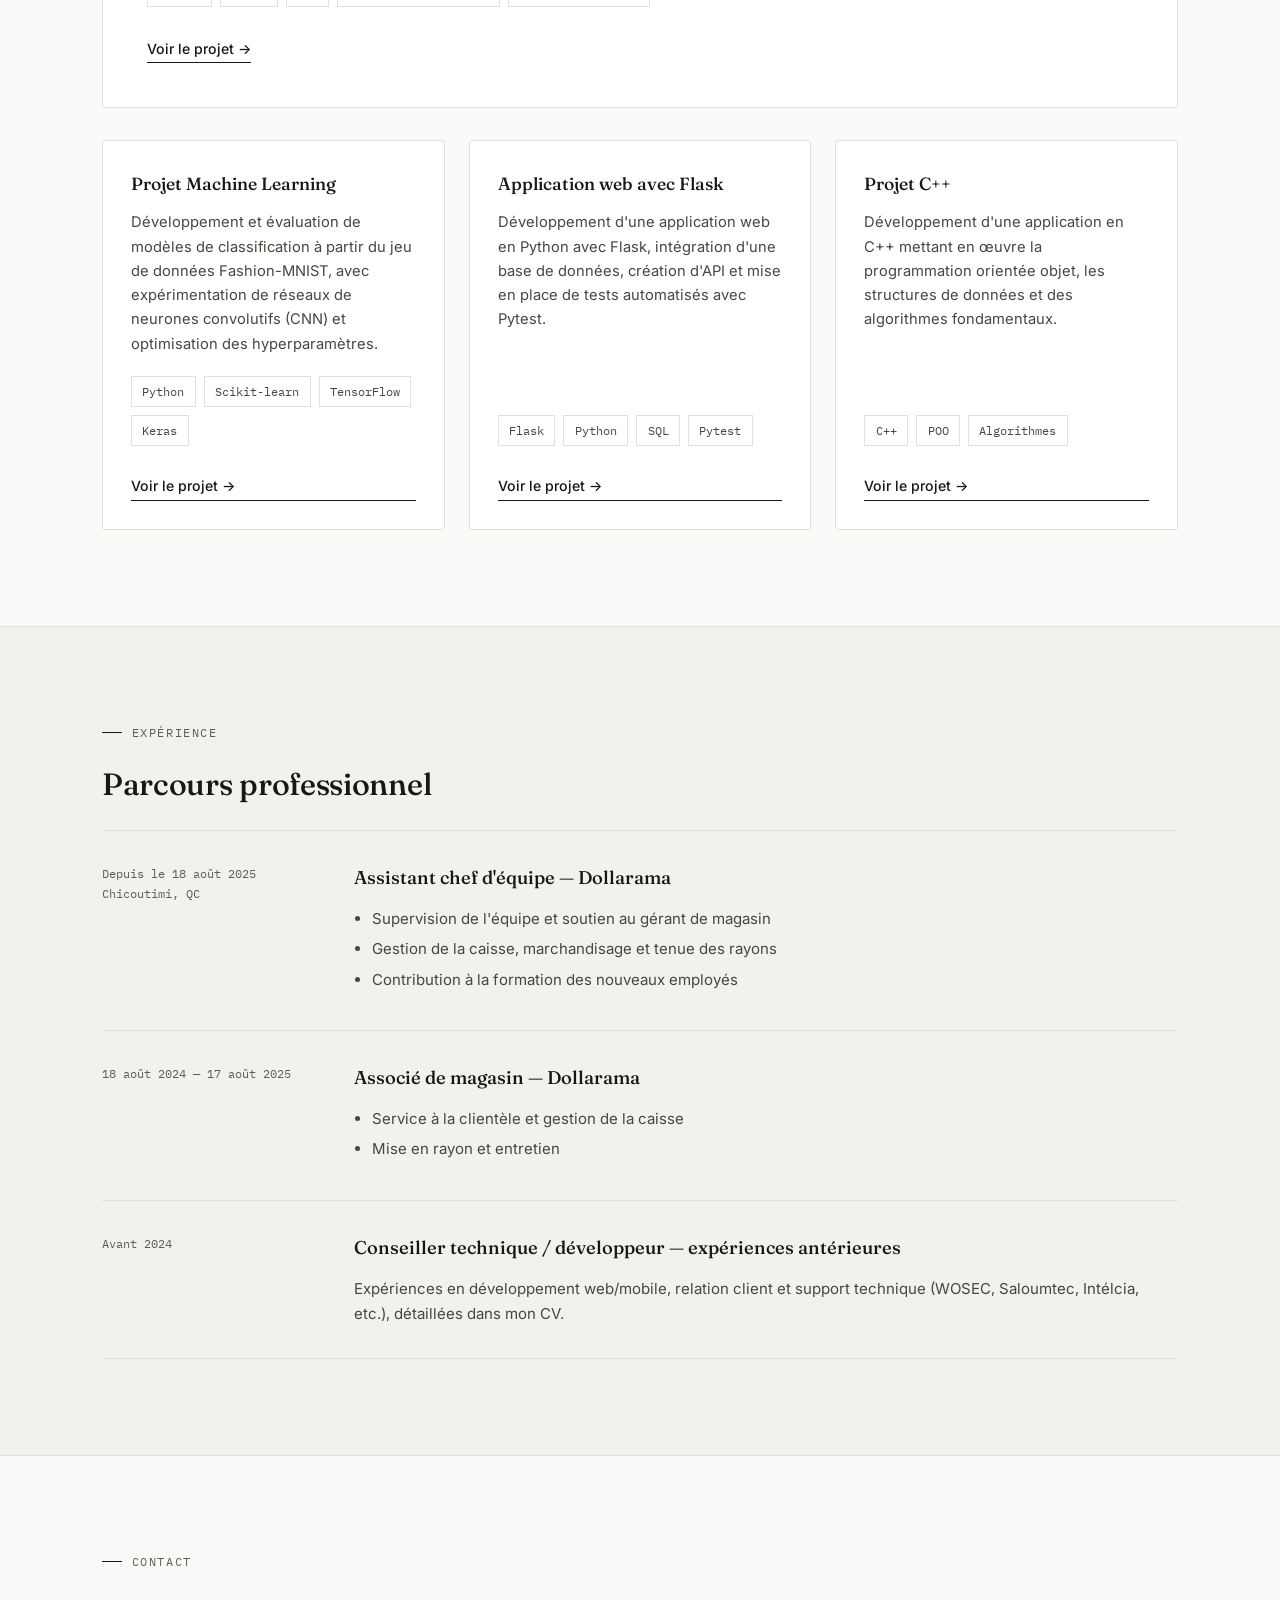
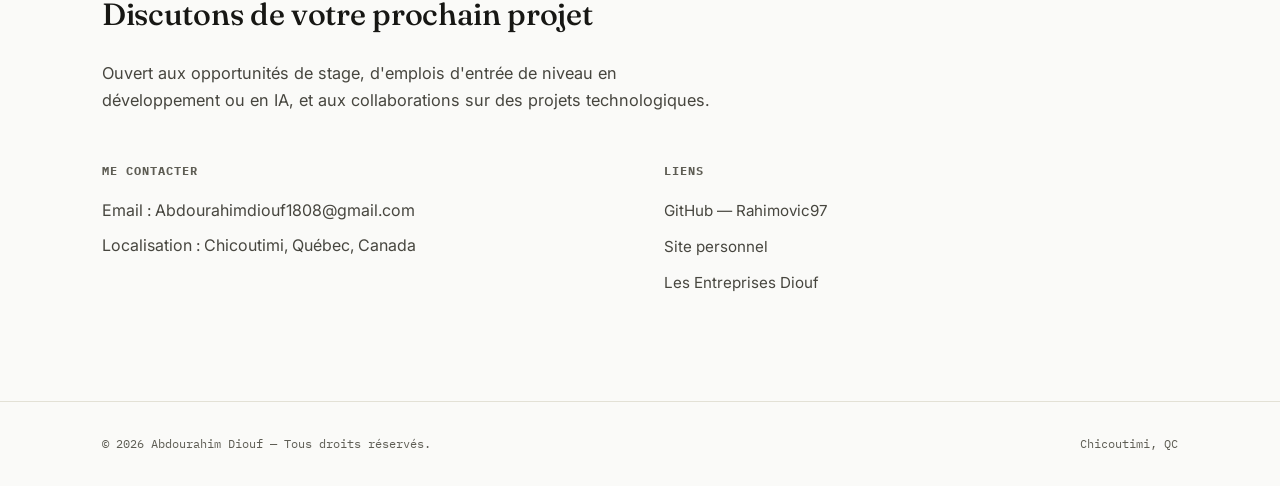
==== commit 0220066e: "langages maitrises" ====
--- a/index.html
+++ b/index.html
@@ -796,7 +796,7 @@
                         <span class="label">Client réel livré</span>
                     </div>
                     <div class="stat-item">
-                        <span class="num">3</span>
+                        <span class="num">5+</span>
                         <span class="label">Langages maîtrisés</span>
                     </div>
                 </div>
